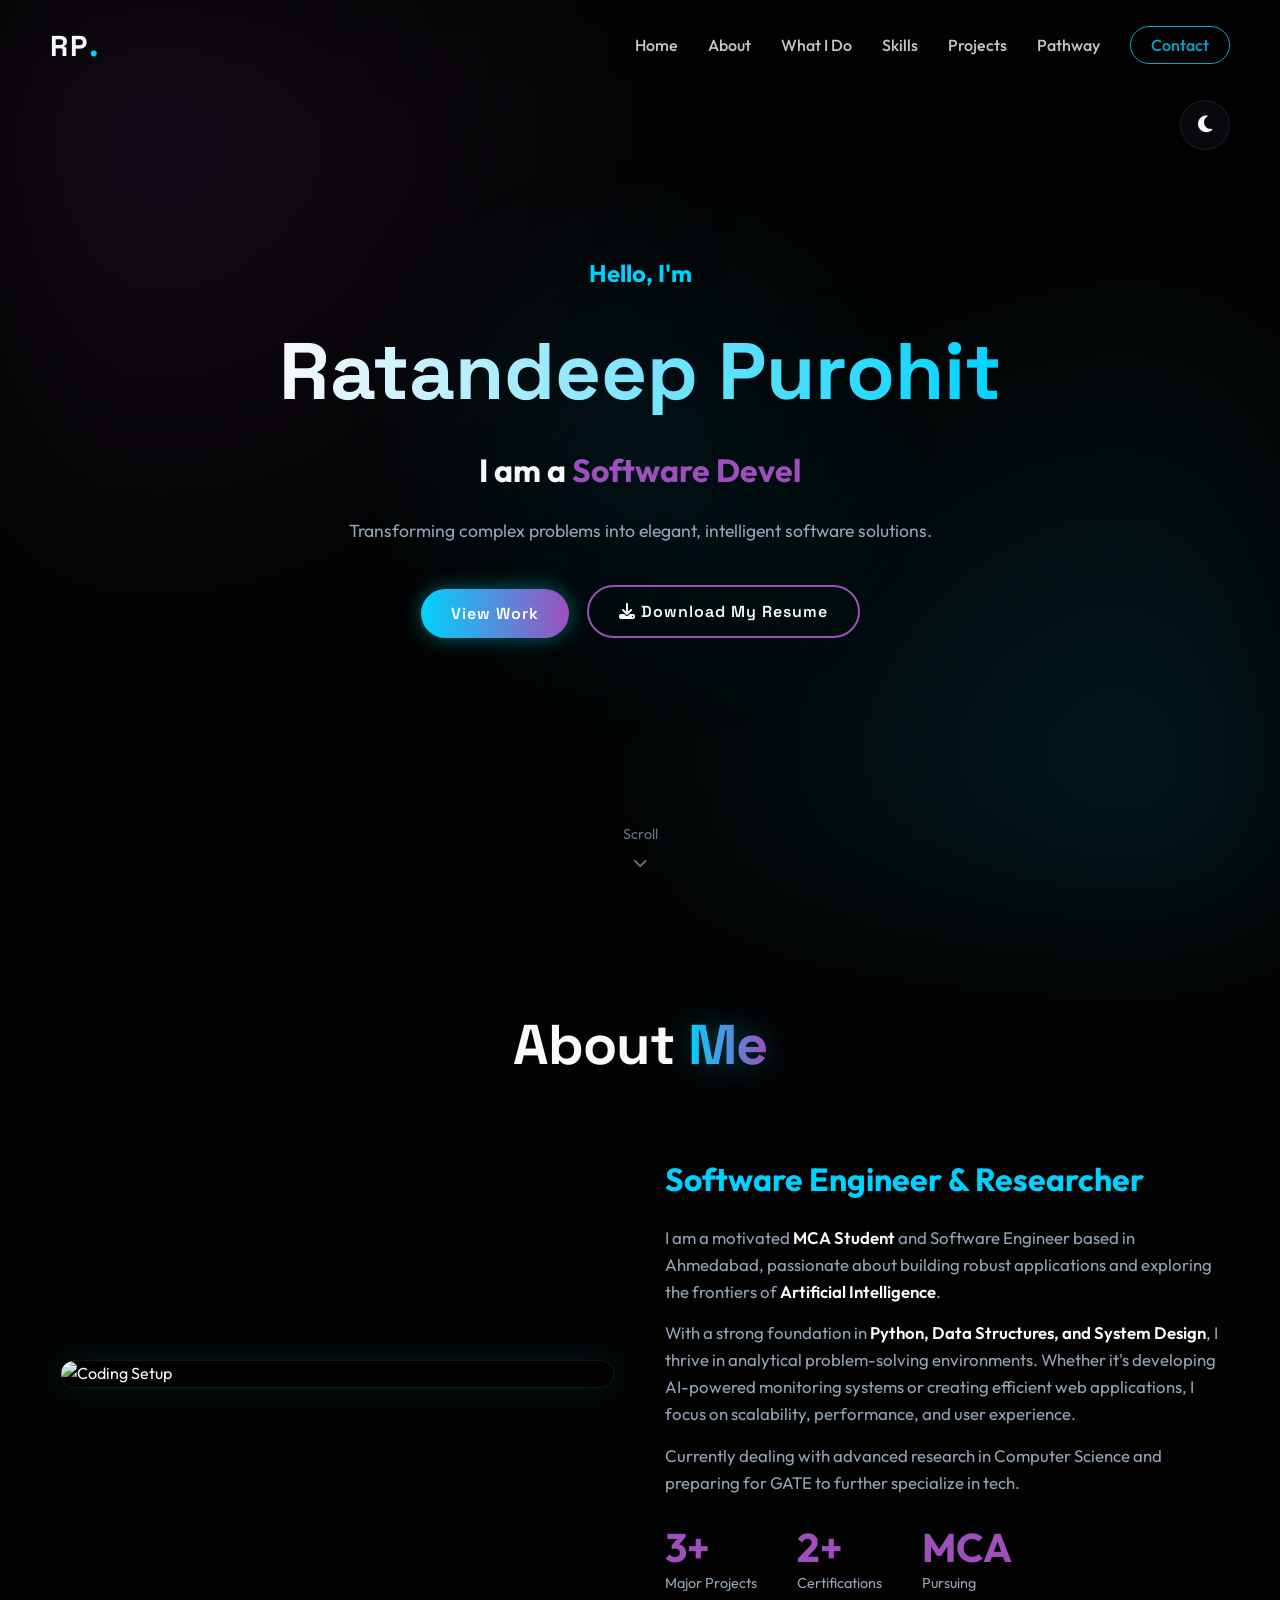
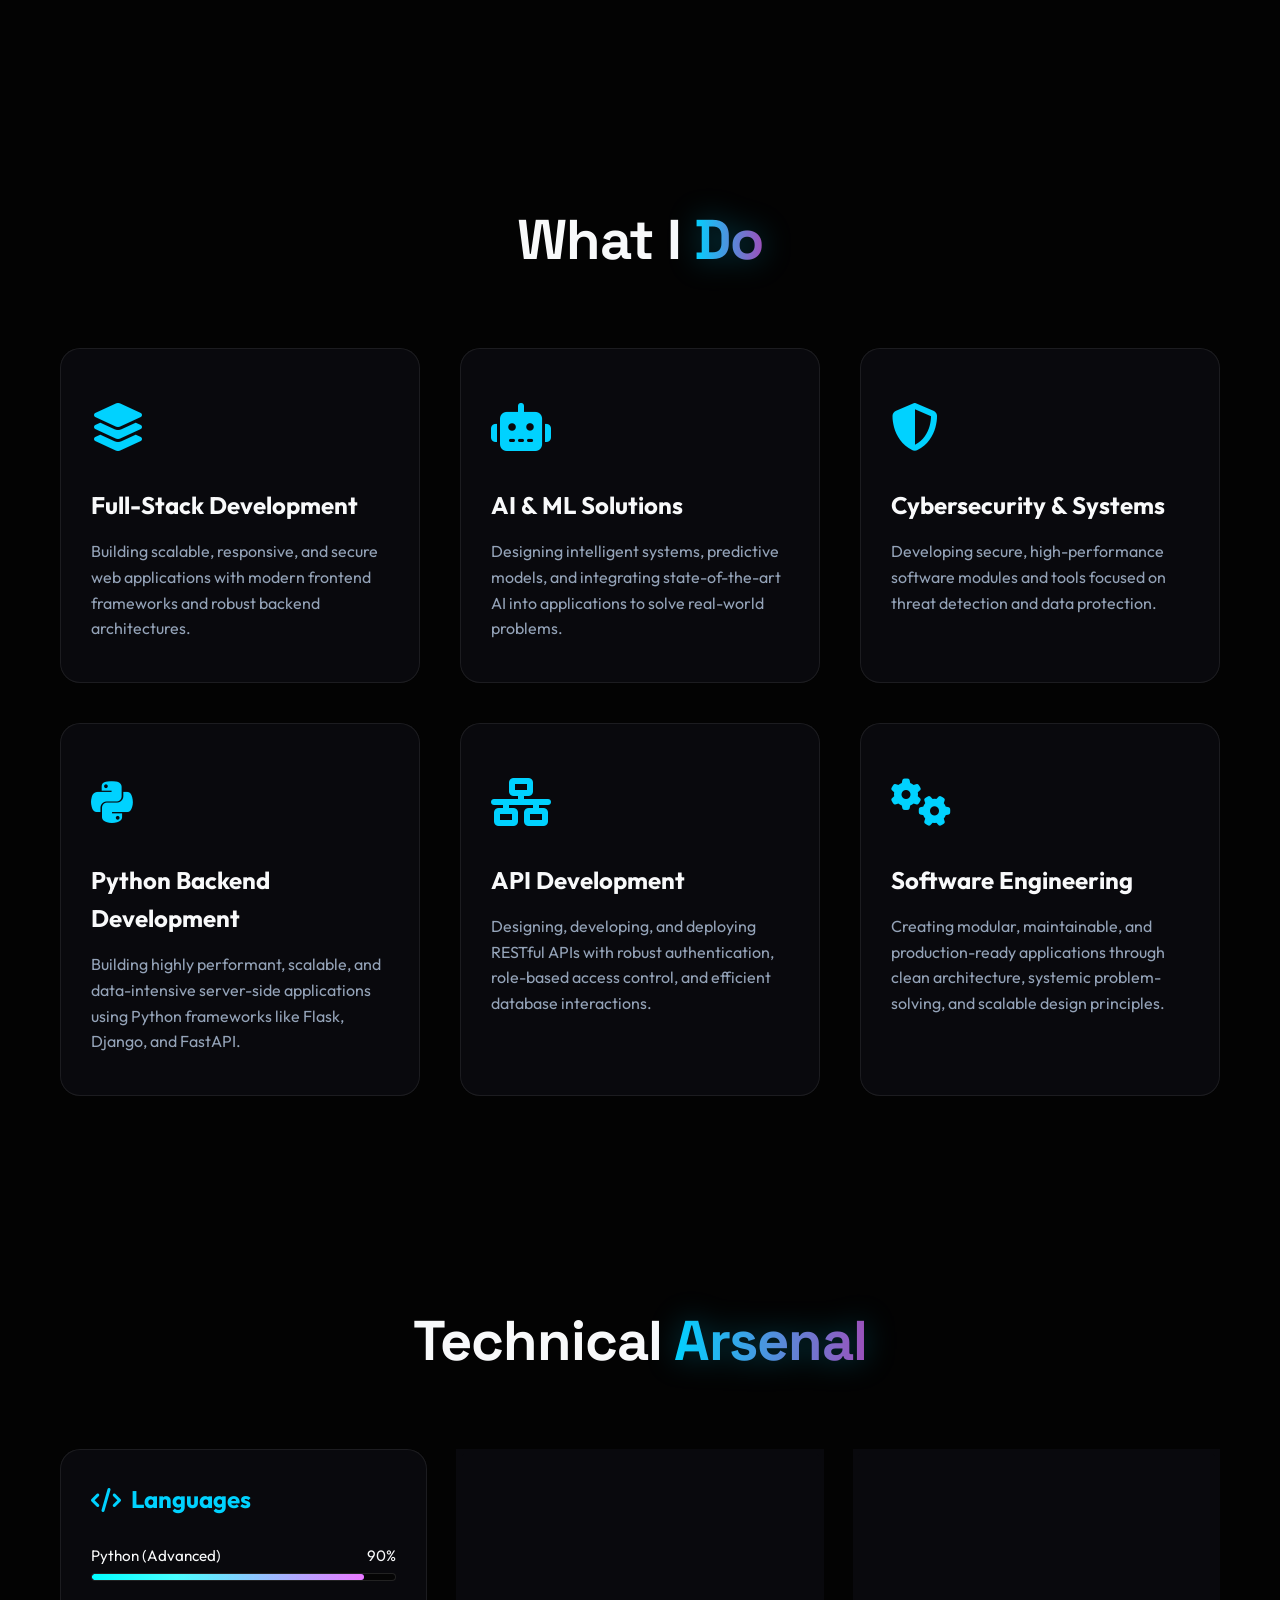
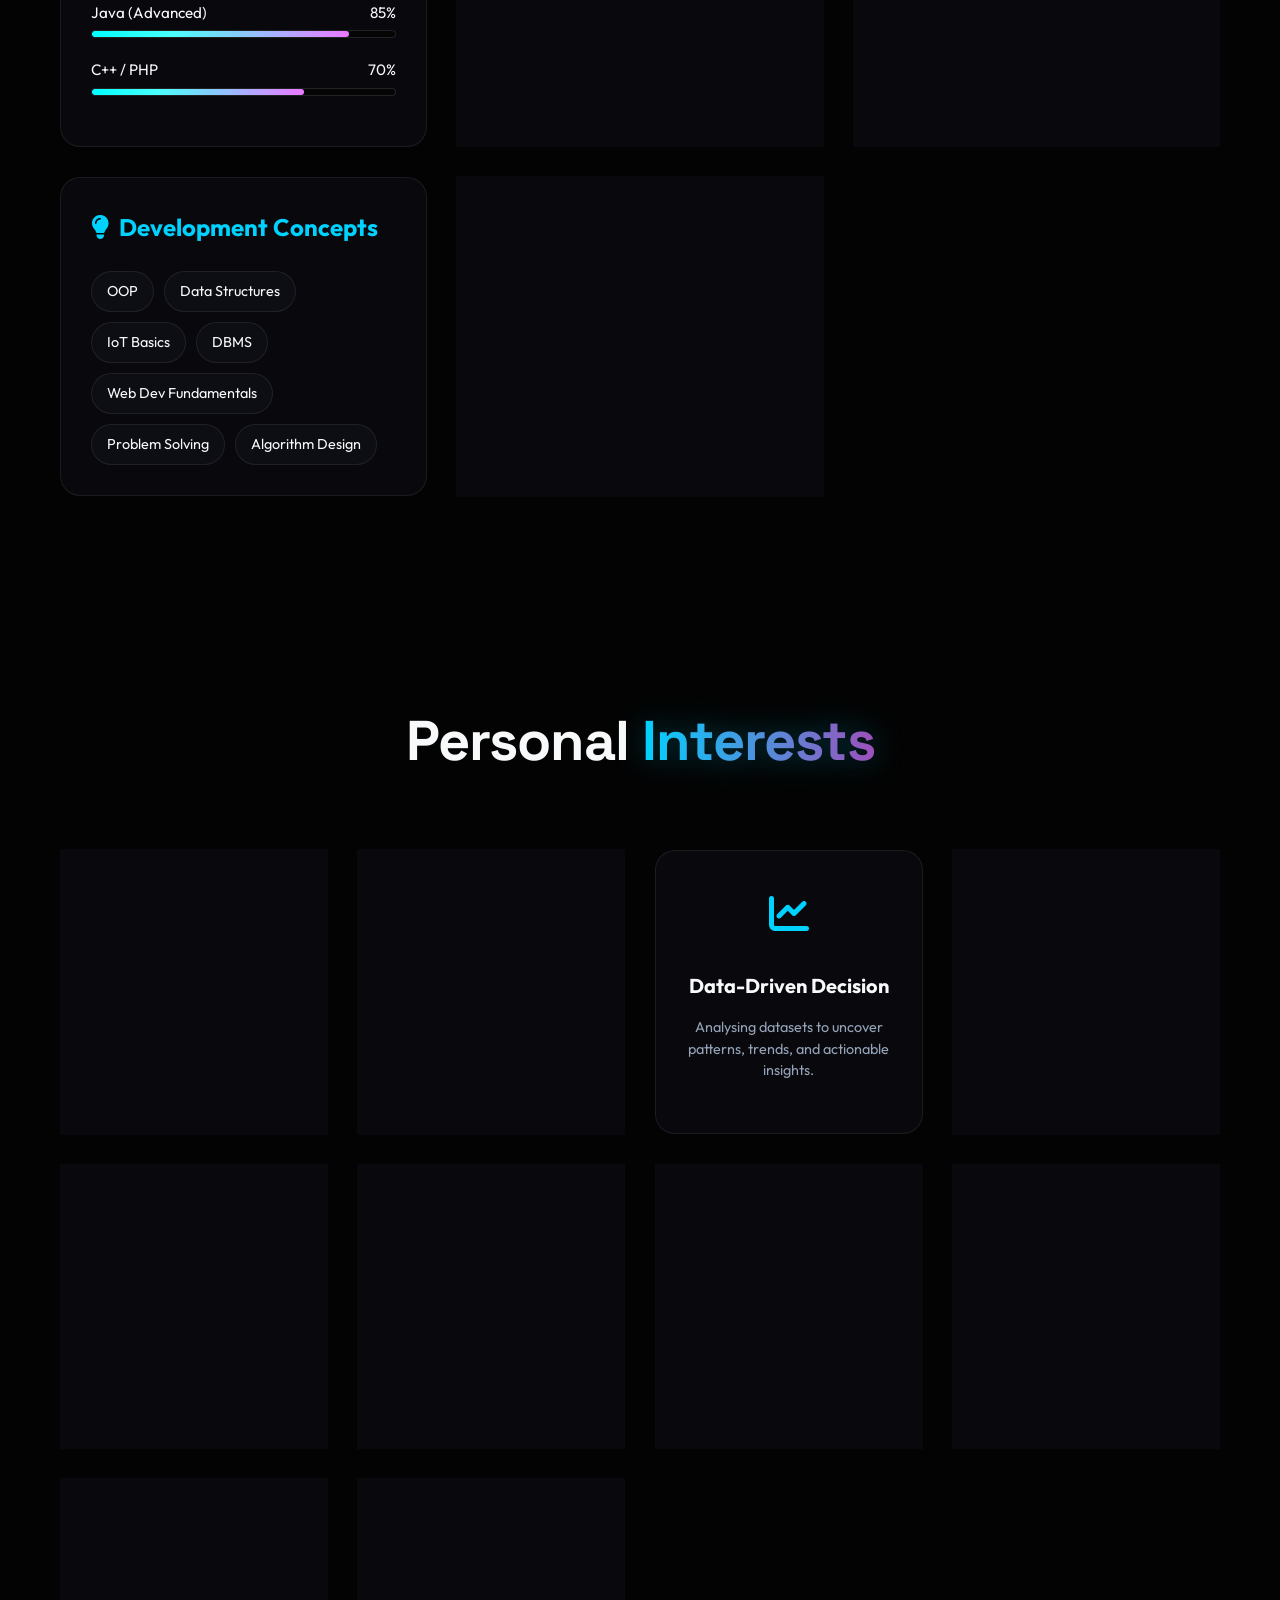
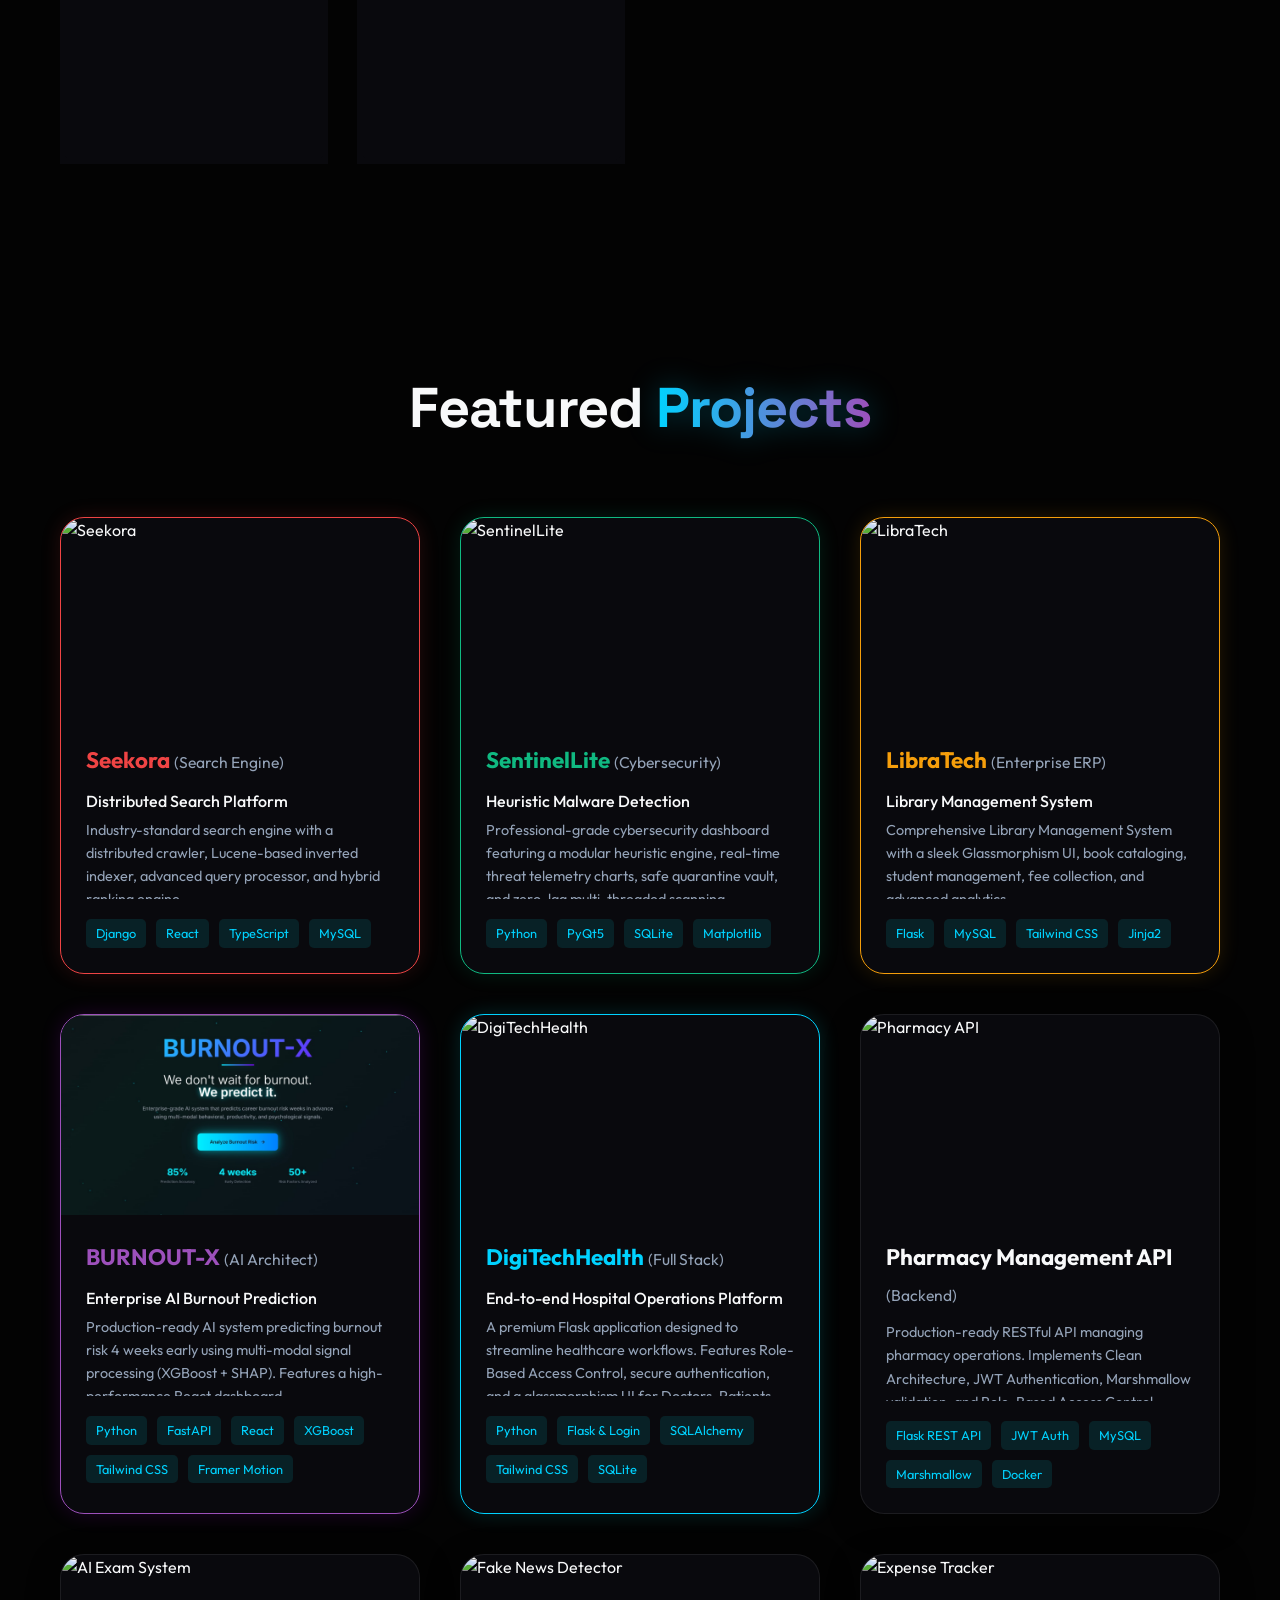
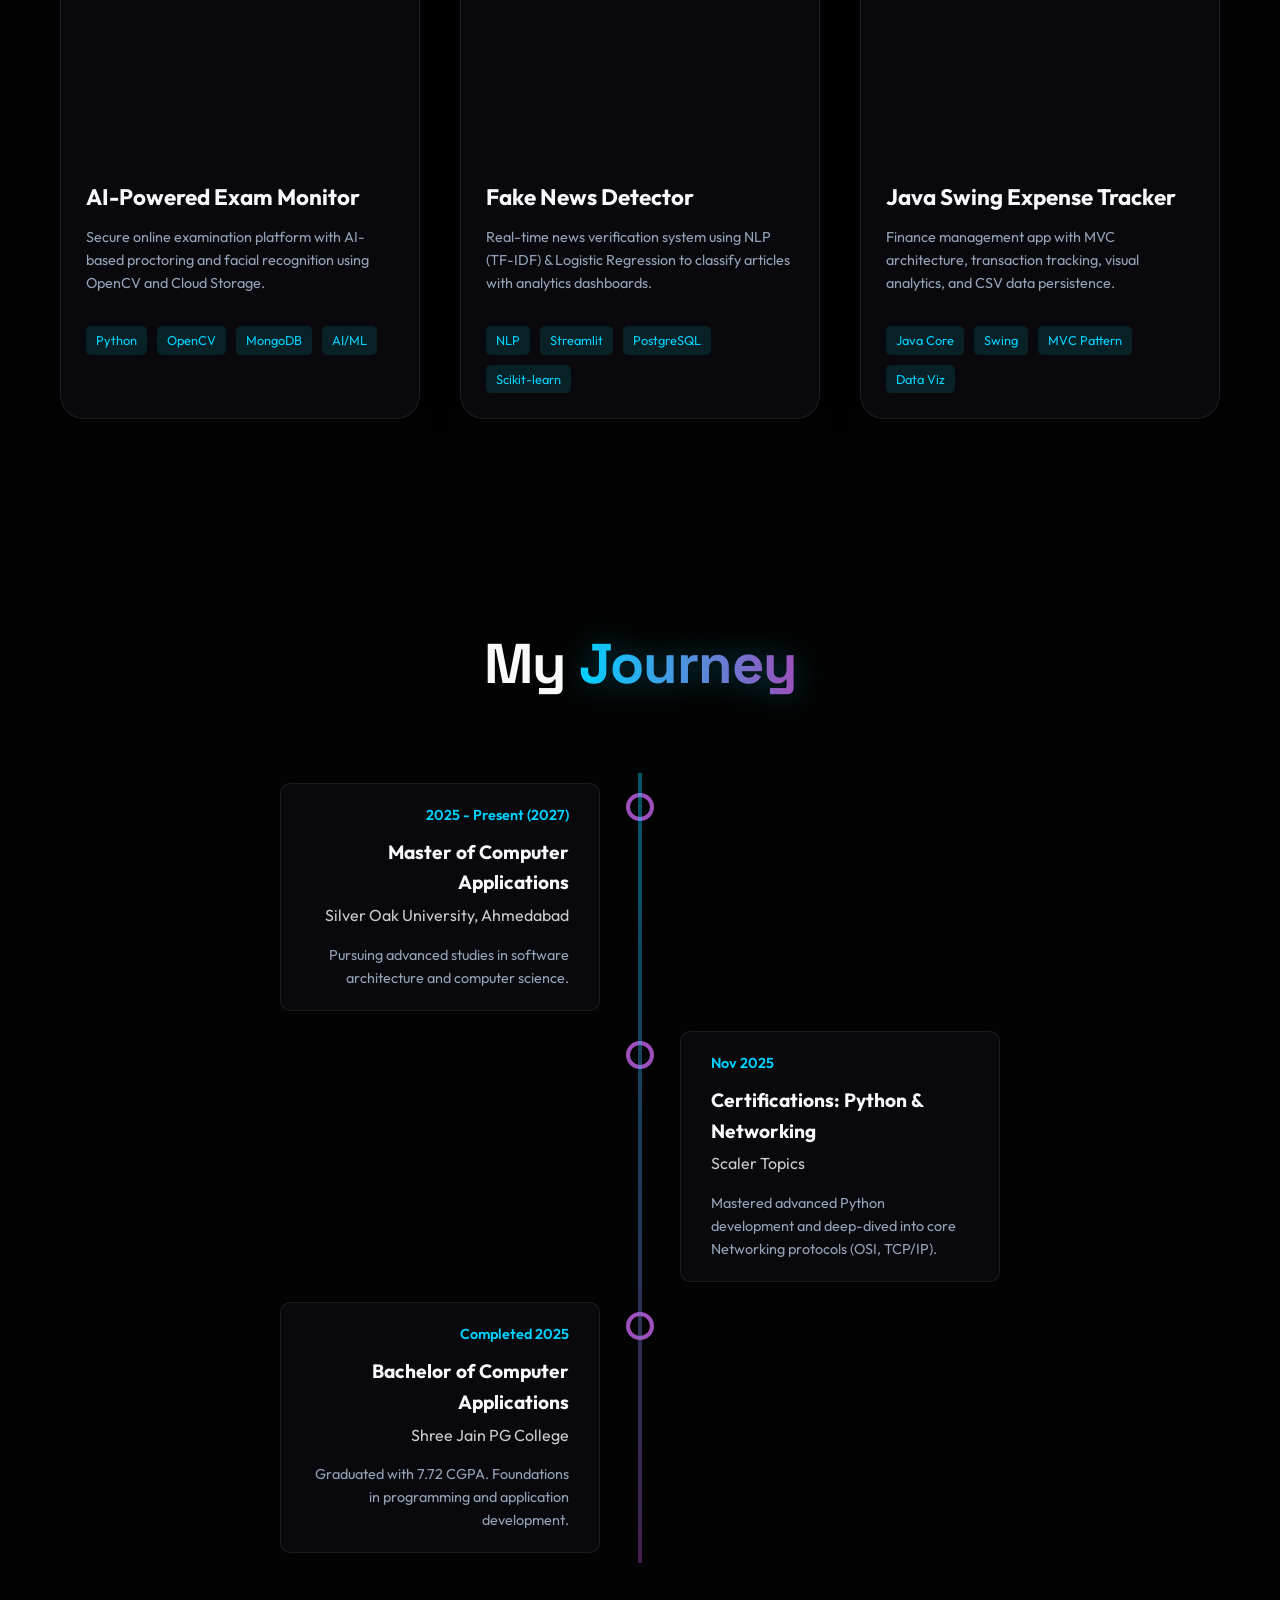
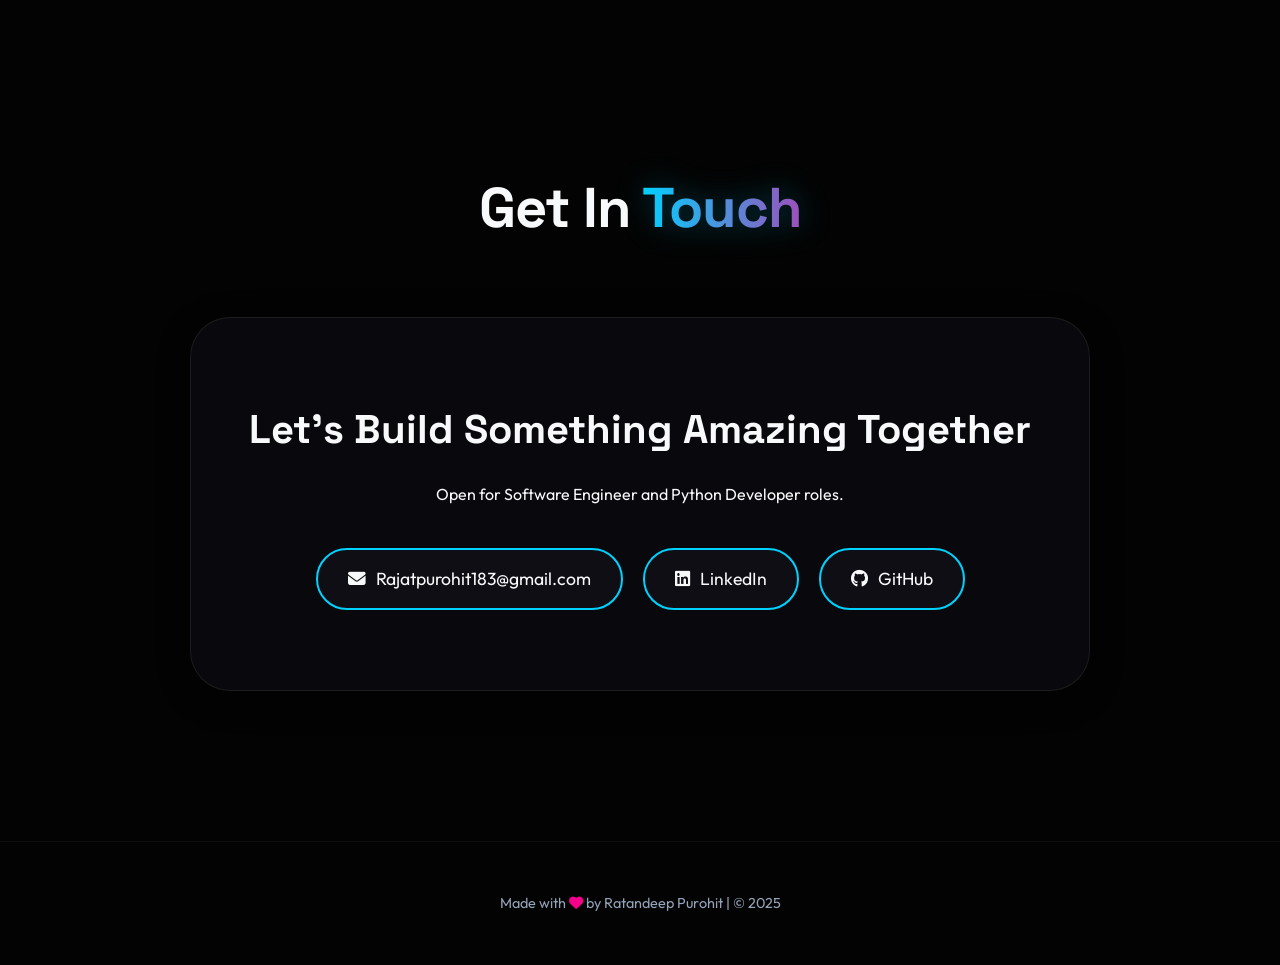
==== index.html @ 1f04e9cb "Updated" ====
<!DOCTYPE html>
<html lang="en">

<head>
    <meta charset="UTF-8">
    <meta name="viewport" content="width=device-width, initial-scale=1.0">
    <title>Ratandeep Purohit | Software Engineer & AI Enthusiast</title>
    <meta name="description"
        content="Portfolio of Ratandeep Purohit - Software Engineer specializing in Python, AI/ML, and Scalable Web Solutions.">

    <!-- Google Fonts -->
    <link rel="preconnect" href="https://fonts.googleapis.com">
    <link rel="preconnect" href="https://fonts.gstatic.com" crossorigin>
    <link
        href="https://fonts.googleapis.com/css2?family=Outfit:wght@300;400;600;700&family=Space+Grotesk:wght@300;500;700&display=swap"
        rel="stylesheet">

    <!-- FontAwesome for Icons -->
    <link rel="stylesheet" href="https://cdnjs.cloudflare.com/ajax/libs/font-awesome/6.4.0/css/all.min.css">

    <link rel="stylesheet" href="style.css">
</head>

<body>

    <!-- Theme Toggle -->
    <div class="theme-toggle" id="theme-toggle">
        <i class="fas fa-moon"></i>
    </div>

    <!-- Particle Background -->
    <div id="particles-js"></div>

    <!-- Navigation -->
    <nav class="navbar">
        <div class="logo">RP<span class="dot">.</span></div>
        <ul class="nav-links">
            <li><a href="#home">Home</a></li>
            <li><a href="#about">About</a></li>
            <li><a href="#services">What I Do</a></li>
            <li><a href="#skills">Skills</a></li>
            <li><a href="#projects">Projects</a></li>
            <li><a href="#experience">Pathway</a></li>
            <li><a href="#contact" class="btn-contact">Contact</a></li>
        </ul>
        <div class="hamburger">
            <span class="bar"></span>
            <span class="bar"></span>
            <span class="bar"></span>
        </div>
    </nav>

    <!-- Hero Section -->
    <section id="home" class="hero">
        <div class="hero-content">
            <h3 class="greeting">Hello, I'm</h3>
            <h1 class="name">Ratandeep Purohit</h1>
            <h2 class="role">I am a <span class="typing-text"></span></h2>
            <p class="tagline">Transforming complex problems into elegant, intelligent software solutions.</p>
            <div class="hero-btns">
                <a href="#projects" class="btn btn-primary">View Work</a>
                <a href="resume.pdf" class="btn btn-secondary" download><i class="fas fa-download"></i> Download My
                    Resume</a>
                <!-- Note: resume.pdf is a placeholder link as user requested a button -->
            </div>
        </div>
        <div class="scroll-down">
            <span>Scroll</span>
            <i class="fas fa-chevron-down"></i>
        </div>
    </section>

    <!-- About Section -->
    <section id="about" class="section">
        <div class="container">
            <h2 class="section-title">About <span class="highlight">Me</span></h2>
            <div class="about-grid">
                <div class="about-img-card" data-tilt>
                    <!-- Abstract Tech Image -->
                    <img src="https://images.unsplash.com/photo-1571171637578-41bc2dd41cd2?q=80&w=800&auto=format&fit=crop"
                        alt="Coding Setup">
                </div>
                <div class="about-text">
                    <h3>Software Engineer & Researcher</h3>
                    <p>
                        I am a motivated <strong>MCA Student</strong> and Software Engineer based in Ahmedabad,
                        passionate about building robust applications and exploring the frontiers of <strong>Artificial
                            Intelligence</strong>.
                    </p>
                    <p>
                        With a strong foundation in <strong>Python, Data Structures, and System Design</strong>, I
                        thrive in analytical problem-solving environments. Whether it's developing AI-powered monitoring
                        systems or creating efficient web applications, I focus on scalability, performance, and user
                        experience.
                    </p>
                    <p>
                        Currently dealing with advanced research in Computer Science and preparing for GATE to further
                        specialize in tech.
                    </p>
                    <div class="stats">
                        <div class="stat-item">
                            <h4>3+</h4>
                            <p>Major Projects</p>
                        </div>
                        <div class="stat-item">
                            <h4>2+</h4>
                            <p>Certifications</p>
                        </div>
                        <div class="stat-item">
                            <h4>MCA</h4>
                            <p>Pursuing</p>
                        </div>
                    </div>
                </div>
            </div>
        </div>
    </section>

    <!-- What I Do Section -->
    <section id="services" class="section">
        <div class="container">
            <h2 class="section-title">What I <span class="highlight">Do</span></h2>
            <div class="services-grid">
                <!-- Service 1 -->
                <div class="service-card">
                    <div class="service-icon"><i class="fas fa-layer-group"></i></div>
                    <h3>Full-Stack Development</h3>
                    <p>Building scalable, responsive, and secure web applications with modern frontend frameworks and
                        robust backend architectures.</p>
                </div>
                <!-- Service 2 -->
                <div class="service-card">
                    <div class="service-icon"><i class="fas fa-robot"></i></div>
                    <h3>AI & ML Solutions</h3>
                    <p>Designing intelligent systems, predictive models, and integrating state-of-the-art AI into
                        applications to solve real-world problems.</p>
                </div>
                <!-- Service 3 -->
                <div class="service-card">
                    <div class="service-icon"><i class="fas fa-shield-alt"></i></div>
                    <h3>Cybersecurity & Systems</h3>
                    <p>Developing secure, high-performance software modules and tools focused on threat detection and
                        data protection.</p>
                </div>
                <!-- Service 4 -->
                <div class="service-card">
                    <div class="service-icon"><i class="fab fa-python"></i></div>
                    <h3>Python Backend Development</h3>
                    <p>Building highly performant, scalable, and data-intensive server-side applications using Python
                        frameworks like Flask, Django, and FastAPI.</p>
                </div>
                <!-- Service 5 -->
                <div class="service-card">
                    <div class="service-icon"><i class="fas fa-network-wired"></i></div>
                    <h3>API Development</h3>
                    <p>Designing, developing, and deploying RESTful APIs with robust authentication, role-based access
                        control, and efficient database interactions.</p>
                </div>
                <!-- Service 6 -->
                <div class="service-card">
                    <div class="service-icon"><i class="fas fa-cogs"></i></div>
                    <h3>Software Engineering</h3>
                    <p>Creating modular, maintainable, and production-ready applications through clean architecture,
                        systemic problem-solving, and scalable design principles.</p>
                </div>
            </div>
        </div>
    </section>

    <!-- Skills Section -->
    <section id="skills" class="section">
        <div class="container">
            <h2 class="section-title">Technical <span class="highlight">Arsenal</span></h2>

            <div class="skills-wrapper">
                <!-- Languages -->
                <div class="skill-category">
                    <h3><i class="fas fa-code"></i> Languages</h3>
                    <div class="skill-bars">
                        <div class="skill-bar">
                            <div class="info">
                                <p>Python (Advanced)</p>
                                <span class="percent">90%</span>
                            </div>
                            <div class="bar"><span class="progress python"></span></div>
                        </div>
                        <div class="skill-bar">
                            <div class="info">
                                <p>Java (Advanced)</p>
                                <span class="percent">85%</span>
                            </div>
                            <div class="bar"><span class="progress java"></span></div>
                        </div>
                        <div class="skill-bar">
                            <div class="info">
                                <p>C++ / PHP</p>
                                <span class="percent">70%</span>
                            </div>
                            <div class="bar"><span class="progress cpp"></span></div>
                        </div>
                    </div>
                </div>

                <!-- AI / ML & Frameworks -->
                <div class="skill-category">
                    <h3><i class="fas fa-brain"></i> AI / ML & Frameworks</h3>
                    <div class="skill-tags">
                        <span>Flask</span>
                        <span>Django</span>
                        <span>Pandas</span>
                        <span>NumPy</span>
                        <span>OpenCV</span>
                        <span>Scikit-learn</span>
                        <span>Matplotlib</span>
                        <span>FastAPI</span>
                    </div>
                </div>

                <!-- IDEs & Environment -->
                <div class="skill-category">
                    <h3><i class="fas fa-laptop-code"></i> IDEs & Environment</h3>
                    <div class="skill-tags">
                        <span>VS Code</span>
                        <span>PyCharm</span>
                        <span>Jupyter Notebook</span>
                        <span>Replit</span>
                        <span>Android Studio</span>
                        <span>Windsurf (Codeium)</span>
                    </div>
                </div>

                <!-- Development Concepts -->
                <div class="skill-category">
                    <h3><i class="fas fa-lightbulb"></i> Development Concepts</h3>
                    <div class="skill-tags">
                        <span>OOP</span>
                        <span>Data Structures</span>
                        <span>IoT Basics</span>
                        <span>DBMS</span>
                        <span>Web Dev Fundamentals</span>
                        <span>Problem Solving</span>
                        <span>Algorithm Design</span>
                    </div>
                </div>

                <!-- Software Engineering -->
                <div class="skill-category">
                    <h3><i class="fas fa-cogs"></i> Software Engineering</h3>
                    <div class="skill-tags">
                        <span>SDLC</span>
                        <span>Agile & Waterfall</span>
                        <span>Requirement Analysis</span>
                        <span>Unit & Integration Testing</span>
                        <span>Git/GitHub</span>
                        <span>Documentation</span>
                    </div>
                </div>
            </div>
        </div>
    </section>

    <!-- Interests Section -->
    <section id="interests" class="section">
        <div class="container">
            <h2 class="section-title">Personal <span class="highlight">Interests</span></h2>
            <div class="interests-grid">
                <!-- Interest 1 -->
                <div class="interest-card">
                    <div class="icon"><i class="fas fa-brain"></i></div>
                    <h3>AI & ML Exploration</h3>
                    <p>Building smart applications and experimenting with NLP, Computer Vision, and predictive models.
                    </p>
                </div>
                <!-- Interest 2 -->
                <div class="interest-card">
                    <div class="icon"><i class="fab fa-github"></i></div>
                    <h3>Open-Source</h3>
                    <p>Actively experimenting with GitHub projects and contributing to community-driven software.</p>
                </div>
                <!-- Interest 3 -->
                <div class="interest-card">
                    <div class="icon"><i class="fas fa-chart-line"></i></div>
                    <h3>Data-Driven Decision</h3>
                    <p>Analysing datasets to uncover patterns, trends, and actionable insights.</p>
                </div>
                <!-- Interest 4 -->
                <div class="interest-card">
                    <div class="icon"><i class="fas fa-pen-nib"></i></div>
                    <h3>Tech Blogging</h3>
                    <p>Writing about programming, software trends, and project learnings.</p>
                </div>
                <!-- Interest 5 -->
                <div class="interest-card">
                    <div class="icon"><i class="fas fa-wifi"></i></div>
                    <h3>IoT & Smart Systems</h3>
                    <p>Experimenting with connected devices and automation for real-world applications.</p>
                </div>
                <!-- Interest 6 -->
                <div class="interest-card">
                    <div class="icon"><i class="fas fa-flask"></i></div>
                    <h3>Research</h3>
                    <p>Conducting independent and collaborative research in computer science and emerging technologies.
                    </p>
                </div>
                <!-- Interest 7 -->
                <div class="interest-card">
                    <div class="icon"><i class="fas fa-user-astronaut"></i></div>
                    <h3>Space Science</h3>
                    <p>Exploring astronomy, astrophysics, and futuristic space technologies.</p>
                </div>
                <!-- Interest 8 -->
                <div class="interest-card">
                    <div class="icon"><i class="fas fa-gamepad"></i></div>
                    <h3>Gaming</h3>
                    <p>Engaging with strategy and simulation games to enhance problem-solving and creative thinking.</p>
                </div>
                <!-- Interest 9 -->
                <div class="interest-card">
                    <div class="icon"><i class="fas fa-hashtag"></i></div>
                    <h3>Social Media & Trends</h3>
                    <p>Observing online platforms for technology, marketing, and community engagement insights.</p>
                </div>
                <!-- Interest 10 -->
                <div class="interest-card">
                    <div class="icon"><i class="fas fa-layer-group"></i></div>
                    <h3>Emerging Tech</h3>
                    <p>Keeping up-to-date with latest technologies like blockchain, AR/VR, and cloud computing.</p>
                </div>
            </div>
        </div>
    </section>

    <!-- Projects Section -->
    <section id="projects" class="section">
        <div class="container">
            <h2 class="section-title">Featured <span class="highlight">Projects</span></h2>
            <div class="projects-grid">

                <!-- Project: Seekora -->
                <div class="project-card"
                    style="border: 1px solid #ef4444; box-shadow: 0 0 20px rgba(239, 68, 68, 0.15);">
                    <div class="project-img">
                        <img src="https://images.unsplash.com/photo-1550439062-609e1531270e?q=80&w=800&auto=format&fit=crop"
                            alt="Seekora">
                        <div class="overlay">
                            <a href="https://github.com/Ratandeep-purohit/Seekora" target="_blank" class="icon-btn"><i
                                    class="fab fa-github"></i></a>
                        </div>
                    </div>
                    <div class="project-info">
                        <h3 style="color: #ef4444;">Seekora <span
                                style="font-size:0.7em; color:var(--text-muted); font-weight:400;">(Search
                                Engine)</span>
                        </h3>
                        <p style="color: var(--text-color); font-weight: 500; margin-bottom: 5px;">Distributed Search
                            Platform
                        </p>
                        <p class="description">Industry-standard search engine with a distributed crawler, Lucene-based
                            inverted indexer, advanced query processor, and hybrid ranking engine.</p>
                        <div class="tech-stack">
                            <span>Django</span>
                            <span>React</span>
                            <span>TypeScript</span>
                            <span>MySQL</span>
                        </div>
                    </div>
                </div>

                <!-- Project: SentinelLite -->
                <div class="project-card"
                    style="border: 1px solid #10b981; box-shadow: 0 0 20px rgba(16, 185, 129, 0.15);">
                    <div class="project-img">
                        <img src="https://images.unsplash.com/photo-1550751827-4bd374c3f58b?q=80&w=800&auto=format&fit=crop"
                            alt="SentinelLite">
                        <div class="overlay">
                            <a href="https://github.com/TitanGuard-Labs/SentinelLite" target="_blank"
                                class="icon-btn"><i class="fab fa-github"></i></a>
                        </div>
                    </div>
                    <div class="project-info">
                        <h3 style="color: #10b981;">SentinelLite <span
                                style="font-size:0.7em; color:var(--text-muted); font-weight:400;">(Cybersecurity)</span>
                        </h3>
                        <p style="color: var(--text-color); font-weight: 500; margin-bottom: 5px;">Heuristic Malware
                            Detection
                        </p>
                        <p class="description">Professional-grade cybersecurity dashboard featuring a modular heuristic
                            engine, real-time threat telemetry charts, safe quarantine vault, and zero-lag
                            multi-threaded scanning.</p>
                        <div class="tech-stack">
                            <span>Python</span>
                            <span>PyQt5</span>
                            <span>SQLite</span>
                            <span>Matplotlib</span>
                        </div>
                    </div>
                </div>

                <!-- Project: LibraTech -->
                <div class="project-card"
                    style="border: 1px solid #f59e0b; box-shadow: 0 0 20px rgba(245, 158, 11, 0.15);">
                    <div class="project-img">
                        <img src="https://images.unsplash.com/photo-1507842217343-583bb7270b66?q=80&w=800&auto=format&fit=crop"
                            alt="LibraTech">
                        <div class="overlay">
                            <a href="https://github.com/Ratandeep-purohit/LibraTech" target="_blank" class="icon-btn"><i
                                    class="fab fa-github"></i></a>
                        </div>
                    </div>
                    <div class="project-info">
                        <h3 style="color: #f59e0b;">LibraTech <span
                                style="font-size:0.7em; color:var(--text-muted); font-weight:400;">(Enterprise
                                ERP)</span>
                        </h3>
                        <p style="color: var(--text-color); font-weight: 500; margin-bottom: 5px;">Library Management
                            System
                        </p>
                        <p class="description">Comprehensive Library Management System with a sleek Glassmorphism UI,
                            book cataloging, student management, fee collection, and advanced analytics.</p>
                        <div class="tech-stack">
                            <span>Flask</span>
                            <span>MySQL</span>
                            <span>Tailwind CSS</span>
                            <span>Jinja2</span>
                        </div>
                    </div>
                </div>

                <!-- Project 1: BURNOUT-X (Primary) -->
                <div class="project-card"
                    style="border: 1px solid var(--neon-purple); box-shadow: 0 0 20px rgba(188, 19, 254, 0.15);">
                    <div class="project-img">
                        <img src="burnout-x.png" alt="BURNOUT-X">
                        <div class="overlay">
                            <a href="https://github.com/Ratandeep-purohit/AETHER" target="_blank" class="icon-btn"><i
                                    class="fab fa-github"></i></a>
                        </div>
                    </div>
                    <div class="project-info">
                        <h3 style="color: var(--neon-purple);">BURNOUT-X <span
                                style="font-size:0.7em; color:var(--text-muted); font-weight:400;">(AI Architect)</span>
                        </h3>
                        <p style="color: var(--text-color); font-weight: 500; margin-bottom: 5px;">Enterprise AI Burnout
                            Prediction
                        </p>
                        <p class="description">Production-ready AI system predicting burnout risk 4 weeks early using
                            multi-modal signal processing (XGBoost + SHAP). Features a high-performance React dashboard.
                        </p>
                        <div class="tech-stack">
                            <span>Python</span>
                            <span>FastAPI</span>
                            <span>React</span>
                            <span>XGBoost</span>
                            <span>Tailwind CSS</span>
                            <span>Framer Motion</span>
                        </div>
                    </div>
                </div>

                <!-- Project 2: DigiTechHealth -->
                <div class="project-card"
                    style="border: 1px solid var(--neon-blue); box-shadow: 0 0 20px rgba(0, 243, 255, 0.15);">
                    <div class="project-img">
                        <img src="https://images.unsplash.com/photo-1576091160399-112ba8d25d1d?q=80&w=800&auto=format&fit=crop"
                            alt="DigiTechHealth">
                        <div class="overlay">
                            <a href="https://github.com/Ratandeep-purohit/DigiTechHealth" target="_blank"
                                class="icon-btn"><i class="fab fa-github"></i></a>
                        </div>
                    </div>
                    <div class="project-info">
                        <h3 style="color: var(--neon-blue);">DigiTechHealth <span
                                style="font-size:0.7em; color:var(--text-muted); font-weight:400;">(Full Stack)</span>
                        </h3>
                        <p style="color: var(--text-color); font-weight: 500; margin-bottom: 5px;">End-to-end Hospital
                            Operations
                            Platform</p>
                        <p class="description">A premium Flask application designed to streamline healthcare workflows.
                            Features Role-Based Access Control, secure authentication, and a glassmorphism UI for
                            Doctors, Patients, and Admins.</p>
                        <div class="tech-stack">
                            <span>Python</span>
                            <span>Flask & Login</span>
                            <span>SQLAlchemy</span>
                            <span>Tailwind CSS</span>
                            <span>SQLite</span>
                        </div>
                    </div>
                </div>

                <!-- Project 2: Pharmacy API -->
                <div class="project-card">
                    <div class="project-img">
                        <img src="https://images.unsplash.com/photo-1587854692152-cbe660dbde88?q=80&w=800&auto=format&fit=crop"
                            alt="Pharmacy API">
                        <div class="overlay">
                            <a href="https://github.com/Ratandeep-purohit/Pharmacy-Management-System-REST-API-"
                                target="_blank" class="icon-btn"><i class="fab fa-github"></i></a>
                        </div>
                    </div>
                    <div class="project-info">
                        <h3>Pharmacy Management API <span
                                style="font-size:0.7em; color:var(--text-muted); font-weight:400;">(Backend)</span></h3>
                        <p class="description">Production-ready RESTful API managing pharmacy operations. Implements
                            Clean Architecture, JWT Authentication, Marshmallow validation, and Role-Based Access
                            Control.</p>
                        <div class="tech-stack">
                            <span>Flask REST API</span>
                            <span>JWT Auth</span>
                            <span>MySQL</span>
                            <span>Marshmallow</span>
                            <span>Docker</span>
                        </div>
                    </div>
                </div>

                <!-- Project 3: AI Exam System (Existing) -->
                <div class="project-card">
                    <div class="project-img">
                        <img src="https://images.unsplash.com/photo-1555949963-aa79dcee981c?q=80&w=800&auto=format&fit=crop"
                            alt="AI Exam System">
                        <div class="overlay">
                            <a href="https://github.com/Ratandeep-purohit/OnlineExamSystem" target="_blank"
                                class="icon-btn"><i class="fab fa-github"></i></a>
                        </div>
                    </div>
                    <div class="project-info">
                        <h3>AI-Powered Exam Monitor</h3>
                        <p class="description">Secure online examination platform with AI-based proctoring and facial
                            recognition using OpenCV and Cloud Storage.</p>
                        <div class="tech-stack">
                            <span>Python</span>
                            <span>OpenCV</span>
                            <span>MongoDB</span>
                            <span>AI/ML</span>
                        </div>
                    </div>
                </div>

                <!-- Project 4: Fake News Detector (Existing) -->
                <div class="project-card">
                    <div class="project-img">
                        <img src="https://images.unsplash.com/photo-1504711434969-e33886168f5c?q=80&w=800&auto=format&fit=crop"
                            alt="Fake News Detector">
                        <div class="overlay">
                            <a href="https://github.com/Ratandeep-purohit/FakeNewsDetector" target="_blank"
                                class="icon-btn"><i class="fab fa-github"></i></a>
                        </div>
                    </div>
                    <div class="project-info">
                        <h3>Fake News Detector</h3>
                        <p class="description">Real-time news verification system using NLP (TF-IDF) & Logistic
                            Regression to classify articles with analytics dashboards.</p>
                        <div class="tech-stack">
                            <span>NLP</span>
                            <span>Streamlit</span>
                            <span>PostgreSQL</span>
                            <span>Scikit-learn</span>
                        </div>
                    </div>
                </div>

                <!-- Project 5: Expense Tracker (Existing) -->
                <div class="project-card">
                    <div class="project-img">
                        <img src="https://images.unsplash.com/photo-1554224155-6726b3ff858f?q=80&w=800&auto=format&fit=crop"
                            alt="Expense Tracker">
                        <div class="overlay">
                            <a href="https://github.com/Ratandeep-purohit/java-expense-tracker" target="_blank"
                                class="icon-btn"><i class="fab fa-github"></i></a>
                        </div>
                    </div>
                    <div class="project-info">
                        <h3>Java Swing Expense Tracker</h3>
                        <p class="description">Finance management app with MVC architecture, transaction tracking,
                            visual analytics, and CSV data persistence.</p>
                        <div class="tech-stack">
                            <span>Java Core</span>
                            <span>Swing</span>
                            <span>MVC Pattern</span>
                            <span>Data Viz</span>
                        </div>
                    </div>
                </div>

            </div>
        </div>
    </section>

    <!-- Experience / Education Pathway -->
    <section id="experience" class="section">
        <div class="container">
            <h2 class="section-title">My <span class="highlight">Journey</span></h2>
            <div class="timeline">

                <!-- Item 1 -->
                <div class="timeline-item left">
                    <div class="content">
                        <span class="date">2025 - Present (2027)</span>
                        <h3>Master of Computer Applications</h3>
                        <h4>Silver Oak University, Ahmedabad</h4>
                        <p>Pursuing advanced studies in software architecture and computer science.</p>
                    </div>
                </div>

                <!-- Item 2 -->
                <div class="timeline-item right">
                    <div class="content">
                        <span class="date">Nov 2025</span>
                        <h3>Certifications: Python & Networking</h3>
                        <h4>Scaler Topics</h4>
                        <p>Mastered advanced Python development and deep-dived into core Networking protocols (OSI,
                            TCP/IP).</p>
                    </div>
                </div>

                <!-- Item 3 -->
                <div class="timeline-item left">
                    <div class="content">
                        <span class="date">Completed 2025</span>
                        <h3>Bachelor of Computer Applications</h3>
                        <h4>Shree Jain PG College</h4>
                        <p>Graduated with 7.72 CGPA. Foundations in programming and application development.</p>
                    </div>
                </div>

            </div>
        </div>
    </section>

    <!-- Contact Section -->
    <section id="contact" class="section">
        <div class="container">
            <h2 class="section-title">Get In <span class="highlight">Touch</span></h2>
            <div class="contact-card">
                <div class="contact-content">
                    <h3>Let's Build Something Amazing Together</h3>
                    <p>Open for Software Engineer and Python Developer roles.</p>
                    <div class="contact-links">
                        <a href="mailto:Rajatpurohit183@gmail.com" class="contact-btn"><i class="fas fa-envelope"></i>
                            Rajatpurohit183@gmail.com</a>
                        <a href="https://www.linkedin.com/in/ratandeep-purohit-ab0309304/" target="_blank"
                            class="contact-btn"><i class="fab fa-linkedin"></i> LinkedIn</a>
                        <a href="https://github.com/Ratandeep-purohit" target="_blank" class="contact-btn"><i
                                class="fab fa-github"></i> GitHub</a>
                    </div>
                </div>
            </div>
        </div>
    </section>

    <!-- Footer -->
    <footer>
        <p>Made with <i class="fas fa-heart" style="color: var(--neon-pink);"></i> by Ratandeep Purohit | © 2025</p>
    </footer>

    <script src="script.js"></script>
</body>

</html>
---- style.css ----
/* Global Reset */
:root {
    /* Dark Mode (Default) */
    --bg-color: #030303;
    --card-bg: rgba(20, 20, 30, 0.4);
    --neon-blue: #00d2ff;
    --neon-purple: #9d50bb;
    --neon-pink: #f20089;
    --text-color: #f8f9fa;
    --text-muted: #94a3b8;
    --font-heading: 'Space Grotesk', sans-serif;
    --font-body: 'Outfit', sans-serif;
    --glass-border: 1px solid rgba(255, 255, 255, 0.08);
    --glass-glow: 0 8px 32px 0 rgba(0, 0, 0, 0.37);
    --transition: all 0.4s cubic-bezier(0.4, 0, 0.2, 1);
    --nav-bg: rgba(10, 10, 15, 0.85);
}

/* Light Mode Palette */
body.light-mode {
    --bg-color: #f0f2f5;
    --card-bg: rgba(255, 255, 255, 0.7);
    --neon-blue: #007bff;
    --neon-purple: #6f42c1;
    --neon-pink: #d63384;
    --text-color: #1a1d23;
    --text-muted: #64748b;
    --glass-border: 1px solid rgba(0, 0, 0, 0.08);
    --glass-glow: 0 8px 32px 0 rgba(31, 38, 135, 0.07);
    --nav-bg: rgba(255, 255, 255, 0.85);
}

* {
    margin: 0;
    padding: 0;
    box-sizing: border-box;
    scroll-behavior: smooth;
}

body {
    background-color: var(--bg-color);
    color: var(--text-color);
    font-family: var(--font-body);
    overflow-x: hidden;
    line-height: 1.6;
}

/* Scrollbar */
::-webkit-scrollbar {
    width: 8px;
}

::-webkit-scrollbar-track {
    background: #0a0a0a;
}

::-webkit-scrollbar-thumb {
    background: linear-gradient(var(--neon-blue), var(--neon-purple));
    border-radius: 4px;
}

/* Custom Cursor Glow */
.cursor-glow {
    width: 600px;
    height: 600px;
    background: radial-gradient(circle, rgba(0, 210, 255, 0.08), transparent 70%);
    position: fixed;
    top: 50%;
    left: 50%;
    transform: translate(-50%, -50%);
    pointer-events: none;
    z-index: -1;
    border-radius: 50%;
}

/* Dynamic Background */
body::before {
    content: '';
    position: fixed;
    top: 0;
    left: 0;
    width: 100%;
    height: 100%;
    background:
        radial-gradient(circle at 10% 10%, rgba(157, 80, 187, 0.12), transparent 40%),
        radial-gradient(circle at 90% 90%, rgba(0, 210, 255, 0.12), transparent 40%);
    z-index: -2;
    filter: blur(80px);
    transition: var(--transition);
}

body.light-mode::before {
    background:
        radial-gradient(circle at 10% 10%, rgba(0, 123, 255, 0.1), transparent 40%),
        radial-gradient(circle at 90% 90%, rgba(111, 66, 193, 0.1), transparent 40%);
}

/* Theme Toggle Button Styles */
.theme-toggle {
    position: fixed;
    top: 100px;
    /* Shifted down to avoid overlapping navbar */
    right: 50px;
    z-index: 2000;
    background: var(--card-bg);
    border: var(--glass-border);
    backdrop-filter: blur(10px);
    -webkit-backdrop-filter: blur(10px);
    width: 50px;
    height: 50px;
    border-radius: 50%;
    display: flex;
    justify-content: center;
    align-items: center;
    cursor: pointer;
    box-shadow: var(--glass-glow);
    transition: var(--transition);
    color: var(--text-color);
    font-size: 1.2rem;
}

.theme-toggle:hover {
    transform: scale(1.1) rotate(15deg);
    border-color: var(--neon-blue);
}

.theme-toggle i {
    transition: transform 0.5s cubic-bezier(0.4, 0, 0.2, 1);
}

body.light-mode .theme-toggle i {
    transform: rotate(360deg);
}

@keyframes bgMove {
    0% {
        transform: scale(1);
    }

    100% {
        transform: scale(1.1);
    }
}

/* Utility Classes */
.container {
    max-width: 1200px;
    margin: 0 auto;
    padding: 0 20px;
}

a {
    text-decoration: none;
    color: inherit;
    transition: var(--transition);
}

.section {
    padding: 100px 0;
}

.section-title {
    font-family: var(--font-heading);
    font-size: 3.5rem;
    font-weight: 700;
    text-align: center;
    margin-bottom: 4rem;
    position: relative;
    display: inline-block;
    left: 50%;
    transform: translateX(-50%);
    letter-spacing: -1px;
    color: var(--text-color);
}

.highlight {
    background: linear-gradient(90deg, var(--neon-blue), var(--neon-purple));
    -webkit-background-clip: text;
    background-clip: text;
    -webkit-text-fill-color: transparent;
    filter: drop-shadow(0 0 15px rgba(0, 210, 255, 0.3));
}

.btn {
    display: inline-block;
    padding: 12px 30px;
    border-radius: 50px;
    font-weight: 600;
    cursor: pointer;
    font-family: var(--font-heading);
    letter-spacing: 1px;
    position: relative;
    overflow: hidden;
    z-index: 1;
}

.btn-primary {
    background: linear-gradient(90deg, var(--neon-blue), var(--neon-purple));
    color: #fff;
    box-shadow: 0 0 20px rgba(0, 243, 255, 0.4);
}

.btn-primary:hover {
    box-shadow: 0 0 30px rgba(188, 19, 254, 0.6);
    transform: translateY(-2px);
}

.btn-secondary {
    background: transparent;
    border: 2px solid var(--neon-purple);
    color: var(--text-color);
    margin-left: 15px;
}

.btn-secondary:hover {
    background: var(--neon-purple);
    box-shadow: 0 0 20px rgba(188, 19, 254, 0.4);
}

/* Navbar */
.navbar {
    position: fixed;
    top: 0;
    width: 100%;
    display: flex;
    justify-content: space-between;
    align-items: center;
    padding: 20px 50px;
    z-index: 1000;
    transition: 0.4s;
}

.navbar.scrolled {
    background: var(--nav-bg);
    backdrop-filter: blur(10px);
    -webkit-backdrop-filter: blur(10px);
    border-bottom: 1px solid rgba(255, 255, 255, 0.05);
    padding: 15px 50px;
}

body.light-mode .navbar.scrolled {
    border-bottom: 1px solid rgba(0, 0, 0, 0.05);
}

.logo {
    font-family: var(--font-heading);
    font-size: 1.8rem;
    font-weight: 700;
    letter-spacing: 2px;
}

.dot {
    color: var(--neon-blue);
    font-size: 2rem;
}

.nav-links {
    list-style: none;
    display: flex;
    gap: 30px;
}

.nav-links li a {
    font-size: 1rem;
    font-weight: 500;
    opacity: 0.8;
}

.nav-links li a:hover,
.nav-links li a.active {
    opacity: 1;
    color: var(--neon-blue);
    text-shadow: 0 0 5px var(--neon-blue);
}

.btn-contact {
    border: 1px solid var(--neon-blue);
    padding: 8px 20px;
    border-radius: 20px;
    color: var(--neon-blue) !important;
}

.btn-contact:hover {
    background: var(--neon-blue);
    color: #000 !important;
    box-shadow: 0 0 15px var(--neon-blue);
}

.hamburger {
    display: none;
    cursor: pointer;
}

.hamburger .bar {
    display: block;
    width: 25px;
    height: 3px;
    background-color: white;
    margin: 5px auto;
    transition: all 0.3s ease;
}

/* Hero Section */
.hero {
    height: 100vh;
    display: flex;
    flex-direction: column;
    justify-content: center;
    align-items: center;
    text-align: center;
    position: relative;
    padding: 0 20px;
    overflow: hidden;
}

.greeting {
    font-size: 1.5rem;
    color: var(--neon-blue);
    margin-bottom: 15px;
    animation: fadeInDown 1s ease forwards;
}

.name {
    font-family: var(--font-heading);
    font-size: 5rem;
    font-weight: 700;
    background: linear-gradient(to right, var(--text-color), var(--neon-blue));
    -webkit-background-clip: text;
    background-clip: text;
    -webkit-text-fill-color: transparent;
    margin-bottom: 10px;
    animation: zoomIn 1.2s ease forwards;
}

.role {
    font-size: 2rem;
    margin-bottom: 20px;
    animation: fadeInUp 1s ease 0.5s forwards;
    opacity: 0;
    color: var(--text-color);
}

.role span {
    color: var(--neon-purple);
}

.tagline {
    font-size: 1.1rem;
    color: var(--text-muted);
    max-width: 600px;
    margin: 0 auto 40px;
    animation: fadeInUp 1s ease 0.8s forwards;
    opacity: 0;
}

.hero-btns {
    opacity: 0;
    animation: fadeInUp 1s ease 1s forwards;
}

.scroll-down {
    position: absolute;
    bottom: 30px;
    display: flex;
    flex-direction: column;
    align-items: center;
    gap: 10px;
    font-size: 0.9rem;
    color: var(--text-muted);
    opacity: 0.7;
    animation: bounce 2s infinite;
}

/* About Section */
.about-grid {
    display: grid;
    grid-template-columns: 1fr 1fr;
    gap: 50px;
    align-items: center;
}

.about-img-card {
    position: relative;
    border-radius: 20px;
    overflow: hidden;
    box-shadow: 0 0 30px rgba(0, 243, 255, 0.1);
    border: var(--glass-border);
    transform-style: preserve-3d;
    transition: transform 0.5s;
}

.about-img-card img {
    width: 100%;
    display: block;
    transition: transform 0.5s;
}

.about-img-card:hover img {
    transform: scale(1.05);
}

.about-text h3 {
    font-size: 2rem;
    color: var(--neon-blue);
    margin-bottom: 20px;
}

.about-text p {
    color: var(--text-muted);
    margin-bottom: 15px;
    font-size: 1.05rem;
}

.about-text strong {
    color: var(--text-color);
    font-weight: 600;
}

.stats {
    display: flex;
    gap: 40px;
    margin-top: 30px;
}

.stat-item h4 {
    font-size: 2.5rem;
    color: var(--neon-purple);
    line-height: 1;
}

.stat-item p {
    font-size: 0.9rem;
    margin: 5px 0 0 0;
}

/* Services (What I Do) Section */
.services-grid {
    display: grid;
    grid-template-columns: repeat(auto-fit, minmax(300px, 1fr));
    gap: 40px;
}

.service-card {
    background: var(--card-bg);
    backdrop-filter: blur(10px);
    -webkit-backdrop-filter: blur(10px);
    border: var(--glass-border);
    padding: 40px 30px;
    border-radius: 20px;
    transition: var(--transition);
    position: relative;
    overflow: hidden;
    z-index: 1;
}

.service-card::before {
    content: '';
    position: absolute;
    top: 0;
    left: 0;
    width: 100%;
    height: 100%;
    background: linear-gradient(135deg, rgba(0, 210, 255, 0.05), rgba(157, 80, 187, 0.05));
    z-index: -1;
    opacity: 0;
    transition: var(--transition);
}

.service-card:hover {
    transform: translateY(-10px);
    box-shadow: 0 15px 30px rgba(0, 0, 0, 0.4);
    border-color: var(--neon-blue);
}

.service-card:hover::before {
    opacity: 1;
}

.service-icon {
    font-size: 3rem;
    color: var(--neon-blue);
    margin-bottom: 20px;
    display: inline-block;
    transition: var(--transition);
}

.service-card:hover .service-icon {
    transform: scale(1.1);
    color: var(--neon-purple);
    filter: drop-shadow(0 0 10px var(--neon-purple));
}

.service-card h3 {
    font-size: 1.5rem;
    color: var(--text-color);
    margin-bottom: 15px;
}

.service-card p {
    color: var(--text-muted);
    line-height: 1.6;
    font-size: 1rem;
}

/* Skills Section */
.skills-wrapper {
    display: grid;
    grid-template-columns: repeat(auto-fit, minmax(300px, 1fr));
    gap: 30px;
}

.skill-category {
    background: var(--card-bg);
    backdrop-filter: blur(10px);
    border: var(--glass-border);
    padding: 30px;
    border-radius: 20px;
    transition: var(--transition);
}

.skill-category:hover {
    transform: translateY(-5px);
    box-shadow: 0 10px 30px rgba(0, 0, 0, 0.5);
    border-color: var(--neon-blue);
}

.skill-category h3 {
    font-size: 1.5rem;
    margin-bottom: 25px;
    display: flex;
    align-items: center;
    gap: 10px;
    color: var(--neon-blue);
}

.skill-bar {
    margin-bottom: 20px;
}

.skill-bar .info {
    display: flex;
    justify-content: space-between;
    margin-bottom: 5px;
    font-size: 0.95rem;
}

.skill-bar .bar {
    width: 100%;
    height: 8px;
    background: var(--bg-color);
    filter: brightness(1.5);
    border-radius: 10px;
    overflow: hidden;
    border: var(--glass-border);
}

.skill-bar .progress {
    display: block;
    height: 100%;
    background: linear-gradient(90deg, var(--neon-blue), var(--neon-purple));
    border-radius: 10px;
    width: 0;
    /* Animate with JS */
    transition: width 1.5s ease-in-out;
}

.skill-tags {
    display: flex;
    flex-wrap: wrap;
    gap: 10px;
}

.skill-tags span {
    background: var(--card-bg);
    padding: 8px 15px;
    border-radius: 30px;
    font-size: 0.9rem;
    border: var(--glass-border);
    transition: var(--transition);
    color: var(--text-color);
}

.skill-tags span:hover {
    background: var(--neon-blue);
    color: #000;
    box-shadow: 0 0 10px var(--neon-blue);
}

/* Interests Section */
.interests-grid {
    display: grid;
    grid-template-columns: repeat(auto-fit, minmax(250px, 1fr));
    gap: 30px;
}

.interest-card {
    background: var(--card-bg);
    backdrop-filter: blur(10px);
    border: var(--glass-border);
    padding: 30px;
    border-radius: 20px;
    transition: var(--transition);
    text-align: center;
    display: flex;
    flex-direction: column;
    align-items: center;
    gap: 15px;
}

.interest-card:hover {
    transform: translateY(-5px);
    box-shadow: 0 10px 30px rgba(0, 0, 0, 0.5);
    border-color: var(--neon-purple);
}

.interest-card .icon {
    font-size: 2.5rem;
    color: var(--neon-blue);
    margin-bottom: 10px;
    transition: var(--transition);
}

.interest-card:hover .icon {
    transform: scale(1.1) rotate(5deg);
    color: var(--neon-purple);
    text-shadow: 0 0 10px var(--neon-purple);
}

.interest-card h3 {
    font-size: 1.25rem;
    color: var(--text-color);
}

.interest-card p {
    font-size: 0.9rem;
    color: var(--text-muted);
    line-height: 1.5;
}

/* Projects Section */
.projects-grid {
    display: grid;
    grid-template-columns: repeat(auto-fit, minmax(320px, 1fr));
    gap: 40px;
}

.project-card {
    background: var(--card-bg);
    backdrop-filter: blur(16px);
    -webkit-backdrop-filter: blur(16px);
    border-radius: 24px;
    overflow: hidden;
    border: var(--glass-border);
    transition: var(--transition);
    position: relative;
    box-shadow: var(--glass-glow);
}

.project-card:hover {
    transform: translateY(-12px) scale(1.02);
    border-color: rgba(255, 255, 255, 0.2);
    box-shadow: 0 20px 40px rgba(0, 0, 0, 0.4), 0 0 20px rgba(157, 80, 187, 0.15);
}

.project-img {
    height: 200px;
    position: relative;
    overflow: hidden;
}

.project-img img {
    width: 100%;
    height: 100%;
    object-fit: cover;
    transition: transform 0.5s;
}

.project-card:hover .project-img img {
    transform: scale(1.1);
}

.overlay {
    position: absolute;
    top: 0;
    left: 0;
    width: 100%;
    height: 100%;
    background: rgba(0, 0, 0, 0.7);
    display: flex;
    justify-content: center;
    align-items: center;
    opacity: 0;
    transition: 0.3s;
}

.project-card:hover .overlay {
    opacity: 1;
}

.icon-btn {
    width: 50px;
    height: 50px;
    background: #fff;
    border-radius: 50%;
    display: flex;
    justify-content: center;
    align-items: center;
    color: #000;
    font-size: 1.5rem;
    transition: 0.3s;
}

.icon-btn:hover {
    background: var(--neon-blue);
    transform: scale(1.1);
}

.project-info {
    padding: 25px;
}

.project-info h3 {
    font-size: 1.4rem;
    margin-bottom: 10px;
    color: var(--text-color);
}

.project-info .description {
    font-size: 0.9rem;
    color: var(--text-muted);
    margin-bottom: 20px;
    height: 80px;
    /* limit height */
    overflow: hidden;
}

.tech-stack {
    display: flex;
    flex-wrap: wrap;
    gap: 10px;
}

.tech-stack span {
    font-size: 0.8rem;
    color: var(--neon-blue);
    background: rgba(0, 243, 255, 0.1);
    padding: 4px 10px;
    border-radius: 5px;
}

/* Timeline (Experience) */
.timeline {
    position: relative;
    max-width: 800px;
    margin: 0 auto;
}

.timeline::after {
    content: '';
    position: absolute;
    width: 4px;
    background: linear-gradient(to bottom, var(--neon-blue), var(--neon-purple));
    top: 0;
    bottom: 0;
    left: 50%;
    margin-left: -2px;
    opacity: 0.4;
}

body.light-mode .timeline::after {
    opacity: 0.7;
}

.timeline-item {
    padding: 10px 40px;
    position: relative;
    width: 50%;
    box-sizing: border-box;
}

.timeline-item.left {
    left: 0;
    text-align: right;
}

.timeline-item.right {
    left: 50%;
    text-align: left;
}

.timeline-item::after {
    content: '';
    position: absolute;
    width: 20px;
    height: 20px;
    background: var(--bg-color);
    border: 4px solid var(--neon-purple);
    border-radius: 50%;
    top: 20px;
    z-index: 1;
    transition: 0.3s;
}

.timeline-item.left::after {
    right: -14px;
}

.timeline-item.right::after {
    left: -14px;
}

.timeline-item:hover::after {
    background: var(--neon-purple);
}

.timeline-item .content {
    padding: 20px 30px;
    background: var(--card-bg);
    border-radius: 10px;
    border: var(--glass-border);
    position: relative;
    transition: 0.3s;
}

.timeline-item:hover .content {
    transform: translateY(-5px);
    box-shadow: 0 5px 20px rgba(0, 0, 0, 0.3);
    border-color: var(--neon-blue);
}

.timeline-item .date {
    font-size: 0.9rem;
    color: var(--neon-blue);
    margin-bottom: 10px;
    display: block;
    font-weight: 600;
}

.timeline-item h3 {
    font-size: 1.2rem;
    margin-bottom: 5px;
}

.timeline-item h4 {
    font-size: 1rem;
    color: #ccc;
    margin-bottom: 15px;
    font-weight: 400;
}

.timeline-item p {
    font-size: 0.9rem;
    color: var(--text-muted);
}

/* Contact */
.contact-card {
    background: var(--card-bg);
    /* Uses theme-aware background */
    border: var(--glass-border);
    border-radius: 40px;
    padding: 80px 40px;
    text-align: center;
    max-width: 900px;
    margin: 0 auto;
    backdrop-filter: blur(20px);
    -webkit-backdrop-filter: blur(20px);
    box-shadow: var(--glass-glow);
}

body.light-mode .contact-card {
    background: rgba(255, 255, 255, 0.8);
}

.contact-content h3 {
    font-size: 2.5rem;
    margin-bottom: 20px;
    font-family: var(--font-heading);
}

.contact-links {
    display: flex;
    justify-content: center;
    gap: 20px;
    flex-wrap: wrap;
    margin-top: 40px;
}

.contact-links .contact-btn {
    padding: 15px 30px;
    border-radius: 50px;
    background: var(--card-bg);
    color: var(--text-color);
    border: 2px solid var(--neon-blue);
    /* Added border for better definition */
    font-size: 1.1rem;
    display: flex;
    align-items: center;
    gap: 10px;
    transition: var(--transition);
}

.contact-links .contact-btn:hover {
    background: var(--neon-blue);
    color: #000;
    transform: translateY(-5px);
    box-shadow: 0 10px 20px rgba(0, 210, 255, 0.3);
}

/* Footer */
footer {
    padding: 50px 0;
    text-align: center;
    color: var(--text-muted);
    font-size: 0.9rem;
    border-top: 1px solid rgba(255, 255, 255, 0.05);
    margin-top: 50px;
}

/* Animations Keyframes */
@keyframes fadeInDown {
    from {
        opacity: 0;
        transform: translateY(-30px);
    }

    to {
        opacity: 1;
        transform: translateY(0);
    }
}

@keyframes fadeInUp {
    from {
        opacity: 0;
        transform: translateY(30px);
    }

    to {
        opacity: 1;
        transform: translateY(0);
    }
}

@keyframes zoomIn {
    from {
        opacity: 0;
        transform: scale(0.8);
    }

    to {
        opacity: 1;
        transform: scale(1);
    }
}

@keyframes bounce {

    0%,
    20%,
    50%,
    80%,
    100% {
        transform: translateY(0);
    }

    40% {
        transform: translateY(10px);
    }

    60% {
        transform: translateY(5px);
    }
}

/* Media Queries */
@media (max-width: 768px) {
    .name {
        font-size: 3rem;
    }

    .about-grid {
        grid-template-columns: 1fr;
    }

    .timeline::after {
        left: 31px;
    }

    .timeline-item {
        width: 100%;
        padding-left: 70px;
        padding-right: 25px;
    }

    .timeline-item.left,
    .timeline-item.right {
        text-align: left;
        left: 0;
    }

    .timeline-item.left::after,
    .timeline-item.right::after {
        left: 19px;
    }

    .navbar {
        padding: 20px;
    }

    .nav-links {
        position: fixed;
        background: var(--bg-color);
        height: 100vh;
        width: 100%;
        top: 0;
        right: -100%;
        flex-direction: column;
        justify-content: center;
        align-items: center;
        transition: 0.4s;
        z-index: 999;
    }

    .theme-toggle {
        top: 15px;
        right: 80px;
        /* Adjust for mobile hamburger */
        width: 40px;
        height: 40px;
        font-size: 1rem;
    }

    .nav-links.active {
        right: 0;
    }

    .hamburger {
        display: block;
        z-index: 1000;
    }

    .hamburger.toggle .bar:nth-child(1) {
        transform: rotate(-45deg) translate(-5px, 6px);
    }

    .hamburger.toggle .bar:nth-child(2) {
        opacity: 0;
    }

    .hamburger.toggle .bar:nth-child(3) {
        transform: rotate(45deg) translate(-5px, -6px);
    }
}
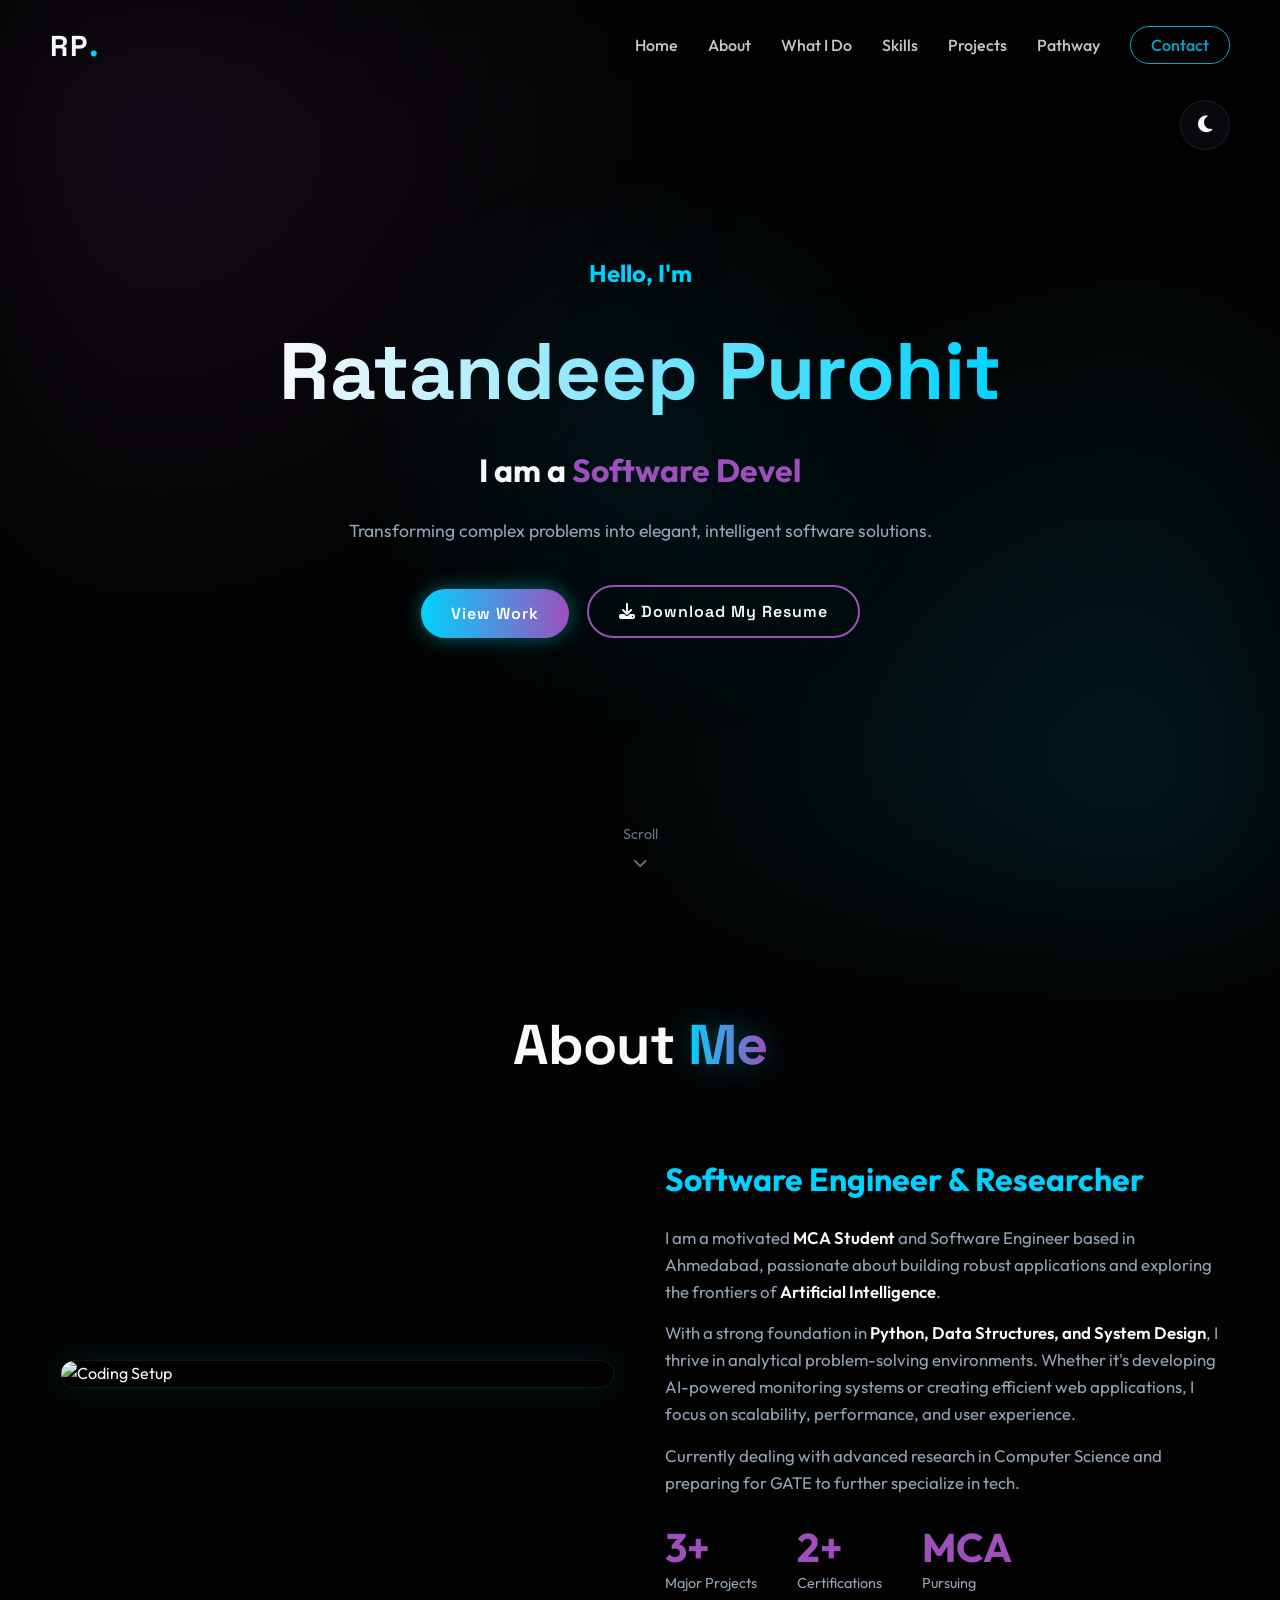
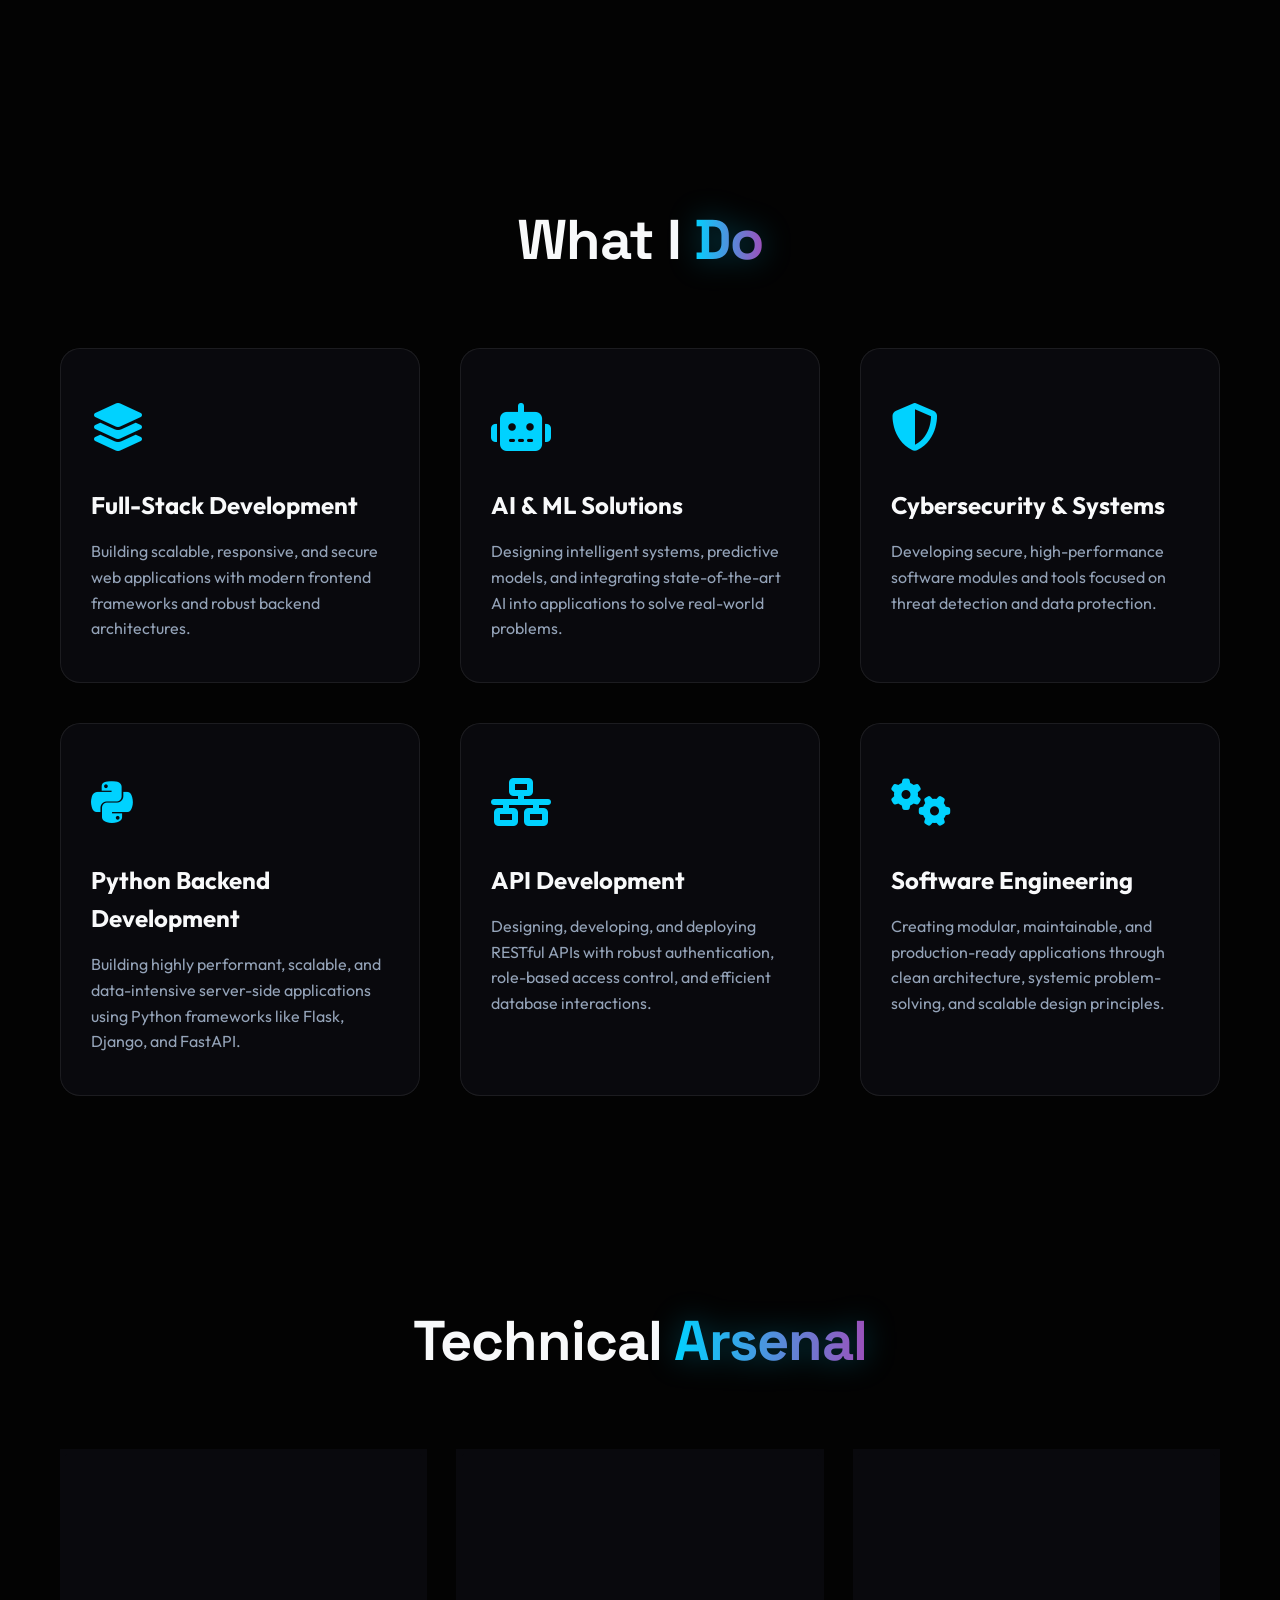
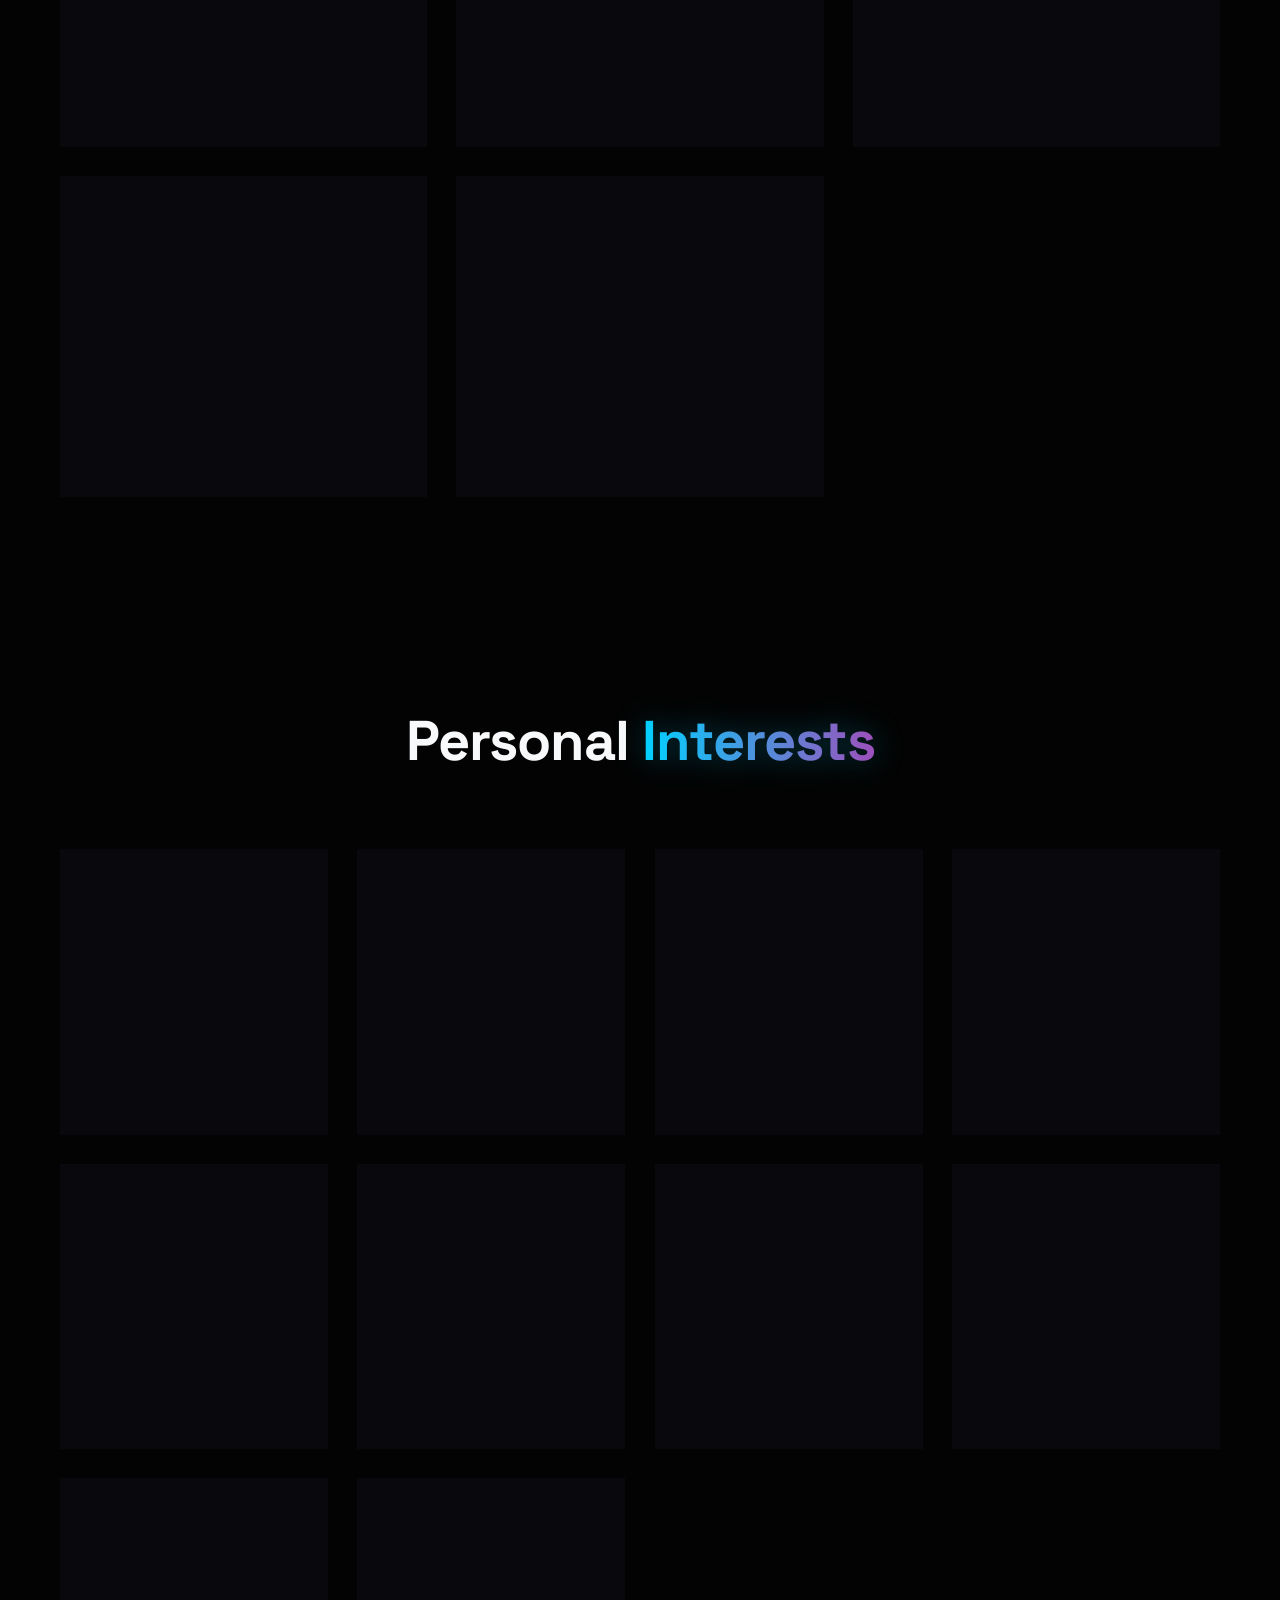
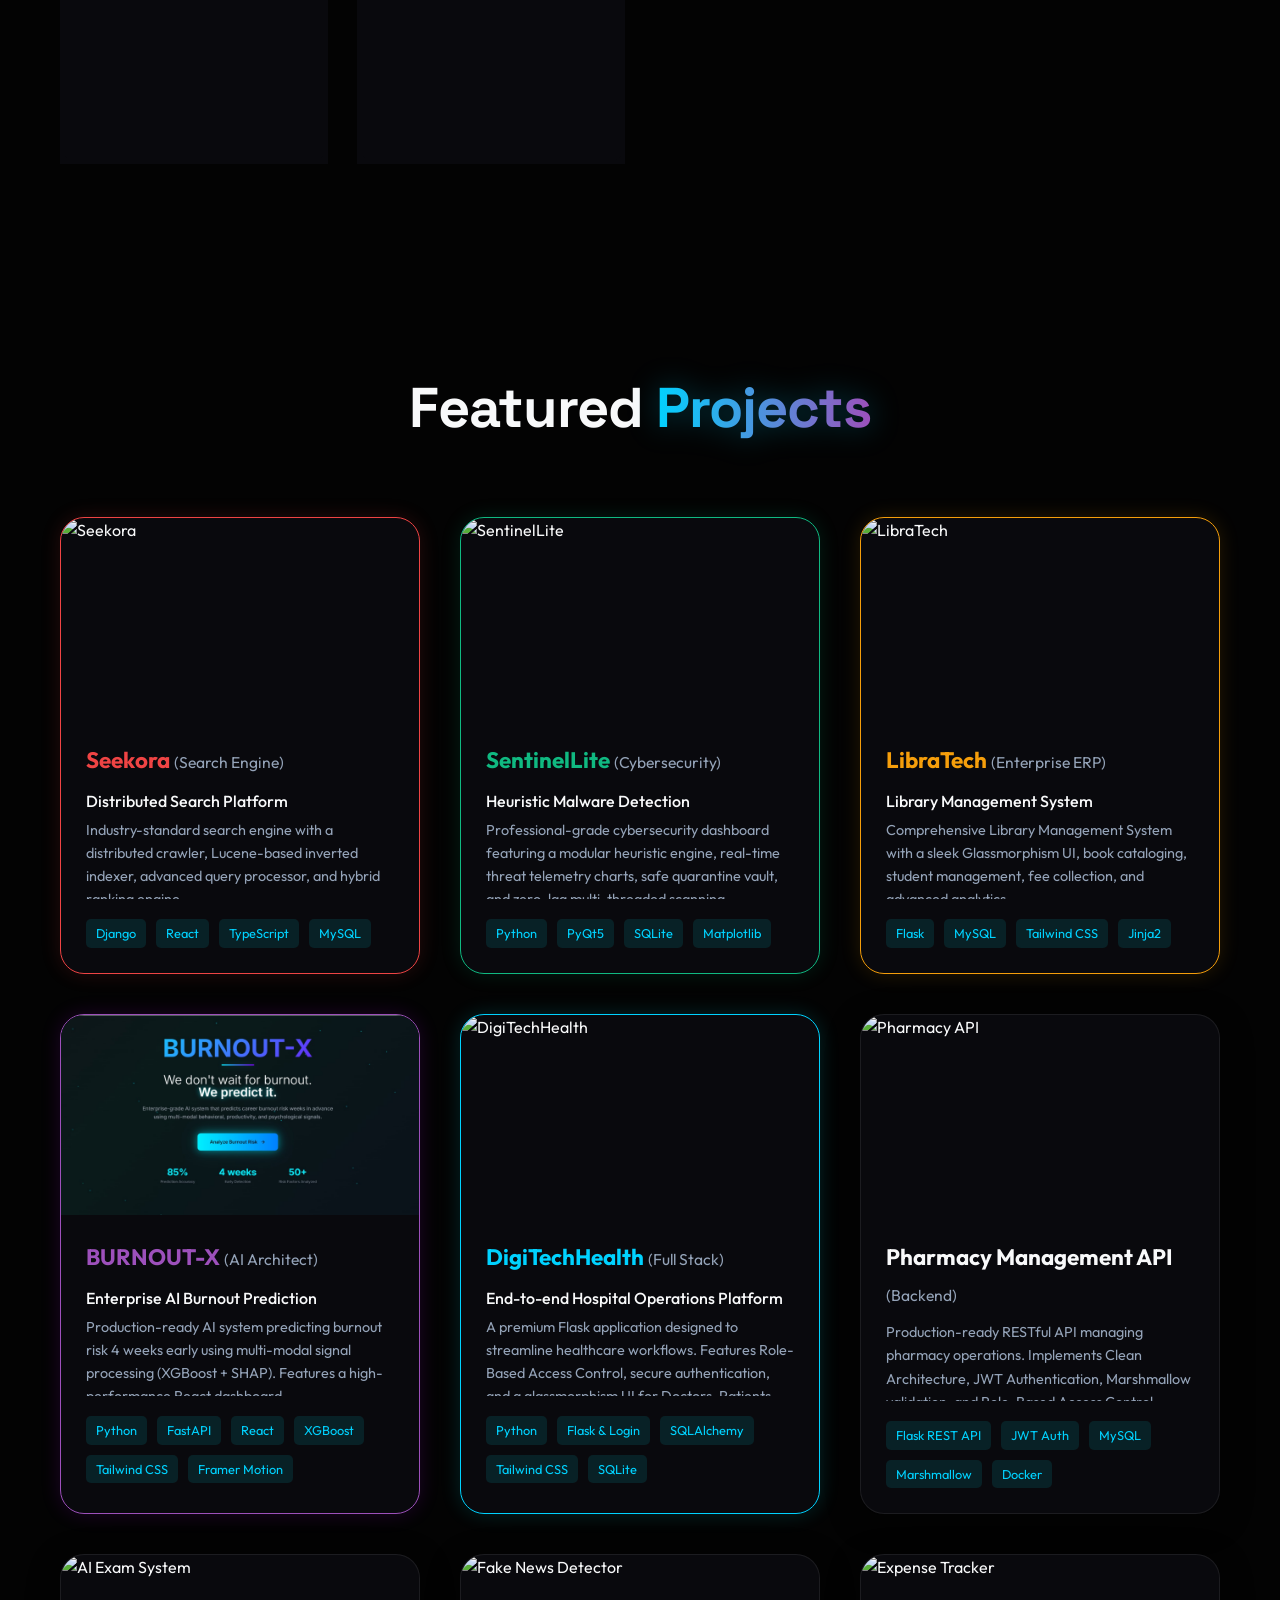
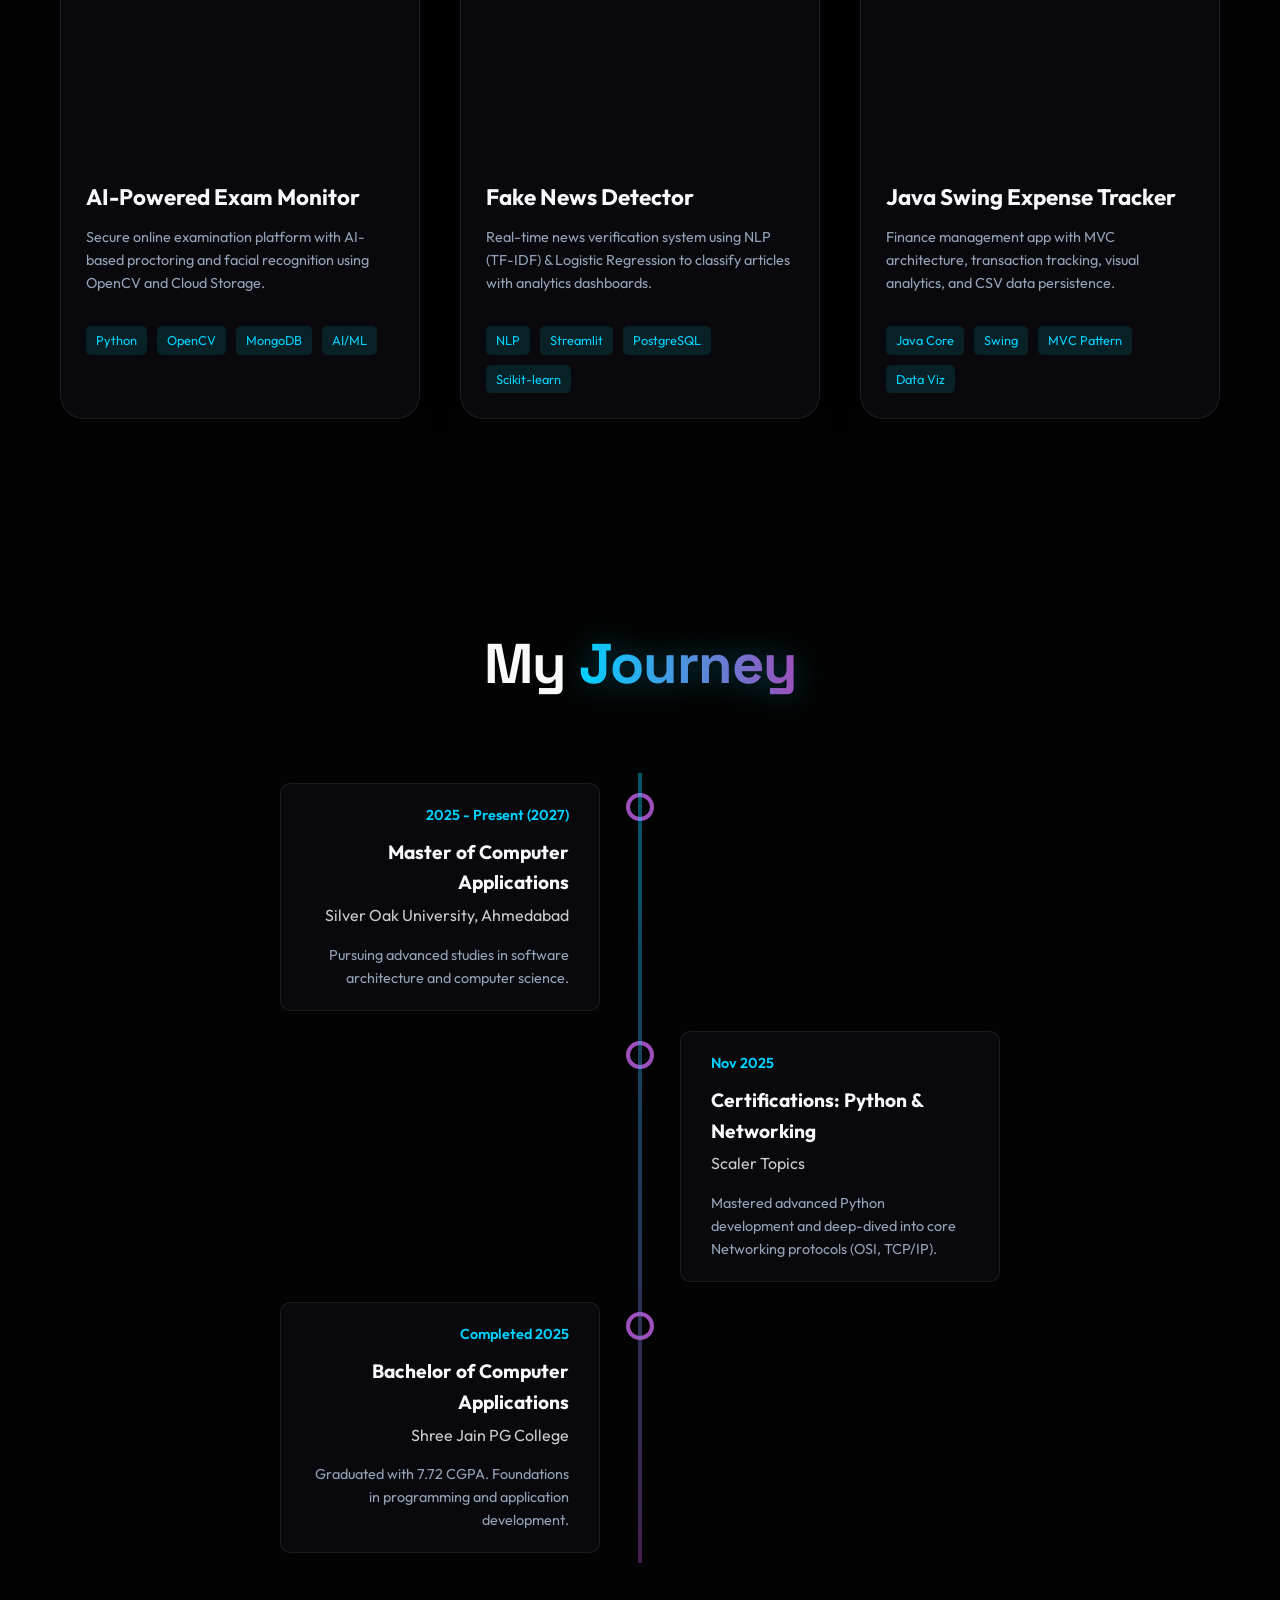
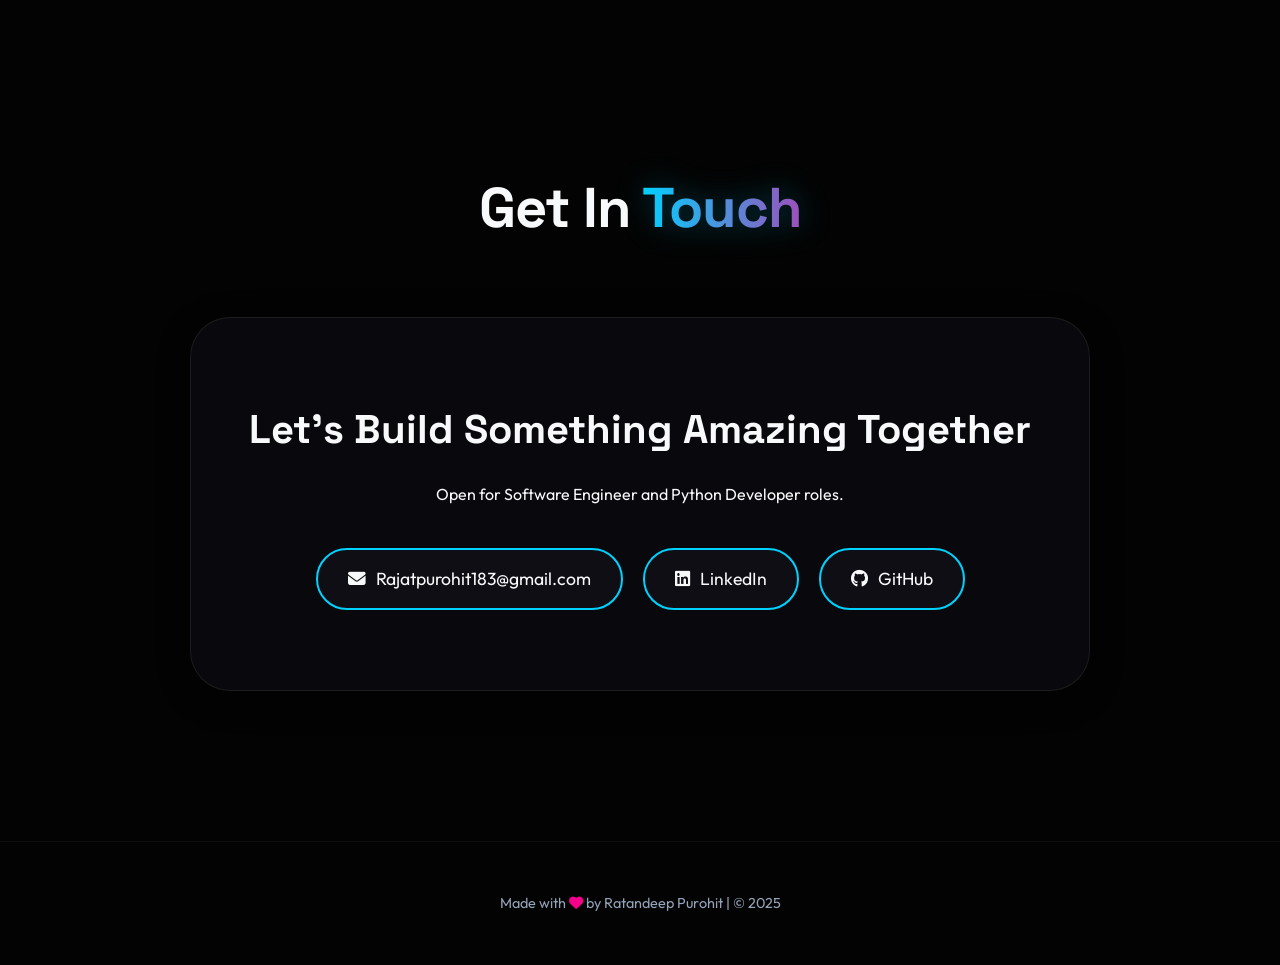
==== commit 950bc662: "Fix CSS caching issue on GitHub Pages" ====
--- a/index.html
+++ b/index.html
@@ -18,7 +18,7 @@
     <!-- FontAwesome for Icons -->
     <link rel="stylesheet" href="https://cdnjs.cloudflare.com/ajax/libs/font-awesome/6.4.0/css/all.min.css">
 
-    <link rel="stylesheet" href="style.css">
+    <link rel="stylesheet" href="style.css?v=1.1">
 </head>
 
 <body>
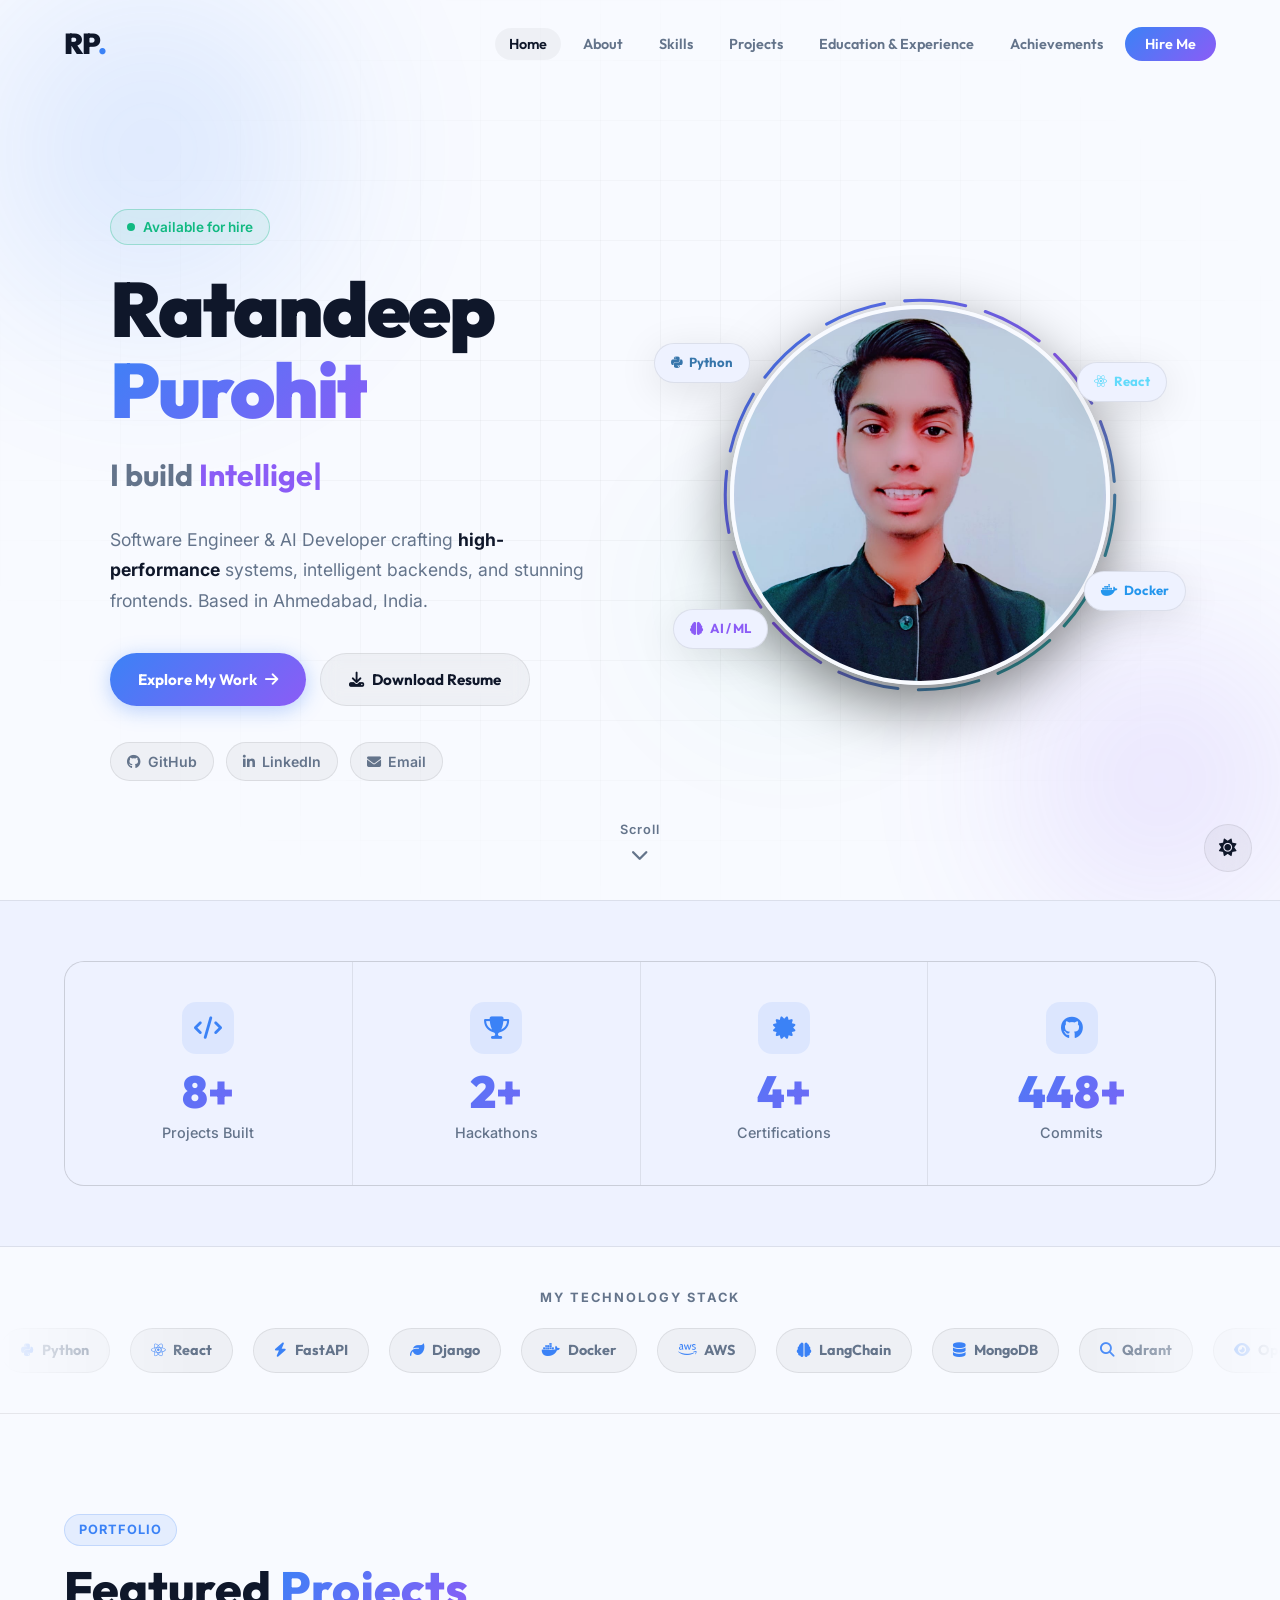
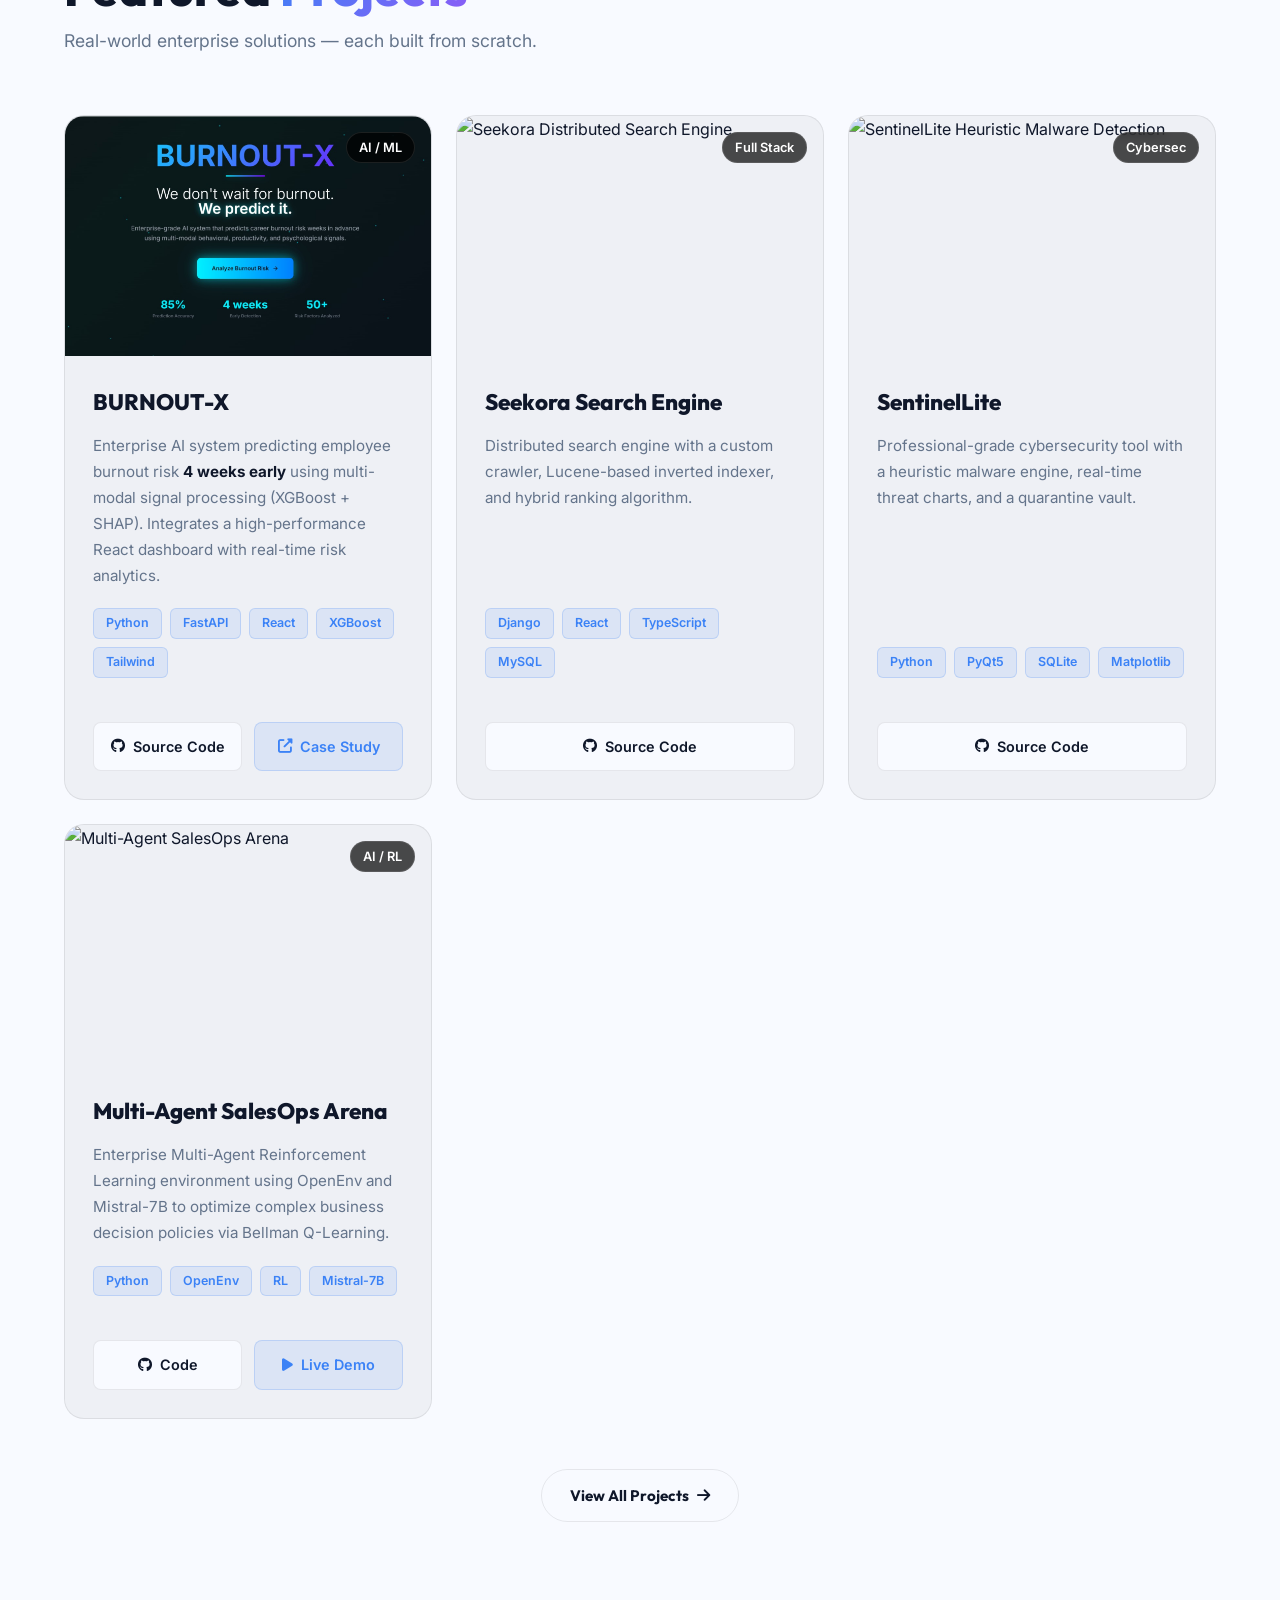
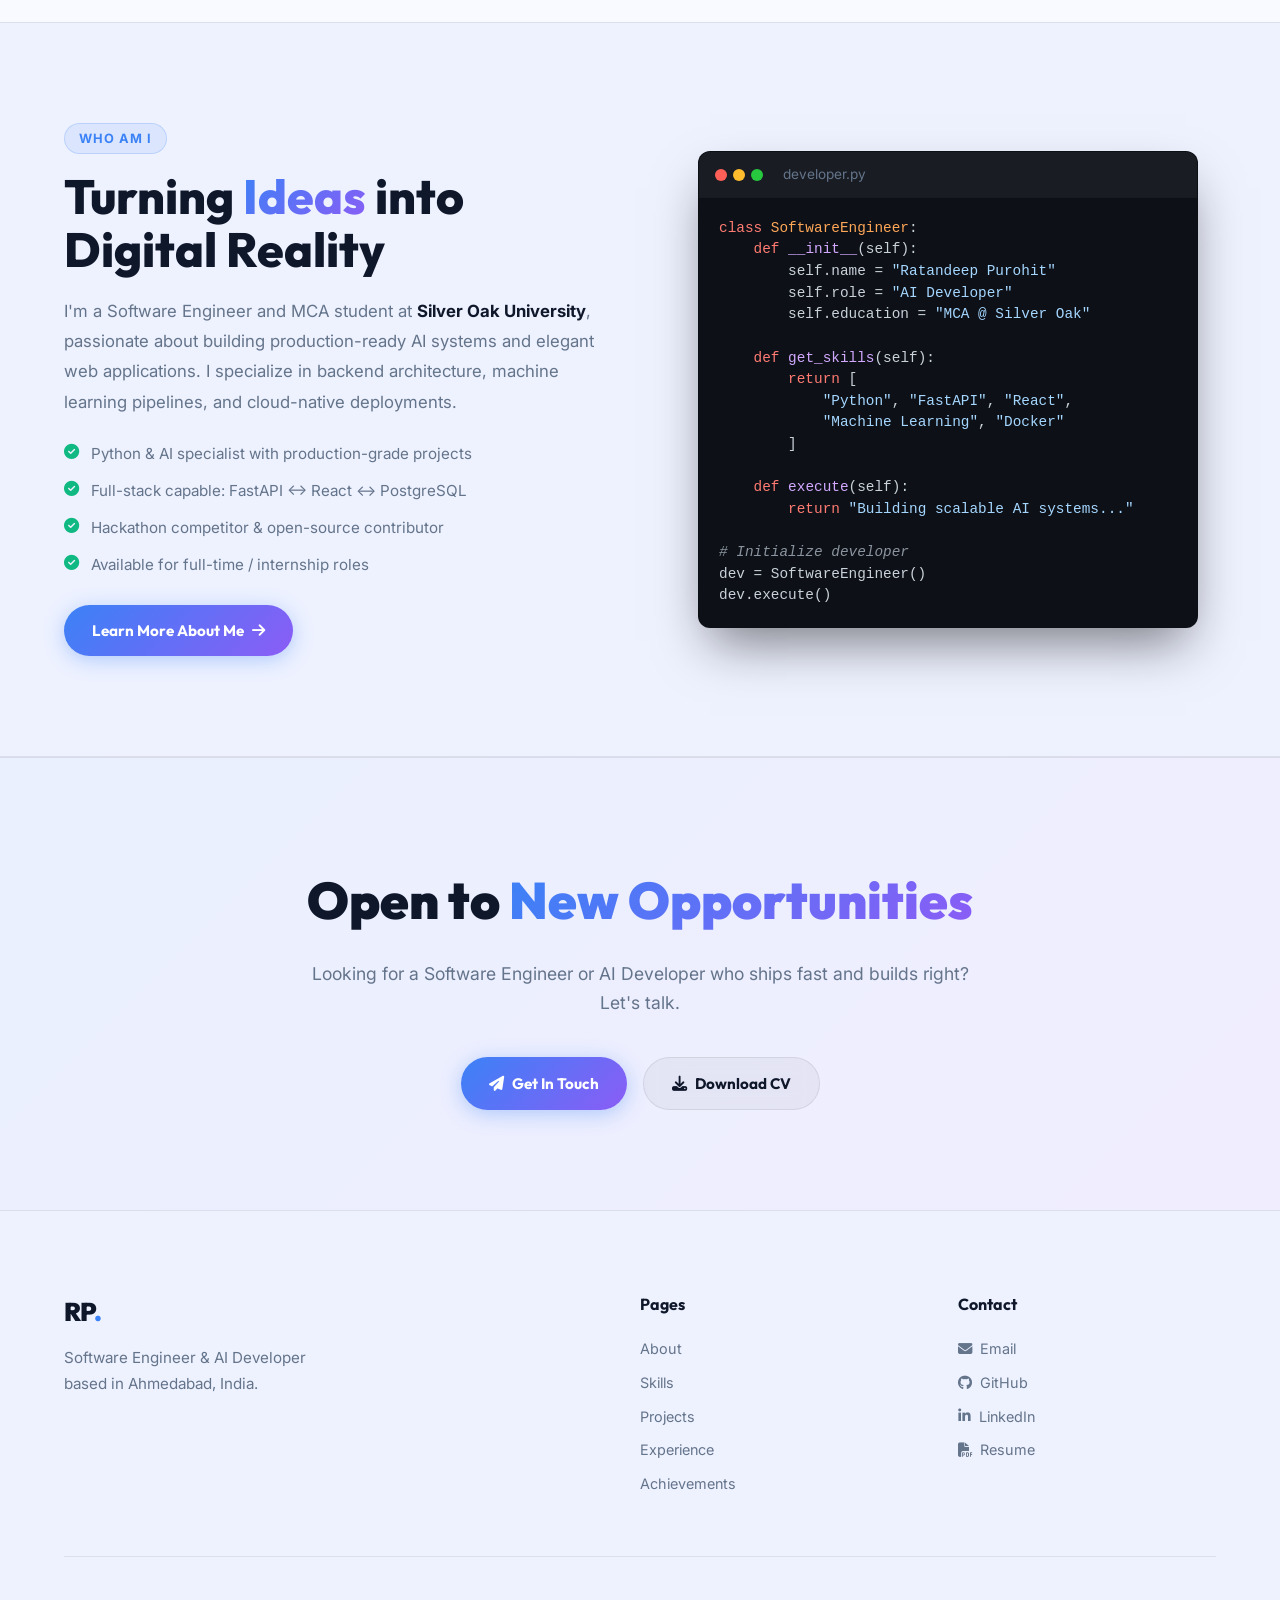
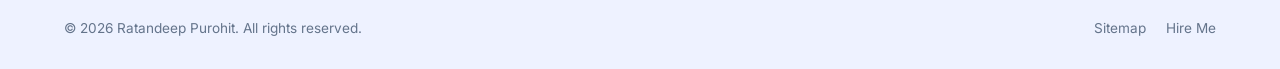
==== commit 69e51ac1: "Advance portfolio" ====
--- a/index.html
+++ b/index.html
@@ -4,657 +4,508 @@
 <head>
     <meta charset="UTF-8">
     <meta name="viewport" content="width=device-width, initial-scale=1.0">
-    <title>Ratandeep Purohit | Software Engineer & AI Enthusiast</title>
+    <meta http-equiv="X-UA-Compatible" content="ie=edge">
+
+    <!-- Primary SEO -->
+    <title>Ratandeep Purohit | Software Engineer & AI Developer</title>
+    <meta name="title" content="Ratandeep Purohit | Software Engineer & AI Developer">
     <meta name="description"
-        content="Portfolio of Ratandeep Purohit - Software Engineer specializing in Python, AI/ML, and Scalable Web Solutions.">
-
-    <!-- Google Fonts -->
+        content="Portfolio of Ratandeep Purohit — Software Engineer & AI Developer specializing in Python, FastAPI, Django, React, Machine Learning and scalable backend systems.">
+    <meta name="keywords"
+        content="Ratandeep Purohit, Software Engineer, AI Developer, Python Developer, Machine Learning, React, FastAPI, Django, Ahmedabad">
+    <meta name="author" content="Ratandeep Purohit">
+    <link rel="canonical" href="https://ratandeep-purohit.github.io/Portfolio/">
+
+    <!-- Open Graph -->
+    <meta property="og:type" content="website">
+    <meta property="og:url" content="https://ratandeep-purohit.github.io/Portfolio/">
+    <meta property="og:title" content="Ratandeep Purohit | Software Engineer & AI Developer">
+    <meta property="og:description"
+        content="Portfolio of Ratandeep Purohit — Software Engineer & AI Developer specializing in Python, FastAPI, Django, React, and Machine Learning.">
+    <meta property="og:image" content="https://ratandeep-purohit.github.io/Portfolio/pic.jpg">
+
+    <!-- Twitter -->
+    <meta name="twitter:card" content="summary_large_image">
+    <meta name="twitter:url" content="https://ratandeep-purohit.github.io/Portfolio/">
+    <meta name="twitter:title" content="Ratandeep Purohit | Software Engineer & AI Developer">
+    <meta name="twitter:description" content="Portfolio of Ratandeep Purohit — AI Developer & Software Engineer.">
+    <meta name="twitter:image" content="https://ratandeep-purohit.github.io/Portfolio/pic.jpg">
+
+    <!-- JSON-LD Structured Data -->
+    <script type="application/ld+json">
+    {
+      "@context": "https://schema.org/",
+      "@type": "Person",
+      "name": "Ratandeep Purohit",
+      "url": "https://ratandeep-purohit.github.io/Portfolio/",
+      "image": "https://ratandeep-purohit.github.io/Portfolio/pic.jpg",
+      "sameAs": [
+        "https://github.com/Ratandeep-purohit",
+        "https://www.linkedin.com/in/ratandeep-purohit-ab0309304/"
+      ],
+      "jobTitle": "Senior Software Engineer",
+      "worksFor": {
+        "@type": "Organization",
+        "name": "Glassentials"
+      },
+      "description": "Software Engineer & AI Developer specializing in Python, FastAPI, Django, React, and Machine Learning.",
+      "knowsAbout": ["Python", "FastAPI", "React", "Machine Learning", "System Design", "AWS", "Backend Development"]
+    }
+    </script>
+
+    <!-- Fonts -->
     <link rel="preconnect" href="https://fonts.googleapis.com">
     <link rel="preconnect" href="https://fonts.gstatic.com" crossorigin>
     <link
-        href="https://fonts.googleapis.com/css2?family=Outfit:wght@300;400;600;700&family=Space+Grotesk:wght@300;500;700&display=swap"
+        href="https://fonts.googleapis.com/css2?family=Inter:wght@300;400;500;600;700&family=Outfit:wght@300;400;600;700;800;900&display=swap"
         rel="stylesheet">
 
-    <!-- FontAwesome for Icons -->
-    <link rel="stylesheet" href="https://cdnjs.cloudflare.com/ajax/libs/font-awesome/6.4.0/css/all.min.css">
-
-    <link rel="stylesheet" href="style.css?v=1.1">
+    <!-- Font Awesome (async load for performance) -->
+    <link rel="stylesheet" href="https://cdnjs.cloudflare.com/ajax/libs/font-awesome/6.4.0/css/all.min.css"
+        media="print" onload="this.media='all'">
+    <noscript>
+        <link rel="stylesheet" href="https://cdnjs.cloudflare.com/ajax/libs/font-awesome/6.4.0/css/all.min.css">
+    </noscript>
+
+    <!-- Stylesheet -->
+    <link rel="stylesheet" href="style.css?v=4.0">
+
+    <!-- Schema Markup -->
+    <script type="application/ld+json">
+    {
+      "@context": "https://schema.org",
+      "@type": "Person",
+      "name": "Ratandeep Purohit",
+      "jobTitle": "Software Engineer & AI Developer",
+      "url": "https://ratandeep-purohit.github.io/Portfolio/",
+      "email": "Rajatpurohit183@gmail.com",
+      "image": "https://ratandeep-purohit.github.io/Portfolio/pic.jpg",
+      "sameAs": [
+        "https://www.linkedin.com/in/ratandeep-purohit-ab0309304/",
+        "https://github.com/Ratandeep-purohit"
+      ],
+      "knowsAbout": ["Python","FastAPI","Django","Flask","React","Machine Learning","Deep Learning","NLP","LangChain","Docker","AWS"],
+      "alumniOf": {"@type":"CollegeOrUniversity","name":"Silver Oak University"}
+    }
+    </script>
 </head>
 
-<body>
+<body class="dark-theme">
 
     <!-- Theme Toggle -->
-    <div class="theme-toggle" id="theme-toggle">
+    <button class="theme-toggle" id="theme-toggle" aria-label="Toggle Dark/Light Mode">
         <i class="fas fa-moon"></i>
-    </div>
-
-    <!-- Particle Background -->
-    <div id="particles-js"></div>
-
-    <!-- Navigation -->
-    <nav class="navbar">
-        <div class="logo">RP<span class="dot">.</span></div>
-        <ul class="nav-links">
-            <li><a href="#home">Home</a></li>
-            <li><a href="#about">About</a></li>
-            <li><a href="#services">What I Do</a></li>
-            <li><a href="#skills">Skills</a></li>
-            <li><a href="#projects">Projects</a></li>
-            <li><a href="#experience">Pathway</a></li>
-            <li><a href="#contact" class="btn-contact">Contact</a></li>
-        </ul>
-        <div class="hamburger">
-            <span class="bar"></span>
-            <span class="bar"></span>
-            <span class="bar"></span>
+    </button>
+
+    <!-- ═══════════════════════ HEADER / NAV ═══════════════════════ -->
+    <header class="header" id="header">
+        <nav class="navbar container">
+            <a href="index.html" class="logo" aria-label="Home">RP<span class="dot">.</span></a>
+            <ul class="nav-links" id="navLinks">
+                <li><a href="index.html" class="active">Home</a></li>
+                <li><a href="about.html">About</a></li>
+                <li><a href="skills.html">Skills</a></li>
+                <li><a href="projects.html">Projects</a></li>
+                <li><a href="experience.html">Education & Experience</a></li>
+                <li><a href="achievements.html">Achievements</a></li>
+                <li><a href="contact.html" class="nav-cta">Hire Me</a></li>
+            </ul>
+            <button class="hamburger" id="hamburger" aria-label="Toggle menu">
+                <span></span><span></span><span></span>
+            </button>
+        </nav>
+    </header>
+
+    <main>
+        <!-- ═══════════════════════ HERO SECTION ═══════════════════════ -->
+        <section id="home" class="hero" aria-label="Hero Section">
+
+            <!-- Animated Background Grid -->
+            <div class="hero-bg-grid"></div>
+
+            <!-- Glowing Orbs -->
+            <div class="orb orb-1"></div>
+            <div class="orb orb-2"></div>
+            <div class="orb orb-3"></div>
+
+            <div class="container hero-container">
+
+                <!-- LEFT — Text Content -->
+                <div class="hero-text" data-aos="fade-right">
+                    <div class="hero-available-badge">
+                        <span class="available-dot"></span>
+                        Available for hire
+                    </div>
+                    <h1 class="hero-name">Ratandeep<br><span class="gradient-text">Purohit</span></h1>
+                    <div class="hero-roles">
+                        <span class="role-label">I build&nbsp;</span>
+                        <span class="typing-text" id="typingText"></span>
+                        <span class="cursor-blink">|</span>
+                    </div>
+                    <p class="hero-tagline">
+                        Software Engineer & AI Developer crafting <strong>high-performance</strong> systems,
+                        intelligent backends, and stunning frontends. Based in Ahmedabad, India.
+                    </p>
+
+                    <!-- CTA Buttons -->
+                    <div class="hero-cta">
+                        <a href="projects.html" class="btn btn-primary">
+                            <span>Explore My Work</span>
+                            <i class="fas fa-arrow-right"></i>
+                        </a>
+                        <a href="resume.pdf" class="btn btn-ghost" download>
+                            <i class="fas fa-download"></i>
+                            <span>Download Resume</span>
+                        </a>
+                    </div>
+
+                    <!-- Social Links -->
+                    <div class="hero-socials">
+                        <a href="https://github.com/Ratandeep-purohit" target="_blank" rel="noopener noreferrer"
+                            class="social-pill" aria-label="GitHub">
+                            <i class="fab fa-github"></i> GitHub
+                        </a>
+                        <a href="https://www.linkedin.com/in/ratandeep-purohit-ab0309304/" target="_blank"
+                            rel="noopener noreferrer" class="social-pill" aria-label="LinkedIn">
+                            <i class="fab fa-linkedin-in"></i> LinkedIn
+                        </a>
+                        <a href="mailto:Rajatpurohit183@gmail.com" class="social-pill" aria-label="Email">
+                            <i class="fas fa-envelope"></i> Email
+                        </a>
+                    </div>
+                </div>
+
+                <!-- RIGHT — Profile Photo -->
+                <div class="hero-photo" data-aos="fade-left">
+                    <div class="photo-wrapper">
+                        <!-- Spinning border ring -->
+                        <svg class="spin-ring" viewBox="0 0 400 400" xmlns="http://www.w3.org/2000/svg">
+                            <circle cx="200" cy="200" r="190" fill="none" stroke="url(#ringGrad)" stroke-width="3"
+                                stroke-dasharray="60 20" stroke-linecap="round" />
+                            <defs>
+                                <linearGradient id="ringGrad" x1="0%" y1="0%" x2="100%" y2="100%">
+                                    <stop offset="0%" stop-color="#3b82f6" />
+                                    <stop offset="50%" stop-color="#8b5cf6" />
+                                    <stop offset="100%" stop-color="#10b981" />
+                                </linearGradient>
+                            </defs>
+                        </svg>
+                        <!-- Profile Image -->
+                        <img src="pic.jpg" alt="Ratandeep Purohit — Software Engineer & AI Developer"
+                            class="profile-img"
+                            onerror="this.src='https://images.unsplash.com/photo-1602233158242-3ba0ac4d2167?q=80&w=600&auto=format&fit=crop'">
+                        <!-- Floating Tech Pills -->
+                        <div class="tech-pill pill-1"><i class="fab fa-python"></i> Python</div>
+                        <div class="tech-pill pill-2"><i class="fas fa-brain"></i> AI / ML</div>
+                        <div class="tech-pill pill-3"><i class="fab fa-react"></i> React</div>
+                        <div class="tech-pill pill-4"><i class="fab fa-docker"></i> Docker</div>
+                    </div>
+                </div>
+            </div>
+
+            <!-- Scroll Indicator -->
+            <a href="#stats" class="scroll-down" aria-label="Scroll down">
+                <span>Scroll</span>
+                <i class="fas fa-chevron-down"></i>
+            </a>
+        </section>
+
+        <!-- ═══════════════════════ STATS SECTION ═══════════════════════ -->
+        <section id="stats" class="stats-section" aria-label="Key Statistics">
+            <div class="container">
+                <div class="stats-grid">
+                    <div class="stat-card" data-aos="fade-up" data-aos-delay="0">
+                        <div class="stat-icon-wrap"><i class="fas fa-code"></i></div>
+                        <h3 class="stat-number" data-target="10">0</h3>
+                        <p class="stat-label">Projects Built</p>
+                    </div>
+                    <div class="stat-card" data-aos="fade-up" data-aos-delay="100">
+                        <div class="stat-icon-wrap"><i class="fas fa-trophy"></i></div>
+                        <h3 class="stat-number" data-target="3">0</h3>
+                        <p class="stat-label">Hackathons</p>
+                    </div>
+                    <div class="stat-card" data-aos="fade-up" data-aos-delay="200">
+                        <div class="stat-icon-wrap"><i class="fas fa-certificate"></i></div>
+                        <h3 class="stat-number" data-target="5">0</h3>
+                        <p class="stat-label">Certifications</p>
+                    </div>
+                    <div class="stat-card" data-aos="fade-up" data-aos-delay="300">
+                        <div class="stat-icon-wrap"><i class="fab fa-github"></i></div>
+                        <h3 class="stat-number" data-target="500">0</h3>
+                        <p class="stat-label">Commits</p>
+                    </div>
+                </div>
+            </div>
+        </section>
+
+        <!-- ═══════════════════════ TECH STACK MARQUEE ═══════════════════════ -->
+        <section class="marquee-section" aria-label="Tech Stack">
+            <p class="marquee-label">My Technology Stack</p>
+            <div class="marquee-track-wrapper">
+                <div class="marquee-track">
+                    <div class="marquee-item"><i class="fab fa-python"></i> Python</div>
+                    <div class="marquee-item"><i class="fab fa-react"></i> React</div>
+                    <div class="marquee-item"><i class="fas fa-bolt"></i> FastAPI</div>
+                    <div class="marquee-item"><i class="fas fa-leaf"></i> Django</div>
+                    <div class="marquee-item"><i class="fab fa-docker"></i> Docker</div>
+                    <div class="marquee-item"><i class="fab fa-aws"></i> AWS</div>
+                    <div class="marquee-item"><i class="fas fa-brain"></i> LangChain</div>
+                    <div class="marquee-item"><i class="fas fa-database"></i> MongoDB</div>
+                    <div class="marquee-item"><i class="fas fa-search"></i> Qdrant</div>
+                    <div class="marquee-item"><i class="fas fa-eye"></i> OpenCV</div>
+                    <div class="marquee-item"><i class="fab fa-java"></i> Java</div>
+                    <div class="marquee-item"><i class="fas fa-server"></i> Redis</div>
+                    <!-- Duplicate for seamless loop -->
+                    <div class="marquee-item"><i class="fab fa-python"></i> Python</div>
+                    <div class="marquee-item"><i class="fab fa-react"></i> React</div>
+                    <div class="marquee-item"><i class="fas fa-bolt"></i> FastAPI</div>
+                    <div class="marquee-item"><i class="fas fa-leaf"></i> Django</div>
+                    <div class="marquee-item"><i class="fab fa-docker"></i> Docker</div>
+                    <div class="marquee-item"><i class="fab fa-aws"></i> AWS</div>
+                    <div class="marquee-item"><i class="fas fa-brain"></i> LangChain</div>
+                    <div class="marquee-item"><i class="fas fa-database"></i> MongoDB</div>
+                    <div class="marquee-item"><i class="fas fa-search"></i> Qdrant</div>
+                    <div class="marquee-item"><i class="fas fa-eye"></i> OpenCV</div>
+                    <div class="marquee-item"><i class="fab fa-java"></i> Java</div>
+                    <div class="marquee-item"><i class="fas fa-server"></i> Redis</div>
+                </div>
+            </div>
+        </section>
+
+        </section>
+
+        <!-- ═══════════════════════ FEATURED PROJECTS ═══════════════════════ -->
+        <section id="projects" class="section" aria-label="Featured Projects">
+            <div class="container">
+                <div class="section-header" data-aos="fade-up">
+                    <span class="section-badge">Portfolio</span>
+                    <h2 class="section-title">Featured <span class="gradient-text">Projects</span></h2>
+                    <p class="section-subtitle">Real-world enterprise solutions — each built from scratch.</p>
+                </div>
+                <div class="projects-grid">
+
+                    <!-- Card 1: BURNOUT-X -->
+                    <article class="project-card" data-aos="fade-up" data-aos-delay="0">
+                        <div class="project-img-wrap">
+                            <img src="burnout-x.png" alt="BURNOUT-X AI Burnout Prediction Dashboard" loading="lazy">
+                            <div class="project-category-tag">AI / ML</div>
+                        </div>
+                        <div class="project-body">
+                            <h3>BURNOUT-X</h3>
+                            <p>Enterprise AI system predicting employee burnout risk <strong>4 weeks early</strong>
+                                using multi-modal signal processing (XGBoost + SHAP). Integrates a high-performance
+                                React dashboard with real-time risk analytics.</p>
+                            <div class="project-tags">
+                                <span>Python</span><span>FastAPI</span><span>React</span><span>XGBoost</span><span>Tailwind</span>
+                            </div>
+                            <div class="project-links-row">
+                                <a href="https://github.com/Ratandeep-purohit/AETHER" target="_blank"
+                                    rel="noopener noreferrer" class="proj-link-btn">
+                                    <i class="fab fa-github"></i> Source Code
+                                </a>
+                                <a href="projects.html" class="proj-link-btn proj-link-secondary">
+                                    <i class="fas fa-external-link-alt"></i> Case Study
+                                </a>
+                            </div>
+                        </div>
+                    </article>
+
+                    <!-- Card 2: Seekora -->
+                    <article class="project-card" data-aos="fade-up" data-aos-delay="100">
+                        <div class="project-img-wrap">
+                            <img src="https://images.unsplash.com/photo-1550439062-609e1531270e?q=80&w=800&auto=format&fit=crop"
+                                alt="Seekora Distributed Search Engine" loading="lazy">
+                            <div class="project-category-tag">Full Stack</div>
+                        </div>
+                        <div class="project-body">
+                            <h3>Seekora Search Engine</h3>
+                            <p>Distributed search engine with a custom crawler, Lucene-based inverted indexer, and
+                                hybrid ranking algorithm.</p>
+                            <div class="project-tags">
+                                <span>Django</span><span>React</span><span>TypeScript</span><span>MySQL</span>
+                            </div>
+                            <div class="project-links-row">
+                                <a href="https://github.com/Ratandeep-purohit/Seekora" target="_blank"
+                                    rel="noopener noreferrer" class="proj-link-btn"><i class="fab fa-github"></i> Source
+                                    Code</a>
+                            </div>
+                        </div>
+                    </article>
+
+                    <!-- Card 3: SentinelLite -->
+                    <article class="project-card" data-aos="fade-up" data-aos-delay="200">
+                        <div class="project-img-wrap">
+                            <img src="https://images.unsplash.com/photo-1550751827-4bd374c3f58b?q=80&w=800&auto=format&fit=crop"
+                                alt="SentinelLite Heuristic Malware Detection" loading="lazy">
+                            <div class="project-category-tag">Cybersec</div>
+                        </div>
+                        <div class="project-body">
+                            <h3>SentinelLite</h3>
+                            <p>Professional-grade cybersecurity tool with a heuristic malware engine, real-time threat
+                                charts, and a quarantine vault.</p>
+                            <div class="project-tags">
+                                <span>Python</span><span>PyQt5</span><span>SQLite</span><span>Matplotlib</span>
+                            </div>
+                            <div class="project-links-row">
+                                <a href="https://github.com/TitanGuard-Labs/SentinelLite" target="_blank"
+                                    rel="noopener noreferrer" class="proj-link-btn"><i class="fab fa-github"></i> Source
+                                    Code</a>
+                            </div>
+                        </div>
+                    </article>
+
+                    <!-- Card 4: Multi-Agent SalesOps Arena -->
+                    <article class="project-card" data-aos="fade-up" data-aos-delay="300">
+                        <div class="project-img-wrap">
+                            <img src="https://images.unsplash.com/photo-1620712943543-bcc4688e7485?q=80&w=800&auto=format&fit=crop"
+                                alt="Multi-Agent SalesOps Arena" loading="lazy">
+                            <div class="project-category-tag">AI / RL</div>
+                        </div>
+                        <div class="project-body">
+                            <h3>Multi-Agent SalesOps Arena</h3>
+                            <p>Enterprise Multi-Agent Reinforcement Learning environment using OpenEnv and Mistral-7B to
+                                optimize complex business decision policies via Bellman Q-Learning.</p>
+                            <div class="project-tags">
+                                <span>Python</span><span>OpenEnv</span><span>RL</span><span>Mistral-7B</span>
+                            </div>
+                            <div class="project-links-row">
+                                <a href="https://github.com/Ratandeep-purohit/Multi-Agent-SalesOps" target="_blank"
+                                    rel="noopener noreferrer" class="proj-link-btn"><i class="fab fa-github"></i>
+                                    Code</a>
+                                <a href="https://huggingface.co/spaces/Ratandeep-purohit/Multi-Agent-SalesOps"
+                                    target="_blank" rel="noopener noreferrer"
+                                    class="proj-link-btn proj-link-secondary"><i class="fas fa-play"></i> Live Demo</a>
+                            </div>
+                        </div>
+                    </article>
+
+                </div>
+                <div class="section-cta" data-aos="fade-up">
+                    <a href="projects.html" class="btn btn-outline">
+                        View All Projects <i class="fas fa-arrow-right"></i>
+                    </a>
+                </div>
+            </div>
+        </section>
+
+        <!-- ═══════════════════════ ABOUT TEASER ═══════════════════════ -->
+        <section class="section about-teaser" aria-label="About Me Teaser">
+            <div class="container">
+                <div class="about-teaser-grid" data-aos="fade-up">
+                    <div class="about-teaser-text">
+                        <span class="section-badge">Who Am I</span>
+                        <h2 class="section-title">Turning <span class="gradient-text">Ideas</span> into<br>Digital
+                            Reality</h2>
+                        <p>I'm a Software Engineer and MCA student at <strong>Silver Oak University</strong>, passionate
+                            about building production-ready AI systems and elegant web applications. I specialize in
+                            backend architecture, machine learning pipelines, and cloud-native deployments.</p>
+                        <ul class="about-highlights">
+                            <li><i class="fas fa-check-circle"></i> Python & AI specialist with production-grade
+                                projects</li>
+                            <li><i class="fas fa-check-circle"></i> Full-stack capable: FastAPI ↔ React ↔ PostgreSQL
+                            </li>
+                            <li><i class="fas fa-check-circle"></i> Hackathon competitor & open-source contributor</li>
+                            <li><i class="fas fa-check-circle"></i> Available for full-time / internship roles</li>
+                        </ul>
+                        <a href="about.html" class="btn btn-primary" style="margin-top: 28px;">
+                            Learn More About Me <i class="fas fa-arrow-right"></i>
+                        </a>
+                    </div>
+                    <div class="about-teaser-img">
+                        <div class="code-window">
+                            <div class="code-header">
+                                <div class="code-dots">
+                                    <span class="dot red"></span>
+                                    <span class="dot yellow"></span>
+                                    <span class="dot green"></span>
+                                </div>
+                                <div class="code-title">developer.py</div>
+                            </div>
+                            <div class="code-body">
+                                <pre><code><span class="keyword">class</span> <span class="class-name">SoftwareEngineer</span>:
+    <span class="keyword">def</span> <span class="function">__init__</span>(self):
+        self.name = <span class="string">"Ratandeep Purohit"</span>
+        self.role = <span class="string">"AI Developer"</span>
+        self.education = <span class="string">"MCA @ Silver Oak"</span>
+        
+    <span class="keyword">def</span> <span class="function">get_skills</span>(self):
+        <span class="keyword">return</span> [
+            <span class="string">"Python"</span>, <span class="string">"FastAPI"</span>, <span class="string">"React"</span>,
+            <span class="string">"Machine Learning"</span>, <span class="string">"Docker"</span>
+        ]
+        
+    <span class="keyword">def</span> <span class="function">execute</span>(self):
+        <span class="keyword">return</span> <span class="string">"Building scalable AI systems..."</span>
+
+<span class="comment"># Initialize developer</span>
+dev = SoftwareEngineer()
+dev.execute()</code></pre>
+                            </div>
+                        </div>
+                    </div>
+                </div>
+            </div>
+        </section>
+
+        <!-- ═══════════════════════ CTA BANNER ═══════════════════════ -->
+        <section class="cta-banner" aria-label="Call to Action">
+            <div class="container">
+                <div class="cta-banner-inner" data-aos="zoom-in">
+                    <h2>Open to <span class="gradient-text">New Opportunities</span></h2>
+                    <p>Looking for a Software Engineer or AI Developer who ships fast and builds right? Let's talk.</p>
+                    <div class="cta-banner-btns">
+                        <a href="contact.html" class="btn btn-primary"><i class="fas fa-paper-plane"></i> Get In
+                            Touch</a>
+                        <a href="resume.pdf" class="btn btn-ghost" download><i class="fas fa-download"></i> Download
+                            CV</a>
+                    </div>
+                </div>
+            </div>
+        </section>
+
+    </main>
+
+    <!-- ═══════════════════════ FOOTER ═══════════════════════ -->
+    <footer class="footer" aria-label="Site Footer">
+        <div class="container">
+            <div class="footer-top">
+                <div class="footer-brand">
+                    <div class="logo">RP<span class="dot">.</span></div>
+                    <p>Software Engineer & AI Developer<br>based in Ahmedabad, India.</p>
+                </div>
+                <div class="footer-nav-col">
+                    <h4>Pages</h4>
+                    <ul>
+                        <li><a href="about.html">About</a></li>
+                        <li><a href="skills.html">Skills</a></li>
+                        <li><a href="projects.html">Projects</a></li>
+                        <li><a href="experience.html">Experience</a></li>
+                        <li><a href="achievements.html">Achievements</a></li>
+                    </ul>
+                </div>
+                <div class="footer-nav-col">
+                    <h4>Contact</h4>
+                    <ul>
+                        <li><a href="mailto:Rajatpurohit183@gmail.com"><i class="fas fa-envelope"></i> Email</a></li>
+                        <li><a href="https://github.com/Ratandeep-purohit" target="_blank"><i class="fab fa-github"></i>
+                                GitHub</a></li>
+                        <li><a href="https://www.linkedin.com/in/ratandeep-purohit-ab0309304/" target="_blank"><i
+                                    class="fab fa-linkedin-in"></i> LinkedIn</a></li>
+                        <li><a href="resume.pdf" download><i class="fas fa-file-pdf"></i> Resume</a></li>
+                    </ul>
+                </div>
+            </div>
+            <div class="footer-bottom">
+                <p>&copy; <span id="current-year"></span> Ratandeep Purohit. All rights reserved.</p>
+                <div class="footer-bottom-links">
+                    <a href="sitemap.xml">Sitemap</a>
+                    <a href="contact.html">Hire Me</a>
+                </div>
+            </div>
         </div>
-    </nav>
-
-    <!-- Hero Section -->
-    <section id="home" class="hero">
-        <div class="hero-content">
-            <h3 class="greeting">Hello, I'm</h3>
-            <h1 class="name">Ratandeep Purohit</h1>
-            <h2 class="role">I am a <span class="typing-text"></span></h2>
-            <p class="tagline">Transforming complex problems into elegant, intelligent software solutions.</p>
-            <div class="hero-btns">
-                <a href="#projects" class="btn btn-primary">View Work</a>
-                <a href="resume.pdf" class="btn btn-secondary" download><i class="fas fa-download"></i> Download My
-                    Resume</a>
-                <!-- Note: resume.pdf is a placeholder link as user requested a button -->
-            </div>
-        </div>
-        <div class="scroll-down">
-            <span>Scroll</span>
-            <i class="fas fa-chevron-down"></i>
-        </div>
-    </section>
-
-    <!-- About Section -->
-    <section id="about" class="section">
-        <div class="container">
-            <h2 class="section-title">About <span class="highlight">Me</span></h2>
-            <div class="about-grid">
-                <div class="about-img-card" data-tilt>
-                    <!-- Abstract Tech Image -->
-                    <img src="https://images.unsplash.com/photo-1571171637578-41bc2dd41cd2?q=80&w=800&auto=format&fit=crop"
-                        alt="Coding Setup">
-                </div>
-                <div class="about-text">
-                    <h3>Software Engineer & Researcher</h3>
-                    <p>
-                        I am a motivated <strong>MCA Student</strong> and Software Engineer based in Ahmedabad,
-                        passionate about building robust applications and exploring the frontiers of <strong>Artificial
-                            Intelligence</strong>.
-                    </p>
-                    <p>
-                        With a strong foundation in <strong>Python, Data Structures, and System Design</strong>, I
-                        thrive in analytical problem-solving environments. Whether it's developing AI-powered monitoring
-                        systems or creating efficient web applications, I focus on scalability, performance, and user
-                        experience.
-                    </p>
-                    <p>
-                        Currently dealing with advanced research in Computer Science and preparing for GATE to further
-                        specialize in tech.
-                    </p>
-                    <div class="stats">
-                        <div class="stat-item">
-                            <h4>3+</h4>
-                            <p>Major Projects</p>
-                        </div>
-                        <div class="stat-item">
-                            <h4>2+</h4>
-                            <p>Certifications</p>
-                        </div>
-                        <div class="stat-item">
-                            <h4>MCA</h4>
-                            <p>Pursuing</p>
-                        </div>
-                    </div>
-                </div>
-            </div>
-        </div>
-    </section>
-
-    <!-- What I Do Section -->
-    <section id="services" class="section">
-        <div class="container">
-            <h2 class="section-title">What I <span class="highlight">Do</span></h2>
-            <div class="services-grid">
-                <!-- Service 1 -->
-                <div class="service-card">
-                    <div class="service-icon"><i class="fas fa-layer-group"></i></div>
-                    <h3>Full-Stack Development</h3>
-                    <p>Building scalable, responsive, and secure web applications with modern frontend frameworks and
-                        robust backend architectures.</p>
-                </div>
-                <!-- Service 2 -->
-                <div class="service-card">
-                    <div class="service-icon"><i class="fas fa-robot"></i></div>
-                    <h3>AI & ML Solutions</h3>
-                    <p>Designing intelligent systems, predictive models, and integrating state-of-the-art AI into
-                        applications to solve real-world problems.</p>
-                </div>
-                <!-- Service 3 -->
-                <div class="service-card">
-                    <div class="service-icon"><i class="fas fa-shield-alt"></i></div>
-                    <h3>Cybersecurity & Systems</h3>
-                    <p>Developing secure, high-performance software modules and tools focused on threat detection and
-                        data protection.</p>
-                </div>
-                <!-- Service 4 -->
-                <div class="service-card">
-                    <div class="service-icon"><i class="fab fa-python"></i></div>
-                    <h3>Python Backend Development</h3>
-                    <p>Building highly performant, scalable, and data-intensive server-side applications using Python
-                        frameworks like Flask, Django, and FastAPI.</p>
-                </div>
-                <!-- Service 5 -->
-                <div class="service-card">
-                    <div class="service-icon"><i class="fas fa-network-wired"></i></div>
-                    <h3>API Development</h3>
-                    <p>Designing, developing, and deploying RESTful APIs with robust authentication, role-based access
-                        control, and efficient database interactions.</p>
-                </div>
-                <!-- Service 6 -->
-                <div class="service-card">
-                    <div class="service-icon"><i class="fas fa-cogs"></i></div>
-                    <h3>Software Engineering</h3>
-                    <p>Creating modular, maintainable, and production-ready applications through clean architecture,
-                        systemic problem-solving, and scalable design principles.</p>
-                </div>
-            </div>
-        </div>
-    </section>
-
-    <!-- Skills Section -->
-    <section id="skills" class="section">
-        <div class="container">
-            <h2 class="section-title">Technical <span class="highlight">Arsenal</span></h2>
-
-            <div class="skills-wrapper">
-                <!-- Languages -->
-                <div class="skill-category">
-                    <h3><i class="fas fa-code"></i> Languages</h3>
-                    <div class="skill-bars">
-                        <div class="skill-bar">
-                            <div class="info">
-                                <p>Python (Advanced)</p>
-                                <span class="percent">90%</span>
-                            </div>
-                            <div class="bar"><span class="progress python"></span></div>
-                        </div>
-                        <div class="skill-bar">
-                            <div class="info">
-                                <p>Java (Advanced)</p>
-                                <span class="percent">85%</span>
-                            </div>
-                            <div class="bar"><span class="progress java"></span></div>
-                        </div>
-                        <div class="skill-bar">
-                            <div class="info">
-                                <p>C++ / PHP</p>
-                                <span class="percent">70%</span>
-                            </div>
-                            <div class="bar"><span class="progress cpp"></span></div>
-                        </div>
-                    </div>
-                </div>
-
-                <!-- AI / ML & Frameworks -->
-                <div class="skill-category">
-                    <h3><i class="fas fa-brain"></i> AI / ML & Frameworks</h3>
-                    <div class="skill-tags">
-                        <span>Flask</span>
-                        <span>Django</span>
-                        <span>Pandas</span>
-                        <span>NumPy</span>
-                        <span>OpenCV</span>
-                        <span>Scikit-learn</span>
-                        <span>Matplotlib</span>
-                        <span>FastAPI</span>
-                    </div>
-                </div>
-
-                <!-- IDEs & Environment -->
-                <div class="skill-category">
-                    <h3><i class="fas fa-laptop-code"></i> IDEs & Environment</h3>
-                    <div class="skill-tags">
-                        <span>VS Code</span>
-                        <span>PyCharm</span>
-                        <span>Jupyter Notebook</span>
-                        <span>Replit</span>
-                        <span>Android Studio</span>
-                        <span>Windsurf (Codeium)</span>
-                    </div>
-                </div>
-
-                <!-- Development Concepts -->
-                <div class="skill-category">
-                    <h3><i class="fas fa-lightbulb"></i> Development Concepts</h3>
-                    <div class="skill-tags">
-                        <span>OOP</span>
-                        <span>Data Structures</span>
-                        <span>IoT Basics</span>
-                        <span>DBMS</span>
-                        <span>Web Dev Fundamentals</span>
-                        <span>Problem Solving</span>
-                        <span>Algorithm Design</span>
-                    </div>
-                </div>
-
-                <!-- Software Engineering -->
-                <div class="skill-category">
-                    <h3><i class="fas fa-cogs"></i> Software Engineering</h3>
-                    <div class="skill-tags">
-                        <span>SDLC</span>
-                        <span>Agile & Waterfall</span>
-                        <span>Requirement Analysis</span>
-                        <span>Unit & Integration Testing</span>
-                        <span>Git/GitHub</span>
-                        <span>Documentation</span>
-                    </div>
-                </div>
-            </div>
-        </div>
-    </section>
-
-    <!-- Interests Section -->
-    <section id="interests" class="section">
-        <div class="container">
-            <h2 class="section-title">Personal <span class="highlight">Interests</span></h2>
-            <div class="interests-grid">
-                <!-- Interest 1 -->
-                <div class="interest-card">
-                    <div class="icon"><i class="fas fa-brain"></i></div>
-                    <h3>AI & ML Exploration</h3>
-                    <p>Building smart applications and experimenting with NLP, Computer Vision, and predictive models.
-                    </p>
-                </div>
-                <!-- Interest 2 -->
-                <div class="interest-card">
-                    <div class="icon"><i class="fab fa-github"></i></div>
-                    <h3>Open-Source</h3>
-                    <p>Actively experimenting with GitHub projects and contributing to community-driven software.</p>
-                </div>
-                <!-- Interest 3 -->
-                <div class="interest-card">
-                    <div class="icon"><i class="fas fa-chart-line"></i></div>
-                    <h3>Data-Driven Decision</h3>
-                    <p>Analysing datasets to uncover patterns, trends, and actionable insights.</p>
-                </div>
-                <!-- Interest 4 -->
-                <div class="interest-card">
-                    <div class="icon"><i class="fas fa-pen-nib"></i></div>
-                    <h3>Tech Blogging</h3>
-                    <p>Writing about programming, software trends, and project learnings.</p>
-                </div>
-                <!-- Interest 5 -->
-                <div class="interest-card">
-                    <div class="icon"><i class="fas fa-wifi"></i></div>
-                    <h3>IoT & Smart Systems</h3>
-                    <p>Experimenting with connected devices and automation for real-world applications.</p>
-                </div>
-                <!-- Interest 6 -->
-                <div class="interest-card">
-                    <div class="icon"><i class="fas fa-flask"></i></div>
-                    <h3>Research</h3>
-                    <p>Conducting independent and collaborative research in computer science and emerging technologies.
-                    </p>
-                </div>
-                <!-- Interest 7 -->
-                <div class="interest-card">
-                    <div class="icon"><i class="fas fa-user-astronaut"></i></div>
-                    <h3>Space Science</h3>
-                    <p>Exploring astronomy, astrophysics, and futuristic space technologies.</p>
-                </div>
-                <!-- Interest 8 -->
-                <div class="interest-card">
-                    <div class="icon"><i class="fas fa-gamepad"></i></div>
-                    <h3>Gaming</h3>
-                    <p>Engaging with strategy and simulation games to enhance problem-solving and creative thinking.</p>
-                </div>
-                <!-- Interest 9 -->
-                <div class="interest-card">
-                    <div class="icon"><i class="fas fa-hashtag"></i></div>
-                    <h3>Social Media & Trends</h3>
-                    <p>Observing online platforms for technology, marketing, and community engagement insights.</p>
-                </div>
-                <!-- Interest 10 -->
-                <div class="interest-card">
-                    <div class="icon"><i class="fas fa-layer-group"></i></div>
-                    <h3>Emerging Tech</h3>
-                    <p>Keeping up-to-date with latest technologies like blockchain, AR/VR, and cloud computing.</p>
-                </div>
-            </div>
-        </div>
-    </section>
-
-    <!-- Projects Section -->
-    <section id="projects" class="section">
-        <div class="container">
-            <h2 class="section-title">Featured <span class="highlight">Projects</span></h2>
-            <div class="projects-grid">
-
-                <!-- Project: Seekora -->
-                <div class="project-card"
-                    style="border: 1px solid #ef4444; box-shadow: 0 0 20px rgba(239, 68, 68, 0.15);">
-                    <div class="project-img">
-                        <img src="https://images.unsplash.com/photo-1550439062-609e1531270e?q=80&w=800&auto=format&fit=crop"
-                            alt="Seekora">
-                        <div class="overlay">
-                            <a href="https://github.com/Ratandeep-purohit/Seekora" target="_blank" class="icon-btn"><i
-                                    class="fab fa-github"></i></a>
-                        </div>
-                    </div>
-                    <div class="project-info">
-                        <h3 style="color: #ef4444;">Seekora <span
-                                style="font-size:0.7em; color:var(--text-muted); font-weight:400;">(Search
-                                Engine)</span>
-                        </h3>
-                        <p style="color: var(--text-color); font-weight: 500; margin-bottom: 5px;">Distributed Search
-                            Platform
-                        </p>
-                        <p class="description">Industry-standard search engine with a distributed crawler, Lucene-based
-                            inverted indexer, advanced query processor, and hybrid ranking engine.</p>
-                        <div class="tech-stack">
-                            <span>Django</span>
-                            <span>React</span>
-                            <span>TypeScript</span>
-                            <span>MySQL</span>
-                        </div>
-                    </div>
-                </div>
-
-                <!-- Project: SentinelLite -->
-                <div class="project-card"
-                    style="border: 1px solid #10b981; box-shadow: 0 0 20px rgba(16, 185, 129, 0.15);">
-                    <div class="project-img">
-                        <img src="https://images.unsplash.com/photo-1550751827-4bd374c3f58b?q=80&w=800&auto=format&fit=crop"
-                            alt="SentinelLite">
-                        <div class="overlay">
-                            <a href="https://github.com/TitanGuard-Labs/SentinelLite" target="_blank"
-                                class="icon-btn"><i class="fab fa-github"></i></a>
-                        </div>
-                    </div>
-                    <div class="project-info">
-                        <h3 style="color: #10b981;">SentinelLite <span
-                                style="font-size:0.7em; color:var(--text-muted); font-weight:400;">(Cybersecurity)</span>
-                        </h3>
-                        <p style="color: var(--text-color); font-weight: 500; margin-bottom: 5px;">Heuristic Malware
-                            Detection
-                        </p>
-                        <p class="description">Professional-grade cybersecurity dashboard featuring a modular heuristic
-                            engine, real-time threat telemetry charts, safe quarantine vault, and zero-lag
-                            multi-threaded scanning.</p>
-                        <div class="tech-stack">
-                            <span>Python</span>
-                            <span>PyQt5</span>
-                            <span>SQLite</span>
-                            <span>Matplotlib</span>
-                        </div>
-                    </div>
-                </div>
-
-                <!-- Project: LibraTech -->
-                <div class="project-card"
-                    style="border: 1px solid #f59e0b; box-shadow: 0 0 20px rgba(245, 158, 11, 0.15);">
-                    <div class="project-img">
-                        <img src="https://images.unsplash.com/photo-1507842217343-583bb7270b66?q=80&w=800&auto=format&fit=crop"
-                            alt="LibraTech">
-                        <div class="overlay">
-                            <a href="https://github.com/Ratandeep-purohit/LibraTech" target="_blank" class="icon-btn"><i
-                                    class="fab fa-github"></i></a>
-                        </div>
-                    </div>
-                    <div class="project-info">
-                        <h3 style="color: #f59e0b;">LibraTech <span
-                                style="font-size:0.7em; color:var(--text-muted); font-weight:400;">(Enterprise
-                                ERP)</span>
-                        </h3>
-                        <p style="color: var(--text-color); font-weight: 500; margin-bottom: 5px;">Library Management
-                            System
-                        </p>
-                        <p class="description">Comprehensive Library Management System with a sleek Glassmorphism UI,
-                            book cataloging, student management, fee collection, and advanced analytics.</p>
-                        <div class="tech-stack">
-                            <span>Flask</span>
-                            <span>MySQL</span>
-                            <span>Tailwind CSS</span>
-                            <span>Jinja2</span>
-                        </div>
-                    </div>
-                </div>
-
-                <!-- Project 1: BURNOUT-X (Primary) -->
-                <div class="project-card"
-                    style="border: 1px solid var(--neon-purple); box-shadow: 0 0 20px rgba(188, 19, 254, 0.15);">
-                    <div class="project-img">
-                        <img src="burnout-x.png" alt="BURNOUT-X">
-                        <div class="overlay">
-                            <a href="https://github.com/Ratandeep-purohit/AETHER" target="_blank" class="icon-btn"><i
-                                    class="fab fa-github"></i></a>
-                        </div>
-                    </div>
-                    <div class="project-info">
-                        <h3 style="color: var(--neon-purple);">BURNOUT-X <span
-                                style="font-size:0.7em; color:var(--text-muted); font-weight:400;">(AI Architect)</span>
-                        </h3>
-                        <p style="color: var(--text-color); font-weight: 500; margin-bottom: 5px;">Enterprise AI Burnout
-                            Prediction
-                        </p>
-                        <p class="description">Production-ready AI system predicting burnout risk 4 weeks early using
-                            multi-modal signal processing (XGBoost + SHAP). Features a high-performance React dashboard.
-                        </p>
-                        <div class="tech-stack">
-                            <span>Python</span>
-                            <span>FastAPI</span>
-                            <span>React</span>
-                            <span>XGBoost</span>
-                            <span>Tailwind CSS</span>
-                            <span>Framer Motion</span>
-                        </div>
-                    </div>
-                </div>
-
-                <!-- Project 2: DigiTechHealth -->
-                <div class="project-card"
-                    style="border: 1px solid var(--neon-blue); box-shadow: 0 0 20px rgba(0, 243, 255, 0.15);">
-                    <div class="project-img">
-                        <img src="https://images.unsplash.com/photo-1576091160399-112ba8d25d1d?q=80&w=800&auto=format&fit=crop"
-                            alt="DigiTechHealth">
-                        <div class="overlay">
-                            <a href="https://github.com/Ratandeep-purohit/DigiTechHealth" target="_blank"
-                                class="icon-btn"><i class="fab fa-github"></i></a>
-                        </div>
-                    </div>
-                    <div class="project-info">
-                        <h3 style="color: var(--neon-blue);">DigiTechHealth <span
-                                style="font-size:0.7em; color:var(--text-muted); font-weight:400;">(Full Stack)</span>
-                        </h3>
-                        <p style="color: var(--text-color); font-weight: 500; margin-bottom: 5px;">End-to-end Hospital
-                            Operations
-                            Platform</p>
-                        <p class="description">A premium Flask application designed to streamline healthcare workflows.
-                            Features Role-Based Access Control, secure authentication, and a glassmorphism UI for
-                            Doctors, Patients, and Admins.</p>
-                        <div class="tech-stack">
-                            <span>Python</span>
-                            <span>Flask & Login</span>
-                            <span>SQLAlchemy</span>
-                            <span>Tailwind CSS</span>
-                            <span>SQLite</span>
-                        </div>
-                    </div>
-                </div>
-
-                <!-- Project 2: Pharmacy API -->
-                <div class="project-card">
-                    <div class="project-img">
-                        <img src="https://images.unsplash.com/photo-1587854692152-cbe660dbde88?q=80&w=800&auto=format&fit=crop"
-                            alt="Pharmacy API">
-                        <div class="overlay">
-                            <a href="https://github.com/Ratandeep-purohit/Pharmacy-Management-System-REST-API-"
-                                target="_blank" class="icon-btn"><i class="fab fa-github"></i></a>
-                        </div>
-                    </div>
-                    <div class="project-info">
-                        <h3>Pharmacy Management API <span
-                                style="font-size:0.7em; color:var(--text-muted); font-weight:400;">(Backend)</span></h3>
-                        <p class="description">Production-ready RESTful API managing pharmacy operations. Implements
-                            Clean Architecture, JWT Authentication, Marshmallow validation, and Role-Based Access
-                            Control.</p>
-                        <div class="tech-stack">
-                            <span>Flask REST API</span>
-                            <span>JWT Auth</span>
-                            <span>MySQL</span>
-                            <span>Marshmallow</span>
-                            <span>Docker</span>
-                        </div>
-                    </div>
-                </div>
-
-                <!-- Project 3: AI Exam System (Existing) -->
-                <div class="project-card">
-                    <div class="project-img">
-                        <img src="https://images.unsplash.com/photo-1555949963-aa79dcee981c?q=80&w=800&auto=format&fit=crop"
-                            alt="AI Exam System">
-                        <div class="overlay">
-                            <a href="https://github.com/Ratandeep-purohit/OnlineExamSystem" target="_blank"
-                                class="icon-btn"><i class="fab fa-github"></i></a>
-                        </div>
-                    </div>
-                    <div class="project-info">
-                        <h3>AI-Powered Exam Monitor</h3>
-                        <p class="description">Secure online examination platform with AI-based proctoring and facial
-                            recognition using OpenCV and Cloud Storage.</p>
-                        <div class="tech-stack">
-                            <span>Python</span>
-                            <span>OpenCV</span>
-                            <span>MongoDB</span>
-                            <span>AI/ML</span>
-                        </div>
-                    </div>
-                </div>
-
-                <!-- Project 4: Fake News Detector (Existing) -->
-                <div class="project-card">
-                    <div class="project-img">
-                        <img src="https://images.unsplash.com/photo-1504711434969-e33886168f5c?q=80&w=800&auto=format&fit=crop"
-                            alt="Fake News Detector">
-                        <div class="overlay">
-                            <a href="https://github.com/Ratandeep-purohit/FakeNewsDetector" target="_blank"
-                                class="icon-btn"><i class="fab fa-github"></i></a>
-                        </div>
-                    </div>
-                    <div class="project-info">
-                        <h3>Fake News Detector</h3>
-                        <p class="description">Real-time news verification system using NLP (TF-IDF) & Logistic
-                            Regression to classify articles with analytics dashboards.</p>
-                        <div class="tech-stack">
-                            <span>NLP</span>
-                            <span>Streamlit</span>
-                            <span>PostgreSQL</span>
-                            <span>Scikit-learn</span>
-                        </div>
-                    </div>
-                </div>
-
-                <!-- Project 5: Expense Tracker (Existing) -->
-                <div class="project-card">
-                    <div class="project-img">
-                        <img src="https://images.unsplash.com/photo-1554224155-6726b3ff858f?q=80&w=800&auto=format&fit=crop"
-                            alt="Expense Tracker">
-                        <div class="overlay">
-                            <a href="https://github.com/Ratandeep-purohit/java-expense-tracker" target="_blank"
-                                class="icon-btn"><i class="fab fa-github"></i></a>
-                        </div>
-                    </div>
-                    <div class="project-info">
-                        <h3>Java Swing Expense Tracker</h3>
-                        <p class="description">Finance management app with MVC architecture, transaction tracking,
-                            visual analytics, and CSV data persistence.</p>
-                        <div class="tech-stack">
-                            <span>Java Core</span>
-                            <span>Swing</span>
-                            <span>MVC Pattern</span>
-                            <span>Data Viz</span>
-                        </div>
-                    </div>
-                </div>
-
-            </div>
-        </div>
-    </section>
-
-    <!-- Experience / Education Pathway -->
-    <section id="experience" class="section">
-        <div class="container">
-            <h2 class="section-title">My <span class="highlight">Journey</span></h2>
-            <div class="timeline">
-
-                <!-- Item 1 -->
-                <div class="timeline-item left">
-                    <div class="content">
-                        <span class="date">2025 - Present (2027)</span>
-                        <h3>Master of Computer Applications</h3>
-                        <h4>Silver Oak University, Ahmedabad</h4>
-                        <p>Pursuing advanced studies in software architecture and computer science.</p>
-                    </div>
-                </div>
-
-                <!-- Item 2 -->
-                <div class="timeline-item right">
-                    <div class="content">
-                        <span class="date">Nov 2025</span>
-                        <h3>Certifications: Python & Networking</h3>
-                        <h4>Scaler Topics</h4>
-                        <p>Mastered advanced Python development and deep-dived into core Networking protocols (OSI,
-                            TCP/IP).</p>
-                    </div>
-                </div>
-
-                <!-- Item 3 -->
-                <div class="timeline-item left">
-                    <div class="content">
-                        <span class="date">Completed 2025</span>
-                        <h3>Bachelor of Computer Applications</h3>
-                        <h4>Shree Jain PG College</h4>
-                        <p>Graduated with 7.72 CGPA. Foundations in programming and application development.</p>
-                    </div>
-                </div>
-
-            </div>
-        </div>
-    </section>
-
-    <!-- Contact Section -->
-    <section id="contact" class="section">
-        <div class="container">
-            <h2 class="section-title">Get In <span class="highlight">Touch</span></h2>
-            <div class="contact-card">
-                <div class="contact-content">
-                    <h3>Let's Build Something Amazing Together</h3>
-                    <p>Open for Software Engineer and Python Developer roles.</p>
-                    <div class="contact-links">
-                        <a href="mailto:Rajatpurohit183@gmail.com" class="contact-btn"><i class="fas fa-envelope"></i>
-                            Rajatpurohit183@gmail.com</a>
-                        <a href="https://www.linkedin.com/in/ratandeep-purohit-ab0309304/" target="_blank"
-                            class="contact-btn"><i class="fab fa-linkedin"></i> LinkedIn</a>
-                        <a href="https://github.com/Ratandeep-purohit" target="_blank" class="contact-btn"><i
-                                class="fab fa-github"></i> GitHub</a>
-                    </div>
-                </div>
-            </div>
-        </div>
-    </section>
-
-    <!-- Footer -->
-    <footer>
-        <p>Made with <i class="fas fa-heart" style="color: var(--neon-pink);"></i> by Ratandeep Purohit | © 2025</p>
     </footer>
 
-    <script src="script.js"></script>
+    <script src="script.js?v=4.0" defer></script>
 </body>
 
 </html>
--- a/style.css
+++ b/style.css
@@ -1,1054 +1,434 @@
-/* Global Reset */
+/* =====================================================
+   ROOT VARIABLES
+===================================================== */
 :root {
-    /* Dark Mode (Default) */
-    --bg-color: #030303;
-    --card-bg: rgba(20, 20, 30, 0.4);
-    --neon-blue: #00d2ff;
-    --neon-purple: #9d50bb;
-    --neon-pink: #f20089;
-    --text-color: #f8f9fa;
-    --text-muted: #94a3b8;
-    --font-heading: 'Space Grotesk', sans-serif;
-    --font-body: 'Outfit', sans-serif;
-    --glass-border: 1px solid rgba(255, 255, 255, 0.08);
-    --glass-glow: 0 8px 32px 0 rgba(0, 0, 0, 0.37);
-    --transition: all 0.4s cubic-bezier(0.4, 0, 0.2, 1);
-    --nav-bg: rgba(10, 10, 15, 0.85);
+    --bg: #080c14;
+    --bg2: #0d1117;
+    --surface: rgba(255,255,255,0.04);
+    --border: rgba(255,255,255,0.08);
+    --text: #f0f4ff;
+    --muted: #8892a4;
+    --blue: #3b82f6;
+    --purple: #8b5cf6;
+    --green: #10b981;
+    --pink: #ec4899;
+    --grad: linear-gradient(135deg, #3b82f6, #8b5cf6);
+    --grad2: linear-gradient(135deg, #8b5cf6, #10b981);
+    --shadow: 0 8px 40px rgba(0,0,0,0.4);
+    --font-h: 'Outfit', sans-serif;
+    --font-b: 'Inter', sans-serif;
+    --ease: cubic-bezier(0.4,0,0.2,1);
 }
-
-/* Light Mode Palette */
-body.light-mode {
-    --bg-color: #f0f2f5;
-    --card-bg: rgba(255, 255, 255, 0.7);
-    --neon-blue: #007bff;
-    --neon-purple: #6f42c1;
-    --neon-pink: #d63384;
-    --text-color: #1a1d23;
-    --text-muted: #64748b;
-    --glass-border: 1px solid rgba(0, 0, 0, 0.08);
-    --glass-glow: 0 8px 32px 0 rgba(31, 38, 135, 0.07);
-    --nav-bg: rgba(255, 255, 255, 0.85);
+body.light-theme {
+    --bg: #f8faff;
+    --bg2: #eef2ff;
+    --surface: rgba(0,0,0,0.04);
+    --border: rgba(0,0,0,0.08);
+    --text: #0f172a;
+    --muted: #64748b;
+    --shadow: 0 8px 40px rgba(0,0,0,0.1);
 }
 
-* {
-    margin: 0;
-    padding: 0;
-    box-sizing: border-box;
-    scroll-behavior: smooth;
+/* =====================================================
+   RESET
+===================================================== */
+*,*::before,*::after { margin:0; padding:0; box-sizing:border-box; }
+html { scroll-behavior:smooth; scroll-padding-top:80px; }
+body { font-family:var(--font-b); background:var(--bg); color:var(--text); line-height:1.65; overflow-x:hidden; transition:background .4s, color .4s; }
+a { text-decoration:none; color:inherit; }
+img { display:block; max-width:100%; }
+ul { list-style:none; }
+button { cursor:pointer; font-family:inherit; }
+
+/* =====================================================
+   SCROLLBAR
+===================================================== */
+::-webkit-scrollbar { width:6px; }
+::-webkit-scrollbar-track { background:var(--bg); }
+::-webkit-scrollbar-thumb { background:var(--grad); border-radius:3px; }
+
+
+/* =====================================================
+   UTILITIES
+===================================================== */
+.container { max-width:1200px; margin:0 auto; padding:0 24px; }
+.section { padding:100px 0; }
+.gradient-text { background:var(--grad); -webkit-background-clip:text; background-clip:text; -webkit-text-fill-color:transparent; }
+.section-badge { display:inline-block; padding:4px 14px; border-radius:20px; font-size:.8rem; font-weight:700; text-transform:uppercase; letter-spacing:1px; background:rgba(59,130,246,0.1); color:var(--blue); border:1px solid rgba(59,130,246,0.2); margin-bottom:16px; }
+.section-title { font-family:var(--font-h); font-size:clamp(2rem,4vw,3rem); font-weight:800; margin-bottom:12px; line-height:1.1; }
+.section-subtitle { color:var(--muted); font-size:1.1rem; max-width:540px; }
+.section-header { margin-bottom:60px; }
+.section-cta { text-align:center; margin-top:50px; }
+
+/* Buttons */
+.btn { display:inline-flex; align-items:center; gap:8px; padding:13px 28px; border-radius:50px; font-family:var(--font-h); font-weight:700; font-size:.95rem; transition:all .3s var(--ease); border:none; outline:none; }
+.btn-primary { background:var(--grad); color:#fff; box-shadow:0 4px 20px rgba(59,130,246,.35); }
+.btn-primary:hover { transform:translateY(-2px); box-shadow:0 8px 30px rgba(59,130,246,.5); }
+.btn-ghost { background:var(--surface); color:var(--text); border:1px solid var(--border); backdrop-filter:blur(10px); }
+.btn-ghost:hover { border-color:var(--blue); color:var(--blue); transform:translateY(-2px); }
+.btn-outline { background:transparent; color:var(--text); border:1.5px solid var(--border); }
+.btn-outline:hover { border-color:var(--blue); color:var(--blue); transform:translateY(-2px); }
+
+/* =====================================================
+   HEADER / NAVBAR
+===================================================== */
+.header { position:fixed; top:0; left:0; width:100%; z-index:1000; padding:20px 0; transition:all .4s var(--ease); }
+.header.scrolled { background:rgba(8,12,20,0.9); backdrop-filter:blur(20px); border-bottom:1px solid var(--border); padding:12px 0; }
+body.light-theme .header.scrolled { background:rgba(248,250,255,0.9); }
+.navbar { display:flex; justify-content:space-between; align-items:center; }
+.logo { font-family:var(--font-h); font-size:1.8rem; font-weight:900; letter-spacing:-1px; }
+.logo .dot { color:var(--blue); }
+.nav-links { display:flex; gap:8px; align-items:center; }
+.nav-links a { font-family:var(--font-h); font-weight:600; font-size:.9rem; color:var(--muted); padding:7px 14px; border-radius:30px; transition:all .25s; }
+.nav-links a:hover,.nav-links a.active { color:var(--text); background:var(--surface); }
+.nav-cta { background:var(--grad) !important; color:#fff !important; padding:8px 20px !important; }
+.nav-cta:hover { box-shadow:0 4px 20px rgba(59,130,246,.4); transform:translateY(-1px); }
+.theme-toggle { position:fixed; bottom:28px; right:28px; z-index:500; width:48px; height:48px; border-radius:50%; background:var(--surface); border:1px solid var(--border); backdrop-filter:blur(10px); color:var(--text); font-size:1.1rem; display:flex; align-items:center; justify-content:center; transition:all .3s; }
+.theme-toggle:hover { border-color:var(--blue); color:var(--blue); transform:scale(1.1) rotate(15deg); }
+.hamburger { display:none; flex-direction:column; gap:5px; background:none; border:none; padding:4px; }
+.hamburger span { display:block; width:24px; height:2px; background:var(--text); border-radius:2px; transition:.3s; }
+.hamburger.open span:nth-child(1) { transform:translateY(7px) rotate(45deg); }
+.hamburger.open span:nth-child(2) { opacity:0; }
+.hamburger.open span:nth-child(3) { transform:translateY(-7px) rotate(-45deg); }
+
+/* =====================================================
+   HERO
+===================================================== */
+.hero { min-height:100vh; display:flex; flex-direction:column; justify-content:center; position:relative; overflow:hidden; padding-top:90px; }
+.hero-bg-grid { position:absolute; inset:0; background-image:linear-gradient(var(--border) 1px,transparent 1px),linear-gradient(90deg,var(--border) 1px,transparent 1px); background-size:60px 60px; mask-image:radial-gradient(ellipse at center,black 30%,transparent 80%); opacity:.4; z-index:0; }
+.orb { position:absolute; border-radius:50%; filter:blur(80px); opacity:.2; animation:orbFloat 15s ease-in-out infinite alternate; z-index:0; }
+.orb-1 { width:500px; height:500px; background:radial-gradient(circle,var(--blue),transparent 70%); top:-100px; left:-100px; animation-delay:0s; }
+.orb-2 { width:400px; height:400px; background:radial-gradient(circle,var(--purple),transparent 70%); bottom:-80px; right:-80px; animation-delay:-5s; }
+.orb-3 { width:300px; height:300px; background:radial-gradient(circle,var(--green),transparent 70%); top:50%; left:50%; animation-delay:-10s; opacity:.1; }
+@keyframes orbFloat { 0%{transform:translate(0,0) scale(1);} 100%{transform:translate(40px,40px) scale(1.1);} }
+.hero-container { display:grid; grid-template-columns:1fr 1fr; gap:60px; align-items:center; position:relative; z-index:1; }
+.hero-available-badge { display:inline-flex; align-items:center; gap:8px; padding:6px 16px; border-radius:30px; border:1px solid rgba(16,185,129,.3); background:rgba(16,185,129,.07); color:var(--green); font-weight:600; font-size:.85rem; margin-bottom:24px; }
+.available-dot { width:8px; height:8px; border-radius:50%; background:var(--green); animation:pulse 2s infinite; }
+@keyframes pulse { 0%,100%{box-shadow:0 0 0 0 rgba(16,185,129,.5);} 70%{box-shadow:0 0 0 8px transparent;} }
+.hero-name { font-family:var(--font-h); font-size:clamp(3.5rem,6vw,6rem); font-weight:900; line-height:1.05; letter-spacing:-2px; margin-bottom:20px; }
+.hero-roles { display:flex; align-items:center; font-family:var(--font-h); font-size:clamp(1.3rem,2.5vw,1.9rem); font-weight:700; color:var(--muted); margin-bottom:24px; }
+.typing-text { color:var(--purple); min-width:2px; }
+.cursor-blink { color:var(--purple); animation:blink 1s step-end infinite; }
+@keyframes blink { 0%,100%{opacity:1;} 50%{opacity:0;} }
+.hero-tagline { font-size:1.1rem; color:var(--muted); max-width:500px; margin-bottom:36px; line-height:1.75; }
+.hero-tagline strong { color:var(--text); }
+.hero-cta { display:flex; gap:14px; flex-wrap:wrap; margin-bottom:36px; }
+.hero-socials { display:flex; gap:12px; flex-wrap:wrap; }
+.social-pill { display:inline-flex; align-items:center; gap:7px; padding:7px 16px; border-radius:30px; background:var(--surface); border:1px solid var(--border); color:var(--muted); font-size:.88rem; font-weight:600; transition:all .25s; }
+.social-pill:hover { border-color:var(--blue); color:var(--blue); transform:translateY(-2px); }
+
+/* Profile Photo */
+.hero-photo { display:flex; justify-content:center; align-items:center; }
+.photo-wrapper { position:relative; width:380px; height:380px; }
+.spin-ring { position:absolute; inset:-15px; width:calc(100% + 30px); height:calc(100% + 30px); animation:spin 8s linear infinite; }
+@keyframes spin { 0%{transform:rotate(0deg);} 100%{transform:rotate(360deg);} }
+.profile-img { width:100%; height:100%; object-fit:cover; border-radius:50%; border:4px solid var(--bg); position:relative; z-index:1; box-shadow:0 20px 60px rgba(0,0,0,0.5); }
+.tech-pill { position:absolute; display:flex; align-items:center; gap:7px; padding:8px 16px; border-radius:30px; background:var(--bg2); border:1px solid var(--border); backdrop-filter:blur(12px); font-size:.82rem; font-weight:700; font-family:var(--font-h); white-space:nowrap; box-shadow:var(--shadow); z-index:10; animation:pillFloat 3s ease-in-out infinite alternate; }
+.pill-1 { top:10%; left:-20%; color:#3776AB; animation-delay:0s; }
+.pill-2 { top:80%; left:-15%; color:var(--purple); animation-delay:.8s; }
+.pill-3 { top:15%; right:-15%; color:#61DAFB; animation-delay:1.6s; }
+.pill-4 { top:70%; right:-20%; color:#2496ED; animation-delay:2.4s; }
+@keyframes pillFloat { 0%{transform:translateY(0);} 100%{transform:translateY(-14px);} }
+.scroll-down { position:absolute; bottom:36px; left:50%; transform:translateX(-50%); display:flex; flex-direction:column; align-items:center; gap:6px; color:var(--muted); font-size:.8rem; font-weight:600; letter-spacing:1px; animation:scrollBounce 2s infinite; z-index:1; }
+.scroll-down i { font-size:1.1rem; }
+@keyframes scrollBounce { 0%,100%{transform:translate(-50%,0);} 50%{transform:translate(-50%,8px);} }
+
+/* =====================================================
+   STATS
+===================================================== */
+.stats-section { padding:60px 0; background:var(--bg2); border-top:1px solid var(--border); border-bottom:1px solid var(--border); }
+.stats-grid { display:grid; grid-template-columns:repeat(4,1fr); gap:1px; background:var(--border); border:1px solid var(--border); border-radius:20px; overflow:hidden; }
+.stat-card { background:var(--bg2); padding:40px 24px; text-align:center; transition:background .3s; }
+.stat-card:hover { background:var(--surface); }
+.stat-icon-wrap { width:52px; height:52px; border-radius:14px; background:rgba(59,130,246,.1); color:var(--blue); font-size:1.4rem; display:flex; align-items:center; justify-content:center; margin:0 auto 16px; }
+.stat-number { font-family:var(--font-h); font-size:2.8rem; font-weight:900; background:var(--grad); -webkit-background-clip:text; background-clip:text; -webkit-text-fill-color:transparent; line-height:1; margin-bottom:6px; }
+.stat-label { color:var(--muted); font-size:.9rem; font-weight:500; }
+
+/* =====================================================
+   MARQUEE
+===================================================== */
+.marquee-section { padding:40px 0; overflow:hidden; border-bottom:1px solid var(--border); }
+.marquee-label { text-align:center; color:var(--muted); font-size:.8rem; font-weight:700; text-transform:uppercase; letter-spacing:2px; margin-bottom:20px; }
+.marquee-track-wrapper { overflow:hidden; mask-image:linear-gradient(90deg,transparent,black 15%,black 85%,transparent); }
+.marquee-track { display:flex; gap:20px; width:max-content; animation:marquee 30s linear infinite; }
+.marquee-track-wrapper:hover .marquee-track { animation-play-state:paused; }
+@keyframes marquee { 0%{transform:translateX(0);} 100%{transform:translateX(-50%);} }
+.marquee-item { display:flex; align-items:center; gap:8px; padding:10px 20px; border-radius:30px; background:var(--surface); border:1px solid var(--border); font-family:var(--font-h); font-weight:700; font-size:.9rem; white-space:nowrap; transition:.2s; color:var(--muted); }
+.marquee-item i { color:var(--blue); }
+.marquee-item:hover { border-color:var(--blue); color:var(--text); }
+
+/* =====================================================
+   PROJECTS
+===================================================== */
+.projects-grid { display:grid; grid-template-columns:repeat(3,1fr); gap:24px; }
+.project-card { background:var(--surface); border:1px solid var(--border); border-radius:20px; overflow:hidden; transition:all .4s var(--ease); display:flex; flex-direction:column; height: 100%; }
+.project-card:hover { transform:translateY(-8px); border-color:rgba(59,130,246,.4); box-shadow:0 20px 50px rgba(0,0,0,.35),0 0 0 1px rgba(59,130,246,.15); }
+.project-img-wrap { position:relative; overflow:hidden; height:240px; width: 100%; }
+.project-img-wrap img { width:100%; height:100%; object-fit:cover; transition:transform .6s var(--ease); }
+.project-card:hover .project-img-wrap img { transform:scale(1.05); }
+.project-category-tag { position:absolute; top:14px; right:14px; padding:5px 12px; border-radius:20px; background:rgba(0,0,0,.7); backdrop-filter:blur(8px); color:#fff; font-size:.78rem; font-weight:700; border:1px solid rgba(255,255,255,.15); }
+.project-body { padding:28px; display:flex; flex-direction:column; flex:1; }
+.project-body h3 { font-family:var(--font-h); font-size:1.4rem; font-weight:800; margin-bottom:12px; }
+.project-body p { color:var(--muted); font-size:.95rem; line-height:1.7; flex:1; margin-bottom:20px; }
+.project-body strong { color:var(--text); }
+.project-tags { display:flex; flex-wrap:wrap; gap:8px; margin-bottom:20px; }
+.project-tags span { font-size:.78rem; padding:4px 12px; border-radius:6px; background:rgba(59,130,246,.1); color:var(--blue); font-weight:600; border:1px solid rgba(59,130,246,.2); }
+.project-links-row { display:flex; gap:10px; margin-top:auto; }
+.proj-link-btn { display:inline-flex; align-items:center; gap:6px; padding:9px 18px; border-radius:30px; font-size:.85rem; font-weight:700; background:var(--grad); color:#fff; transition:.25s; }
+.proj-link-btn:hover { transform:translateY(-2px); box-shadow:0 6px 20px rgba(59,130,246,.4); }
+.proj-link-secondary { background:var(--surface); color:var(--text); border:1px solid var(--border); }
+.proj-link-secondary:hover { border-color:var(--blue); color:var(--blue); box-shadow:none; }
+
+/* =====================================================
+   ABOUT TEASER
+===================================================== */
+.about-teaser { background:var(--bg2); border-top:1px solid var(--border); border-bottom:1px solid var(--border); }
+.about-teaser-grid { display:grid; grid-template-columns:1fr 1fr; gap:80px; align-items:center; }
+.about-teaser-text p { color:var(--muted); font-size:1.05rem; margin:20px 0 24px; line-height:1.8; }
+.about-teaser-text strong { color:var(--text); }
+.about-highlights { display:flex; flex-direction:column; gap:12px; }
+.about-highlights li { display:flex; align-items:flex-start; gap:12px; color:var(--muted); font-size:.95rem; }
+.about-highlights li i { color:var(--green); margin-top:3px; flex-shrink:0; }
+.code-window { background: #0d1117; border: 1px solid var(--border); border-radius: 12px; overflow: hidden; box-shadow: 0 25px 50px -12px rgba(0, 0, 0, 0.5); width: 100%; max-width: 500px; margin: 0 auto; font-family: 'Consolas', 'Monaco', 'Courier New', monospace; font-size: 0.9rem; line-height: 1.5; }
+.code-header { background: rgba(255, 255, 255, 0.05); padding: 12px 16px; display: flex; align-items: center; border-bottom: 1px solid var(--border); }
+.code-dots { display: flex; gap: 6px; }
+.code-dots .dot { width: 12px; height: 12px; border-radius: 50%; }
+.code-dots .red { background: #ff5f56; }
+.code-dots .yellow { background: #ffbd2e; }
+.code-dots .green { background: #27c93f; }
+.code-title { color: var(--muted); margin-left: 20px; font-size: 0.85rem; font-family: var(--font-b); }
+.code-body { padding: 20px; color: #c9d1d9; overflow-x: auto; }
+.code-body pre { margin: 0; }
+.code-body .keyword { color: #ff7b72; }
+.code-body .class-name { color: #ffa657; }
+.code-body .function { color: #d2a8ff; }
+.code-body .string { color: #a5d6ff; }
+.code-body .comment { color: #8b949e; font-style: italic; }
+
+/* =====================================================
+   CTA BANNER
+===================================================== */
+.cta-banner { padding:100px 0; background:linear-gradient(135deg,rgba(59,130,246,.08),rgba(139,92,246,.08)); border-top:1px solid var(--border); }
+.cta-banner-inner { text-align:center; max-width:700px; margin:0 auto; }
+.cta-banner-inner h2 { font-family:var(--font-h); font-size:clamp(2rem,4vw,3.2rem); font-weight:900; margin-bottom:16px; }
+.cta-banner-inner p { color:var(--muted); font-size:1.1rem; margin-bottom:40px; }
+.cta-banner-btns { display:flex; gap:16px; justify-content:center; flex-wrap:wrap; }
+
+/* =====================================================
+   FOOTER
+===================================================== */
+.footer { background:var(--bg2); border-top:1px solid var(--border); padding:80px 0 30px; }
+.footer-top { display:grid; grid-template-columns:2fr 1fr 1fr; gap:60px; margin-bottom:60px; padding-bottom:60px; border-bottom:1px solid var(--border); }
+.footer-brand .logo { font-family:var(--font-h); font-size:1.6rem; font-weight:900; margin-bottom:12px; }
+.footer-brand p { color:var(--muted); font-size:.95rem; line-height:1.7; margin-top:10px; }
+.footer-nav-col h4 { font-family:var(--font-h); font-weight:700; margin-bottom:20px; }
+.footer-nav-col ul { display:flex; flex-direction:column; gap:10px; }
+.footer-nav-col a { color:var(--muted); font-size:.9rem; transition:.2s; display:flex; align-items:center; gap:8px; }
+.footer-nav-col a:hover { color:var(--blue); }
+.footer-bottom { display:flex; justify-content:space-between; align-items:center; color:var(--muted); font-size:.85rem; }
+.footer-bottom-links { display:flex; gap:20px; }
+.footer-bottom-links a { color:var(--muted); transition:.2s; }
+.footer-bottom-links a:hover { color:var(--blue); }
+
+/* =====================================================
+   ABOUT PAGE COMPONENTS
+===================================================== */
+.page-hero { padding: 160px 0 80px; text-align: center; position: relative; overflow: hidden; }
+.page-hero-container { max-width: 800px; position: relative; z-index: 1; }
+.page-title { font-family: var(--font-h); font-size: clamp(2.5rem, 5vw, 4.5rem); font-weight: 900; line-height: 1.1; margin-bottom: 24px; }
+.page-subtitle { color: var(--muted); font-size: 1.2rem; line-height: 1.8; margin: 0 auto; }
+
+/* Journey Timeline */
+.journey-split-grid { display: grid; grid-template-columns: 1fr 1fr; gap: 60px; margin-top: 40px; }
+.journey-column .column-header { display: flex; align-items: center; gap: 15px; margin-bottom: 40px; padding-bottom: 15px; border-bottom: 1px solid var(--border); }
+.journey-column .column-header i { font-size: 1.6rem; color: var(--blue); }
+.journey-column .column-header h2 { font-family: var(--font-h); font-size: 1.8rem; font-weight: 800; }
+
+.journey-path { position: relative; max-width: 800px; margin: 0 auto; padding: 0; }
+.journey-path::before { content: ''; position: absolute; left: 24px; top: 0; bottom: 0; width: 2px; background: var(--border); }
+.journey-node { position: relative; margin-bottom: 40px; padding-left: 70px; }
+.journey-node:last-child { margin-bottom: 0; }
+.journey-icon-wrap { position: absolute; left: 0; top: 0; width: 50px; height: 50px; border-radius: 50%; background: rgba(59,130,246,0.1); border: 2px solid var(--bg); display: flex; align-items: center; justify-content: center; font-size: 1.2rem; color: var(--blue); z-index: 2; box-shadow: 0 0 0 4px var(--bg); }
+.journey-icon-wrap.bg-blue { background: rgba(59,130,246,0.15); color: var(--blue); }
+.journey-icon-wrap.bg-purple { background: rgba(139,92,246,0.15); color: var(--purple); }
+.journey-content { padding: 30px; background: var(--surface); border: 1px solid var(--border); border-radius: 16px; }
+.journey-date { font-family: var(--font-h); color: var(--blue); font-weight: 700; font-size: 0.9rem; margin-bottom: 8px; letter-spacing: 1px; }
+.journey-content h3 { font-family: var(--font-h); font-size: 1.4rem; font-weight: 800; margin-bottom: 4px; }
+.university-name { color: var(--text); font-weight: 600; font-size: 1rem; margin-bottom: 16px; opacity: 0.9; }
+.journey-content p { color: var(--muted); font-size: 0.95rem; margin-bottom: 20px; }
+.journey-bullet-points { list-style: none; padding: 0; margin: 0 0 20px 0; }
+.journey-bullet-points li { display: flex; align-items: flex-start; gap: 10px; color: var(--muted); font-size: 0.9rem; margin-bottom: 10px; }
+.journey-bullet-points li i { color: var(--blue); font-size: 0.85rem; margin-top: 4px; }
+.journey-content strong { color: var(--text); }
+.journey-tags { display: flex; flex-wrap: wrap; gap: 8px; }
+.journey-tags span { background: var(--bg); border: 1px solid var(--border); padding: 4px 12px; border-radius: 6px; font-size: 0.8rem; font-weight: 600; color: var(--muted); }
+
+/* Bento Grid */
+.bento-grid { display: grid; grid-template-columns: repeat(3, 1fr); gap: 24px; }
+.bento-box { background: var(--surface); border: 1px solid var(--border); border-radius: 24px; padding: 40px 30px; transition: transform 0.3s; }
+.bento-box:hover { transform: translateY(-5px); border-color: rgba(59,130,246,0.3); }
+.bento-large { grid-column: span 2; grid-row: span 2; }
+.bento-wide { grid-column: span 2; }
+.bento-icon { font-size: 2.5rem; background: var(--grad); -webkit-background-clip: text; -webkit-text-fill-color: transparent; margin-bottom: 24px; }
+.bento-box h3 { font-family: var(--font-h); font-size: 1.5rem; font-weight: 800; margin-bottom: 16px; }
+.bento-large h3 { font-size: 2rem; }
+.bento-box p { color: var(--muted); font-size: 1rem; line-height: 1.7; }
+
+/* Interests Grid */
+.interests-grid { display: grid; grid-template-columns: repeat(3, 1fr); gap: 24px; }
+.interest-card { text-align: center; padding: 40px 30px; background: var(--bg2); border: 1px solid var(--border); border-radius: 20px; transition: 0.3s; }
+.interest-card:hover { background: var(--surface); transform: translateY(-5px); }
+.interest-icon { width: 70px; height: 70px; margin: 0 auto 24px; display: flex; align-items: center; justify-content: center; font-size: 2rem; background: rgba(59,130,246,0.1); border-radius: 50%; color: var(--blue); }
+.interest-card h3 { font-family: var(--font-h); font-size: 1.3rem; font-weight: 800; margin-bottom: 12px; }
+.interest-card p { color: var(--muted); font-size: 0.95rem; }
+
+/* =====================================================
+   ACHIEVEMENTS PAGE COMPONENTS
+===================================================== */
+.featured-achievement-card { background: var(--surface); border: 1px solid var(--border); border-radius: 24px; overflow: hidden; margin-bottom: 60px; box-shadow: 0 40px 100px -20px rgba(0,0,0,0.5); }
+.feat-ach-grid { display: grid; grid-template-columns: 1fr 1.2fr; }
+.feat-ach-img { position: relative; height: 100%; min-height: 400px; }
+.feat-ach-img img { width: 100%; height: 100%; object-fit: cover; }
+.feat-ach-overlay { position: absolute; bottom: 0; left: 0; right: 0; padding: 30px; background: linear-gradient(to top, rgba(0,0,0,0.8), transparent); color: #fff; font-weight: 700; }
+.feat-ach-content { padding: 50px; display: flex; flex-direction: column; justify-content: center; }
+.feat-ach-badge { background: var(--blue); color: #fff; padding: 8px 20px; font-weight: 800; font-size: 0.85rem; text-transform: uppercase; letter-spacing: 1px; }
+.feat-ach-partners { display: flex; align-items: center; gap: 15px; color: var(--muted); font-size: 0.9rem; font-weight: 700; margin-bottom: 20px; }
+.feat-ach-partners i { color: var(--blue); font-size: 1.2rem; }
+.feat-ach-content h3 { font-family: var(--font-h); font-size: 2.2rem; font-weight: 900; line-height: 1.2; margin-bottom: 16px; }
+.feat-ach-stats { font-family: var(--font-h); font-size: 1.5rem; font-weight: 800; color: var(--blue); margin-bottom: 20px; }
+.feat-ach-stats .muted { color: var(--muted); font-size: 0.9rem; font-weight: 500; }
+.feat-ach-desc { color: var(--muted); font-size: 1.1rem; line-height: 1.8; margin-bottom: 30px; }
+.feat-ach-tags { display: flex; flex-wrap: wrap; gap: 10px; }
+.feat-ach-tags span { background: rgba(59,130,246,0.1); color: var(--blue); padding: 6px 16px; border-radius: 30px; font-size: 0.85rem; font-weight: 700; border: 1px solid rgba(59,130,246,0.2); }
+
+.achievements-premium-grid { display: grid; grid-template-columns: repeat(3, 1fr); gap: 24px; }
+.ach-card-premium { background: var(--surface); border: 1px solid var(--border); border-radius: 20px; padding: 40px 30px; display: flex; gap: 24px; transition: 0.3s var(--ease); }
+.ach-card-premium:hover { transform: translateY(-8px); border-color: var(--blue); }
+.ach-icon { width: 60px; height: 60px; border-radius: 16px; background: rgba(59,130,246,0.1); color: var(--blue); display: flex; align-items: center; justify-content: center; font-size: 1.8rem; flex-shrink: 0; }
+.ach-info h3 { font-family: var(--font-h); font-size: 1.3rem; font-weight: 800; margin-bottom: 12px; }
+.ach-info p { color: var(--muted); font-size: 0.95rem; line-height: 1.7; margin-bottom: 20px; }
+.ach-metric { display: inline-block; padding: 6px 14px; background: var(--bg2); border: 1px solid var(--border); border-radius: 8px; font-size: 0.85rem; font-weight: 700; color: var(--text); }
+
+/* =====================================================
+   CONTACT PAGE COMPONENTS
+===================================================== */
+.contact-premium-grid { display: grid; grid-template-columns: 1fr 1fr; gap: 60px; align-items: start; }
+.contact-grid-title { font-family: var(--font-h); font-size: 2.2rem; font-weight: 900; margin-bottom: 40px; }
+.channel-card { display: flex; gap: 24px; padding: 30px; margin-bottom: 24px; transition: 0.3s; }
+.channel-card:hover { transform: translateX(10px); border-color: var(--blue); }
+.channel-icon { width: 56px; height: 56px; border-radius: 14px; background: rgba(59,130,246,0.1); color: var(--blue); display: flex; align-items: center; justify-content: center; font-size: 1.5rem; flex-shrink: 0; }
+.channel-info h4 { font-family: var(--font-h); font-size: 1.2rem; font-weight: 800; margin-bottom: 4px; }
+.channel-info a { color: var(--blue); font-weight: 700; font-size: 1.1rem; text-decoration: none; }
+.channel-info p { color: var(--muted); font-size: 0.9rem; margin-top: 8px; }
+
+.action-card-premium { padding: 50px; text-align: center; border-radius: 30px; position: sticky; top: 120px; }
+.action-header { margin-bottom: 30px; }
+.action-header i { font-size: 3rem; color: var(--blue); margin-bottom: 20px; }
+.action-card-premium h3 { font-family: var(--font-h); font-size: 2rem; font-weight: 900; }
+.action-card-premium p { color: var(--muted); font-size: 1.1rem; line-height: 1.8; margin-bottom: 40px; }
+.action-btns { display: flex; flex-direction: column; gap: 16px; margin-bottom: 40px; }
+.btn-full { width: 100%; justify-content: center; padding: 18px; }
+.social-links-row { display: flex; justify-content: center; gap: 20px; }
+.social-links-row a { width: 50px; height: 50px; border-radius: 50%; background: var(--bg2); border: 1px solid var(--border); display: flex; align-items: center; justify-content: center; font-size: 1.3rem; color: var(--text); transition: 0.3s; }
+.social-links-row a:hover { background: var(--blue); color: #fff; transform: translateY(-5px); }
+
+/* =====================================================
+   SKILLS PAGE COMPONENTS
+===================================================== */
+.skill-card-premium { padding: 30px; border-radius: 20px; transition: transform 0.3s var(--ease), border-color 0.3s var(--ease); }
+.skill-card-premium:hover { transform: translateY(-5px); border-color: rgba(59,130,246,0.4); box-shadow: 0 20px 40px -10px rgba(0,0,0,0.4); }
+.skill-card-header { display: flex; align-items: center; gap: 16px; margin-bottom: 16px; }
+.skill-card-icon { width: 50px; height: 50px; border-radius: 12px; background: rgba(255,255,255,0.05); display: flex; align-items: center; justify-content: center; font-size: 1.5rem; color: var(--blue); border: 1px solid rgba(255,255,255,0.1); }
+.skill-card-header h3 { font-family: var(--font-h); font-size: 1.4rem; font-weight: 800; }
+.skill-card-desc { color: var(--muted); font-size: 0.95rem; line-height: 1.6; margin-bottom: 24px; }
+.skill-tags-group { display: flex; flex-wrap: wrap; gap: 10px; }
+.skill-tag { padding: 6px 14px; border-radius: 8px; font-size: 0.85rem; font-weight: 600; display: inline-flex; align-items: center; gap: 6px; }
+.skill-tag.advanced { background: rgba(16, 185, 129, 0.1); color: #10b981; border: 1px solid rgba(16, 185, 129, 0.2); }
+.skill-tag.intermediate { background: rgba(59, 130, 246, 0.1); color: #3b82f6; border: 1px solid rgba(59, 130, 246, 0.2); }
+.skill-tag.basic { background: rgba(245, 158, 11, 0.1); color: #f59e0b; border: 1px solid rgba(245, 158, 11, 0.2); }
+
+/* =====================================================
+   PROJECTS PAGE COMPONENTS
+===================================================== */
+.project-filters-premium { display: flex; flex-wrap: wrap; justify-content: center; gap: 12px; margin-bottom: 50px; }
+.project-filters-premium .filter-btn { background: var(--bg2); border: 1px solid var(--border); color: var(--muted); padding: 10px 24px; border-radius: 30px; font-size: 0.95rem; font-weight: 600; cursor: pointer; transition: 0.3s; }
+.project-filters-premium .filter-btn:hover,
+.project-filters-premium .filter-btn.active { background: var(--blue); color: #fff; border-color: var(--blue); }
+
+.problem-solved-box { background: rgba(239, 68, 68, 0.05); border-left: 3px solid #ef4444; padding: 12px 16px; border-radius: 4px; margin-bottom: 16px; font-size: 0.9rem; color: var(--text); }
+.problem-solved-box strong { color: #ef4444; }
+
+.project-links-row { display: flex; gap: 12px; margin-top: 24px; }
+.proj-link-btn { flex: 1; text-align: center; background: var(--bg); border: 1px solid var(--border); color: var(--text); padding: 12px; border-radius: 8px; font-weight: 600; font-size: 0.9rem; transition: 0.3s; display: flex; align-items: center; justify-content: center; gap: 8px; }
+.proj-link-btn:hover { background: var(--surface); color: var(--blue); border-color: var(--blue); }
+.proj-link-secondary { background: rgba(59,130,246,0.1); color: var(--blue); border-color: rgba(59,130,246,0.2); }
+.proj-link-secondary:hover { background: var(--blue); color: #fff; border-color: var(--blue); }
+.project-category-tag { position: absolute; top: 16px; right: 16px; background: rgba(0,0,0,0.7); backdrop-filter: blur(4px); color: #fff; padding: 4px 12px; border-radius: 20px; font-size: 0.8rem; font-weight: 600; border: 1px solid rgba(255,255,255,0.1); z-index: 10; }
+
+/* =====================================================
+   SCROLL ANIMATIONS
+===================================================== */
+[data-aos] { opacity:0; transform:translateY(30px); transition:opacity .7s var(--ease), transform .7s var(--ease); }
+[data-aos].aos-in { opacity:1; transform:translateY(0); }
+[data-aos][data-aos-delay="100"] { transition-delay:.1s; }
+[data-aos][data-aos-delay="200"] { transition-delay:.2s; }
+[data-aos][data-aos-delay="300"] { transition-delay:.3s; }
+[data-aos="fade-right"] { transform:translateX(-30px); }
+[data-aos="fade-right"].aos-in { transform:translateX(0); }
+[data-aos="fade-left"] { transform:translateX(30px); }
+[data-aos="fade-left"].aos-in { transform:translateX(0); }
+[data-aos="zoom-in"] { transform:scale(0.9); }
+[data-aos="zoom-in"].aos-in { transform:scale(1); }
+
+/* =====================================================
+   RESPONSIVE
+===================================================== */
+@media (max-width:1024px) {
+    .projects-grid { grid-template-columns:1fr 1fr; }
+    .project-featured { grid-column:span 2; grid-template-columns:1fr; }
+    .project-featured .project-img-wrap { height:240px; }
 }
-
-body {
-    background-color: var(--bg-color);
-    color: var(--text-color);
-    font-family: var(--font-body);
-    overflow-x: hidden;
-    line-height: 1.6;
+@media (max-width:768px) {
+    .hero-container { grid-template-columns:1fr; text-align:center; }
+    .hero-name { font-size:3.2rem; }
+    .hero-roles { justify-content:center; }
+    .hero-tagline { margin-left:auto; margin-right:auto; }
+    .hero-cta { justify-content:center; }
+    .hero-socials { justify-content:center; }
+    .hero-photo { display:none; }
+    .stats-grid { grid-template-columns:1fr 1fr; }
+    .projects-grid { grid-template-columns:1fr; }
+    .project-featured { grid-column:span 1; }
+    .about-teaser-grid { grid-template-columns:1fr; gap:50px; }
+    .footer-top { grid-template-columns:1fr; gap:40px; }
+    .footer-bottom { flex-direction:column; gap:14px; text-align:center; }
+    .hamburger { display:flex; }
+    .nav-links { position:fixed; top:0; right:-100%; width:75%; max-width:300px; height:100vh; background:var(--bg2); border-left:1px solid var(--border); flex-direction:column; justify-content:center; padding:40px; gap:10px; transition:.4s var(--ease); z-index:999; }
+    .nav-links.open { right:0; }
+    
+    /* About Page Overrides */
+    .journey-split-grid { grid-template-columns: 1fr; gap: 60px; }
+    .journey-path::before { left: 20px; }
+    .journey-node { padding-left: 60px; }
+    .journey-icon-wrap { width: 40px; height: 40px; left: 0; font-size: 1rem; }
+    .bento-grid { grid-template-columns: 1fr; }
+    .bento-large, .bento-wide { grid-column: span 1; }
+    .interests-grid { grid-template-columns: 1fr; }
+    
+    /* Achievements Responsive */
+    .feat-ach-grid { grid-template-columns: 1fr; }
+    .feat-ach-img { min-height: 300px; }
+    .feat-ach-content { padding: 40px 30px; }
+    .feat-ach-content h3 { font-size: 1.8rem; }
+    .achievements-premium-grid { grid-template-columns: 1fr; }
+    
+    /* Contact Responsive */
+    .contact-premium-grid { grid-template-columns: 1fr; gap: 40px; }
+    .action-card-premium { position: static; padding: 40px 30px; }
 }
-
-/* Scrollbar */
-::-webkit-scrollbar {
-    width: 8px;
-}
-
-::-webkit-scrollbar-track {
-    background: #0a0a0a;
-}
-
-::-webkit-scrollbar-thumb {
-    background: linear-gradient(var(--neon-blue), var(--neon-purple));
-    border-radius: 4px;
-}
-
-/* Custom Cursor Glow */
-.cursor-glow {
-    width: 600px;
-    height: 600px;
-    background: radial-gradient(circle, rgba(0, 210, 255, 0.08), transparent 70%);
-    position: fixed;
-    top: 50%;
-    left: 50%;
-    transform: translate(-50%, -50%);
-    pointer-events: none;
-    z-index: -1;
-    border-radius: 50%;
-}
-
-/* Dynamic Background */
-body::before {
-    content: '';
-    position: fixed;
-    top: 0;
-    left: 0;
-    width: 100%;
-    height: 100%;
-    background:
-        radial-gradient(circle at 10% 10%, rgba(157, 80, 187, 0.12), transparent 40%),
-        radial-gradient(circle at 90% 90%, rgba(0, 210, 255, 0.12), transparent 40%);
-    z-index: -2;
-    filter: blur(80px);
-    transition: var(--transition);
-}
-
-body.light-mode::before {
-    background:
-        radial-gradient(circle at 10% 10%, rgba(0, 123, 255, 0.1), transparent 40%),
-        radial-gradient(circle at 90% 90%, rgba(111, 66, 193, 0.1), transparent 40%);
-}
-
-/* Theme Toggle Button Styles */
-.theme-toggle {
-    position: fixed;
-    top: 100px;
-    /* Shifted down to avoid overlapping navbar */
-    right: 50px;
-    z-index: 2000;
-    background: var(--card-bg);
-    border: var(--glass-border);
-    backdrop-filter: blur(10px);
-    -webkit-backdrop-filter: blur(10px);
-    width: 50px;
-    height: 50px;
-    border-radius: 50%;
-    display: flex;
-    justify-content: center;
-    align-items: center;
-    cursor: pointer;
-    box-shadow: var(--glass-glow);
-    transition: var(--transition);
-    color: var(--text-color);
-    font-size: 1.2rem;
-}
-
-.theme-toggle:hover {
-    transform: scale(1.1) rotate(15deg);
-    border-color: var(--neon-blue);
-}
-
-.theme-toggle i {
-    transition: transform 0.5s cubic-bezier(0.4, 0, 0.2, 1);
-}
-
-body.light-mode .theme-toggle i {
-    transform: rotate(360deg);
-}
-
-@keyframes bgMove {
-    0% {
-        transform: scale(1);
-    }
-
-    100% {
-        transform: scale(1.1);
-    }
-}
-
-/* Utility Classes */
-.container {
-    max-width: 1200px;
-    margin: 0 auto;
-    padding: 0 20px;
-}
-
-a {
-    text-decoration: none;
-    color: inherit;
-    transition: var(--transition);
-}
-
-.section {
-    padding: 100px 0;
-}
-
-.section-title {
-    font-family: var(--font-heading);
-    font-size: 3.5rem;
-    font-weight: 700;
-    text-align: center;
-    margin-bottom: 4rem;
-    position: relative;
-    display: inline-block;
-    left: 50%;
-    transform: translateX(-50%);
-    letter-spacing: -1px;
-    color: var(--text-color);
-}
-
-.highlight {
-    background: linear-gradient(90deg, var(--neon-blue), var(--neon-purple));
-    -webkit-background-clip: text;
-    background-clip: text;
-    -webkit-text-fill-color: transparent;
-    filter: drop-shadow(0 0 15px rgba(0, 210, 255, 0.3));
-}
-
-.btn {
-    display: inline-block;
-    padding: 12px 30px;
-    border-radius: 50px;
-    font-weight: 600;
-    cursor: pointer;
-    font-family: var(--font-heading);
-    letter-spacing: 1px;
-    position: relative;
-    overflow: hidden;
-    z-index: 1;
-}
-
-.btn-primary {
-    background: linear-gradient(90deg, var(--neon-blue), var(--neon-purple));
-    color: #fff;
-    box-shadow: 0 0 20px rgba(0, 243, 255, 0.4);
-}
-
-.btn-primary:hover {
-    box-shadow: 0 0 30px rgba(188, 19, 254, 0.6);
-    transform: translateY(-2px);
-}
-
-.btn-secondary {
-    background: transparent;
-    border: 2px solid var(--neon-purple);
-    color: var(--text-color);
-    margin-left: 15px;
-}
-
-.btn-secondary:hover {
-    background: var(--neon-purple);
-    box-shadow: 0 0 20px rgba(188, 19, 254, 0.4);
-}
-
-/* Navbar */
-.navbar {
-    position: fixed;
-    top: 0;
-    width: 100%;
-    display: flex;
-    justify-content: space-between;
-    align-items: center;
-    padding: 20px 50px;
-    z-index: 1000;
-    transition: 0.4s;
-}
-
-.navbar.scrolled {
-    background: var(--nav-bg);
-    backdrop-filter: blur(10px);
-    -webkit-backdrop-filter: blur(10px);
-    border-bottom: 1px solid rgba(255, 255, 255, 0.05);
-    padding: 15px 50px;
-}
-
-body.light-mode .navbar.scrolled {
-    border-bottom: 1px solid rgba(0, 0, 0, 0.05);
-}
-
-.logo {
-    font-family: var(--font-heading);
-    font-size: 1.8rem;
-    font-weight: 700;
-    letter-spacing: 2px;
-}
-
-.dot {
-    color: var(--neon-blue);
-    font-size: 2rem;
-}
-
-.nav-links {
-    list-style: none;
-    display: flex;
-    gap: 30px;
-}
-
-.nav-links li a {
-    font-size: 1rem;
-    font-weight: 500;
-    opacity: 0.8;
-}
-
-.nav-links li a:hover,
-.nav-links li a.active {
-    opacity: 1;
-    color: var(--neon-blue);
-    text-shadow: 0 0 5px var(--neon-blue);
-}
-
-.btn-contact {
-    border: 1px solid var(--neon-blue);
-    padding: 8px 20px;
-    border-radius: 20px;
-    color: var(--neon-blue) !important;
-}
-
-.btn-contact:hover {
-    background: var(--neon-blue);
-    color: #000 !important;
-    box-shadow: 0 0 15px var(--neon-blue);
-}
-
-.hamburger {
-    display: none;
-    cursor: pointer;
-}
-
-.hamburger .bar {
-    display: block;
-    width: 25px;
-    height: 3px;
-    background-color: white;
-    margin: 5px auto;
-    transition: all 0.3s ease;
-}
-
-/* Hero Section */
-.hero {
-    height: 100vh;
-    display: flex;
-    flex-direction: column;
-    justify-content: center;
-    align-items: center;
-    text-align: center;
-    position: relative;
-    padding: 0 20px;
-    overflow: hidden;
-}
-
-.greeting {
-    font-size: 1.5rem;
-    color: var(--neon-blue);
-    margin-bottom: 15px;
-    animation: fadeInDown 1s ease forwards;
-}
-
-.name {
-    font-family: var(--font-heading);
-    font-size: 5rem;
-    font-weight: 700;
-    background: linear-gradient(to right, var(--text-color), var(--neon-blue));
-    -webkit-background-clip: text;
-    background-clip: text;
-    -webkit-text-fill-color: transparent;
-    margin-bottom: 10px;
-    animation: zoomIn 1.2s ease forwards;
-}
-
-.role {
-    font-size: 2rem;
-    margin-bottom: 20px;
-    animation: fadeInUp 1s ease 0.5s forwards;
-    opacity: 0;
-    color: var(--text-color);
-}
-
-.role span {
-    color: var(--neon-purple);
-}
-
-.tagline {
-    font-size: 1.1rem;
-    color: var(--text-muted);
-    max-width: 600px;
-    margin: 0 auto 40px;
-    animation: fadeInUp 1s ease 0.8s forwards;
-    opacity: 0;
-}
-
-.hero-btns {
-    opacity: 0;
-    animation: fadeInUp 1s ease 1s forwards;
-}
-
-.scroll-down {
-    position: absolute;
-    bottom: 30px;
-    display: flex;
-    flex-direction: column;
-    align-items: center;
-    gap: 10px;
-    font-size: 0.9rem;
-    color: var(--text-muted);
-    opacity: 0.7;
-    animation: bounce 2s infinite;
-}
-
-/* About Section */
-.about-grid {
-    display: grid;
-    grid-template-columns: 1fr 1fr;
-    gap: 50px;
-    align-items: center;
-}
-
-.about-img-card {
-    position: relative;
-    border-radius: 20px;
-    overflow: hidden;
-    box-shadow: 0 0 30px rgba(0, 243, 255, 0.1);
-    border: var(--glass-border);
-    transform-style: preserve-3d;
-    transition: transform 0.5s;
-}
-
-.about-img-card img {
-    width: 100%;
-    display: block;
-    transition: transform 0.5s;
-}
-
-.about-img-card:hover img {
-    transform: scale(1.05);
-}
-
-.about-text h3 {
-    font-size: 2rem;
-    color: var(--neon-blue);
-    margin-bottom: 20px;
-}
-
-.about-text p {
-    color: var(--text-muted);
-    margin-bottom: 15px;
-    font-size: 1.05rem;
-}
-
-.about-text strong {
-    color: var(--text-color);
-    font-weight: 600;
-}
-
-.stats {
-    display: flex;
-    gap: 40px;
-    margin-top: 30px;
-}
-
-.stat-item h4 {
-    font-size: 2.5rem;
-    color: var(--neon-purple);
-    line-height: 1;
-}
-
-.stat-item p {
-    font-size: 0.9rem;
-    margin: 5px 0 0 0;
-}
-
-/* Services (What I Do) Section */
-.services-grid {
-    display: grid;
-    grid-template-columns: repeat(auto-fit, minmax(300px, 1fr));
-    gap: 40px;
-}
-
-.service-card {
-    background: var(--card-bg);
-    backdrop-filter: blur(10px);
-    -webkit-backdrop-filter: blur(10px);
-    border: var(--glass-border);
-    padding: 40px 30px;
-    border-radius: 20px;
-    transition: var(--transition);
-    position: relative;
-    overflow: hidden;
-    z-index: 1;
-}
-
-.service-card::before {
-    content: '';
-    position: absolute;
-    top: 0;
-    left: 0;
-    width: 100%;
-    height: 100%;
-    background: linear-gradient(135deg, rgba(0, 210, 255, 0.05), rgba(157, 80, 187, 0.05));
-    z-index: -1;
-    opacity: 0;
-    transition: var(--transition);
-}
-
-.service-card:hover {
-    transform: translateY(-10px);
-    box-shadow: 0 15px 30px rgba(0, 0, 0, 0.4);
-    border-color: var(--neon-blue);
-}
-
-.service-card:hover::before {
-    opacity: 1;
-}
-
-.service-icon {
-    font-size: 3rem;
-    color: var(--neon-blue);
-    margin-bottom: 20px;
-    display: inline-block;
-    transition: var(--transition);
-}
-
-.service-card:hover .service-icon {
-    transform: scale(1.1);
-    color: var(--neon-purple);
-    filter: drop-shadow(0 0 10px var(--neon-purple));
-}
-
-.service-card h3 {
-    font-size: 1.5rem;
-    color: var(--text-color);
-    margin-bottom: 15px;
-}
-
-.service-card p {
-    color: var(--text-muted);
-    line-height: 1.6;
-    font-size: 1rem;
-}
-
-/* Skills Section */
-.skills-wrapper {
-    display: grid;
-    grid-template-columns: repeat(auto-fit, minmax(300px, 1fr));
-    gap: 30px;
-}
-
-.skill-category {
-    background: var(--card-bg);
-    backdrop-filter: blur(10px);
-    border: var(--glass-border);
-    padding: 30px;
-    border-radius: 20px;
-    transition: var(--transition);
-}
-
-.skill-category:hover {
-    transform: translateY(-5px);
-    box-shadow: 0 10px 30px rgba(0, 0, 0, 0.5);
-    border-color: var(--neon-blue);
-}
-
-.skill-category h3 {
-    font-size: 1.5rem;
-    margin-bottom: 25px;
-    display: flex;
-    align-items: center;
-    gap: 10px;
-    color: var(--neon-blue);
-}
-
-.skill-bar {
-    margin-bottom: 20px;
-}
-
-.skill-bar .info {
-    display: flex;
-    justify-content: space-between;
-    margin-bottom: 5px;
-    font-size: 0.95rem;
-}
-
-.skill-bar .bar {
-    width: 100%;
-    height: 8px;
-    background: var(--bg-color);
-    filter: brightness(1.5);
-    border-radius: 10px;
-    overflow: hidden;
-    border: var(--glass-border);
-}
-
-.skill-bar .progress {
-    display: block;
-    height: 100%;
-    background: linear-gradient(90deg, var(--neon-blue), var(--neon-purple));
-    border-radius: 10px;
-    width: 0;
-    /* Animate with JS */
-    transition: width 1.5s ease-in-out;
-}
-
-.skill-tags {
-    display: flex;
-    flex-wrap: wrap;
-    gap: 10px;
-}
-
-.skill-tags span {
-    background: var(--card-bg);
-    padding: 8px 15px;
-    border-radius: 30px;
-    font-size: 0.9rem;
-    border: var(--glass-border);
-    transition: var(--transition);
-    color: var(--text-color);
-}
-
-.skill-tags span:hover {
-    background: var(--neon-blue);
-    color: #000;
-    box-shadow: 0 0 10px var(--neon-blue);
-}
-
-/* Interests Section */
-.interests-grid {
-    display: grid;
-    grid-template-columns: repeat(auto-fit, minmax(250px, 1fr));
-    gap: 30px;
-}
-
-.interest-card {
-    background: var(--card-bg);
-    backdrop-filter: blur(10px);
-    border: var(--glass-border);
-    padding: 30px;
-    border-radius: 20px;
-    transition: var(--transition);
-    text-align: center;
-    display: flex;
-    flex-direction: column;
-    align-items: center;
-    gap: 15px;
-}
-
-.interest-card:hover {
-    transform: translateY(-5px);
-    box-shadow: 0 10px 30px rgba(0, 0, 0, 0.5);
-    border-color: var(--neon-purple);
-}
-
-.interest-card .icon {
-    font-size: 2.5rem;
-    color: var(--neon-blue);
-    margin-bottom: 10px;
-    transition: var(--transition);
-}
-
-.interest-card:hover .icon {
-    transform: scale(1.1) rotate(5deg);
-    color: var(--neon-purple);
-    text-shadow: 0 0 10px var(--neon-purple);
-}
-
-.interest-card h3 {
-    font-size: 1.25rem;
-    color: var(--text-color);
-}
-
-.interest-card p {
-    font-size: 0.9rem;
-    color: var(--text-muted);
-    line-height: 1.5;
-}
-
-/* Projects Section */
-.projects-grid {
-    display: grid;
-    grid-template-columns: repeat(auto-fit, minmax(320px, 1fr));
-    gap: 40px;
-}
-
-.project-card {
-    background: var(--card-bg);
-    backdrop-filter: blur(16px);
-    -webkit-backdrop-filter: blur(16px);
-    border-radius: 24px;
-    overflow: hidden;
-    border: var(--glass-border);
-    transition: var(--transition);
-    position: relative;
-    box-shadow: var(--glass-glow);
-}
-
-.project-card:hover {
-    transform: translateY(-12px) scale(1.02);
-    border-color: rgba(255, 255, 255, 0.2);
-    box-shadow: 0 20px 40px rgba(0, 0, 0, 0.4), 0 0 20px rgba(157, 80, 187, 0.15);
-}
-
-.project-img {
-    height: 200px;
-    position: relative;
-    overflow: hidden;
-}
-
-.project-img img {
-    width: 100%;
-    height: 100%;
-    object-fit: cover;
-    transition: transform 0.5s;
-}
-
-.project-card:hover .project-img img {
-    transform: scale(1.1);
-}
-
-.overlay {
-    position: absolute;
-    top: 0;
-    left: 0;
-    width: 100%;
-    height: 100%;
-    background: rgba(0, 0, 0, 0.7);
-    display: flex;
-    justify-content: center;
-    align-items: center;
-    opacity: 0;
-    transition: 0.3s;
-}
-
-.project-card:hover .overlay {
-    opacity: 1;
-}
-
-.icon-btn {
-    width: 50px;
-    height: 50px;
-    background: #fff;
-    border-radius: 50%;
-    display: flex;
-    justify-content: center;
-    align-items: center;
-    color: #000;
-    font-size: 1.5rem;
-    transition: 0.3s;
-}
-
-.icon-btn:hover {
-    background: var(--neon-blue);
-    transform: scale(1.1);
-}
-
-.project-info {
-    padding: 25px;
-}
-
-.project-info h3 {
-    font-size: 1.4rem;
-    margin-bottom: 10px;
-    color: var(--text-color);
-}
-
-.project-info .description {
-    font-size: 0.9rem;
-    color: var(--text-muted);
-    margin-bottom: 20px;
-    height: 80px;
-    /* limit height */
-    overflow: hidden;
-}
-
-.tech-stack {
-    display: flex;
-    flex-wrap: wrap;
-    gap: 10px;
-}
-
-.tech-stack span {
-    font-size: 0.8rem;
-    color: var(--neon-blue);
-    background: rgba(0, 243, 255, 0.1);
-    padding: 4px 10px;
-    border-radius: 5px;
-}
-
-/* Timeline (Experience) */
-.timeline {
-    position: relative;
-    max-width: 800px;
-    margin: 0 auto;
-}
-
-.timeline::after {
-    content: '';
-    position: absolute;
-    width: 4px;
-    background: linear-gradient(to bottom, var(--neon-blue), var(--neon-purple));
-    top: 0;
-    bottom: 0;
-    left: 50%;
-    margin-left: -2px;
-    opacity: 0.4;
-}
-
-body.light-mode .timeline::after {
-    opacity: 0.7;
-}
-
-.timeline-item {
-    padding: 10px 40px;
-    position: relative;
-    width: 50%;
-    box-sizing: border-box;
-}
-
-.timeline-item.left {
-    left: 0;
-    text-align: right;
-}
-
-.timeline-item.right {
-    left: 50%;
-    text-align: left;
-}
-
-.timeline-item::after {
-    content: '';
-    position: absolute;
-    width: 20px;
-    height: 20px;
-    background: var(--bg-color);
-    border: 4px solid var(--neon-purple);
-    border-radius: 50%;
-    top: 20px;
-    z-index: 1;
-    transition: 0.3s;
-}
-
-.timeline-item.left::after {
-    right: -14px;
-}
-
-.timeline-item.right::after {
-    left: -14px;
-}
-
-.timeline-item:hover::after {
-    background: var(--neon-purple);
-}
-
-.timeline-item .content {
-    padding: 20px 30px;
-    background: var(--card-bg);
-    border-radius: 10px;
-    border: var(--glass-border);
-    position: relative;
-    transition: 0.3s;
-}
-
-.timeline-item:hover .content {
-    transform: translateY(-5px);
-    box-shadow: 0 5px 20px rgba(0, 0, 0, 0.3);
-    border-color: var(--neon-blue);
-}
-
-.timeline-item .date {
-    font-size: 0.9rem;
-    color: var(--neon-blue);
-    margin-bottom: 10px;
-    display: block;
-    font-weight: 600;
-}
-
-.timeline-item h3 {
-    font-size: 1.2rem;
-    margin-bottom: 5px;
-}
-
-.timeline-item h4 {
-    font-size: 1rem;
-    color: #ccc;
-    margin-bottom: 15px;
-    font-weight: 400;
-}
-
-.timeline-item p {
-    font-size: 0.9rem;
-    color: var(--text-muted);
-}
-
-/* Contact */
-.contact-card {
-    background: var(--card-bg);
-    /* Uses theme-aware background */
-    border: var(--glass-border);
-    border-radius: 40px;
-    padding: 80px 40px;
-    text-align: center;
-    max-width: 900px;
-    margin: 0 auto;
-    backdrop-filter: blur(20px);
-    -webkit-backdrop-filter: blur(20px);
-    box-shadow: var(--glass-glow);
-}
-
-body.light-mode .contact-card {
-    background: rgba(255, 255, 255, 0.8);
-}
-
-.contact-content h3 {
-    font-size: 2.5rem;
-    margin-bottom: 20px;
-    font-family: var(--font-heading);
-}
-
-.contact-links {
-    display: flex;
-    justify-content: center;
-    gap: 20px;
-    flex-wrap: wrap;
-    margin-top: 40px;
-}
-
-.contact-links .contact-btn {
-    padding: 15px 30px;
-    border-radius: 50px;
-    background: var(--card-bg);
-    color: var(--text-color);
-    border: 2px solid var(--neon-blue);
-    /* Added border for better definition */
-    font-size: 1.1rem;
-    display: flex;
-    align-items: center;
-    gap: 10px;
-    transition: var(--transition);
-}
-
-.contact-links .contact-btn:hover {
-    background: var(--neon-blue);
-    color: #000;
-    transform: translateY(-5px);
-    box-shadow: 0 10px 20px rgba(0, 210, 255, 0.3);
-}
-
-/* Footer */
-footer {
-    padding: 50px 0;
-    text-align: center;
-    color: var(--text-muted);
-    font-size: 0.9rem;
-    border-top: 1px solid rgba(255, 255, 255, 0.05);
-    margin-top: 50px;
-}
-
-/* Animations Keyframes */
-@keyframes fadeInDown {
-    from {
-        opacity: 0;
-        transform: translateY(-30px);
-    }
-
-    to {
-        opacity: 1;
-        transform: translateY(0);
-    }
-}
-
-@keyframes fadeInUp {
-    from {
-        opacity: 0;
-        transform: translateY(30px);
-    }
-
-    to {
-        opacity: 1;
-        transform: translateY(0);
-    }
-}
-
-@keyframes zoomIn {
-    from {
-        opacity: 0;
-        transform: scale(0.8);
-    }
-
-    to {
-        opacity: 1;
-        transform: scale(1);
-    }
-}
-
-@keyframes bounce {
-
-    0%,
-    20%,
-    50%,
-    80%,
-    100% {
-        transform: translateY(0);
-    }
-
-    40% {
-        transform: translateY(10px);
-    }
-
-    60% {
-        transform: translateY(5px);
-    }
-}
-
-/* Media Queries */
-@media (max-width: 768px) {
-    .name {
-        font-size: 3rem;
-    }
-
-    .about-grid {
-        grid-template-columns: 1fr;
-    }
-
-    .timeline::after {
-        left: 31px;
-    }
-
-    .timeline-item {
-        width: 100%;
-        padding-left: 70px;
-        padding-right: 25px;
-    }
-
-    .timeline-item.left,
-    .timeline-item.right {
-        text-align: left;
-        left: 0;
-    }
-
-    .timeline-item.left::after,
-    .timeline-item.right::after {
-        left: 19px;
-    }
-
-    .navbar {
-        padding: 20px;
-    }
-
-    .nav-links {
-        position: fixed;
-        background: var(--bg-color);
-        height: 100vh;
-        width: 100%;
-        top: 0;
-        right: -100%;
-        flex-direction: column;
-        justify-content: center;
-        align-items: center;
-        transition: 0.4s;
-        z-index: 999;
-    }
-
-    .theme-toggle {
-        top: 15px;
-        right: 80px;
-        /* Adjust for mobile hamburger */
-        width: 40px;
-        height: 40px;
-        font-size: 1rem;
-    }
-
-    .nav-links.active {
-        right: 0;
-    }
-
-    .hamburger {
-        display: block;
-        z-index: 1000;
-    }
-
-    .hamburger.toggle .bar:nth-child(1) {
-        transform: rotate(-45deg) translate(-5px, 6px);
-    }
-
-    .hamburger.toggle .bar:nth-child(2) {
-        opacity: 0;
-    }
-
-    .hamburger.toggle .bar:nth-child(3) {
-        transform: rotate(45deg) translate(-5px, -6px);
-    }
+@media (max-width:480px) {
+    .stats-grid { grid-template-columns:1fr 1fr; }
+    .photo-wrapper { width:280px; height:280px; }
+    .section { padding:70px 0; }
+    .page-title { font-size: 2.2rem; }
 }
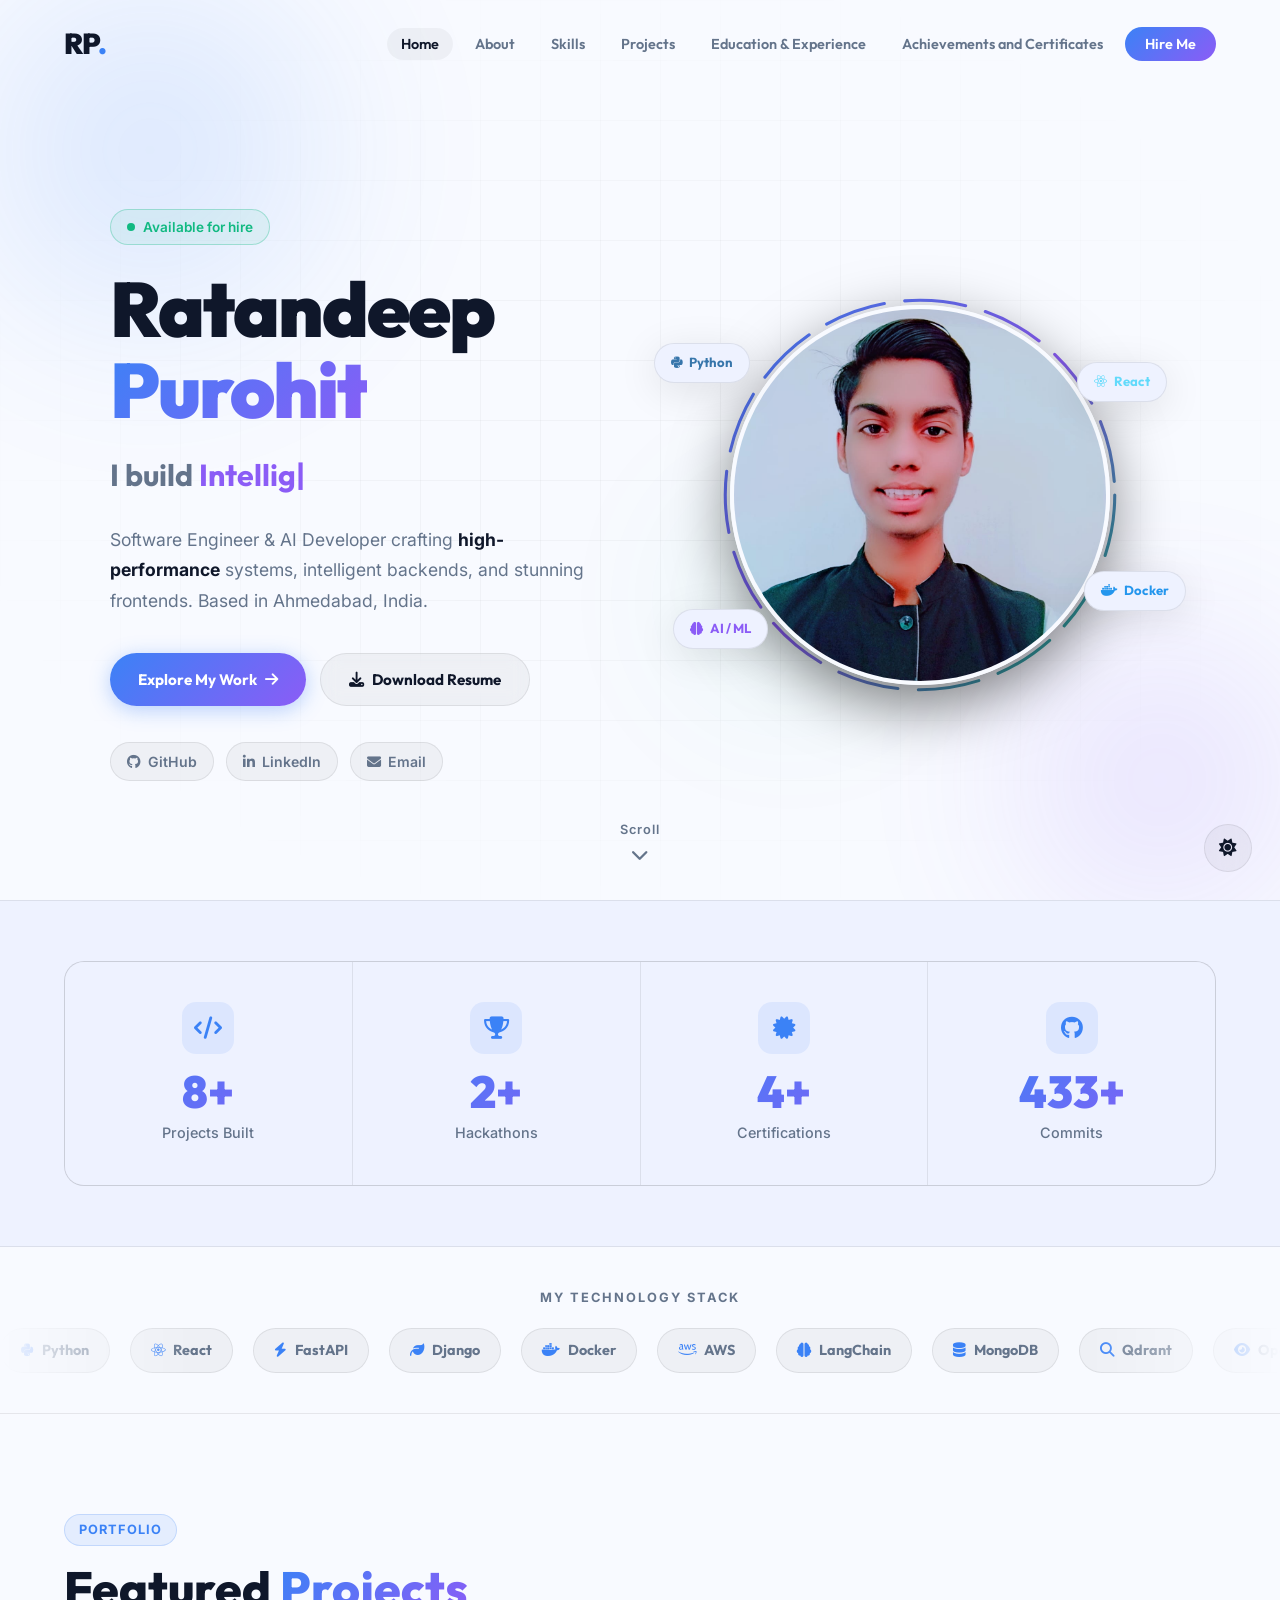
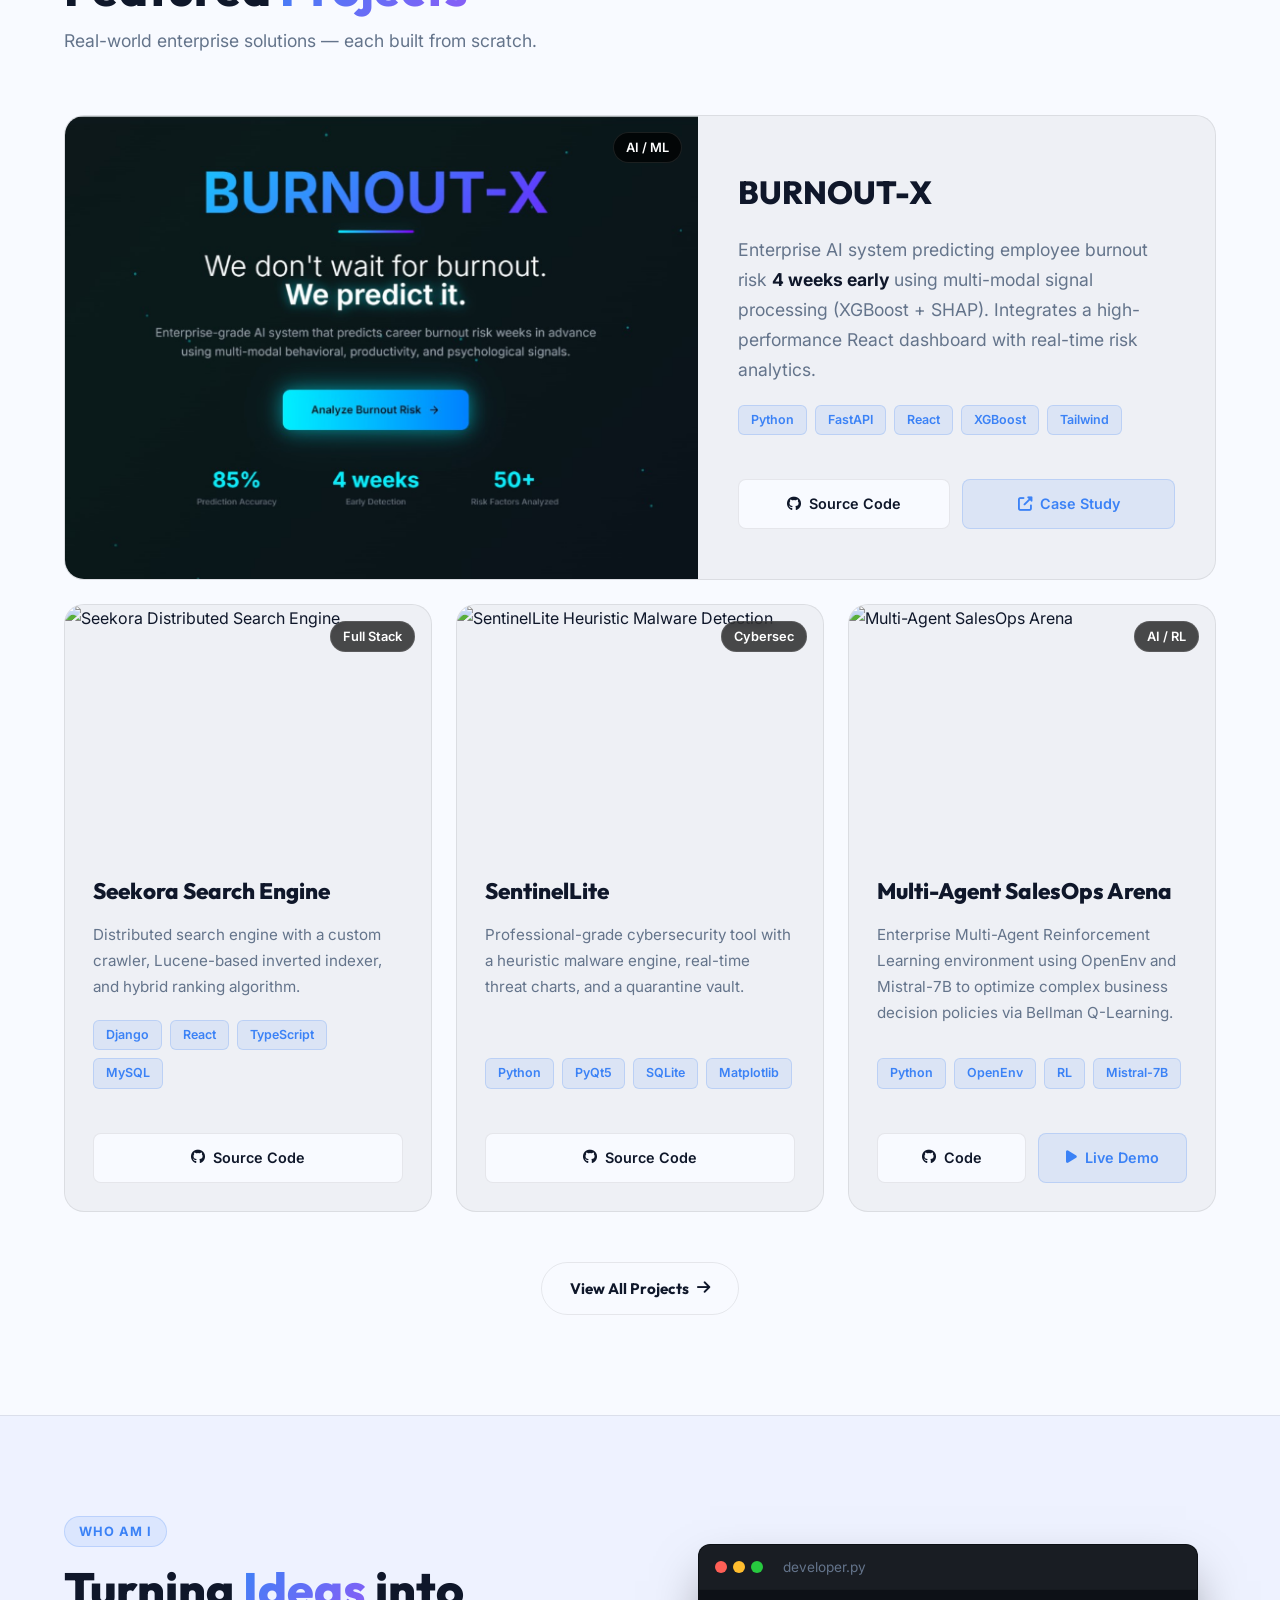
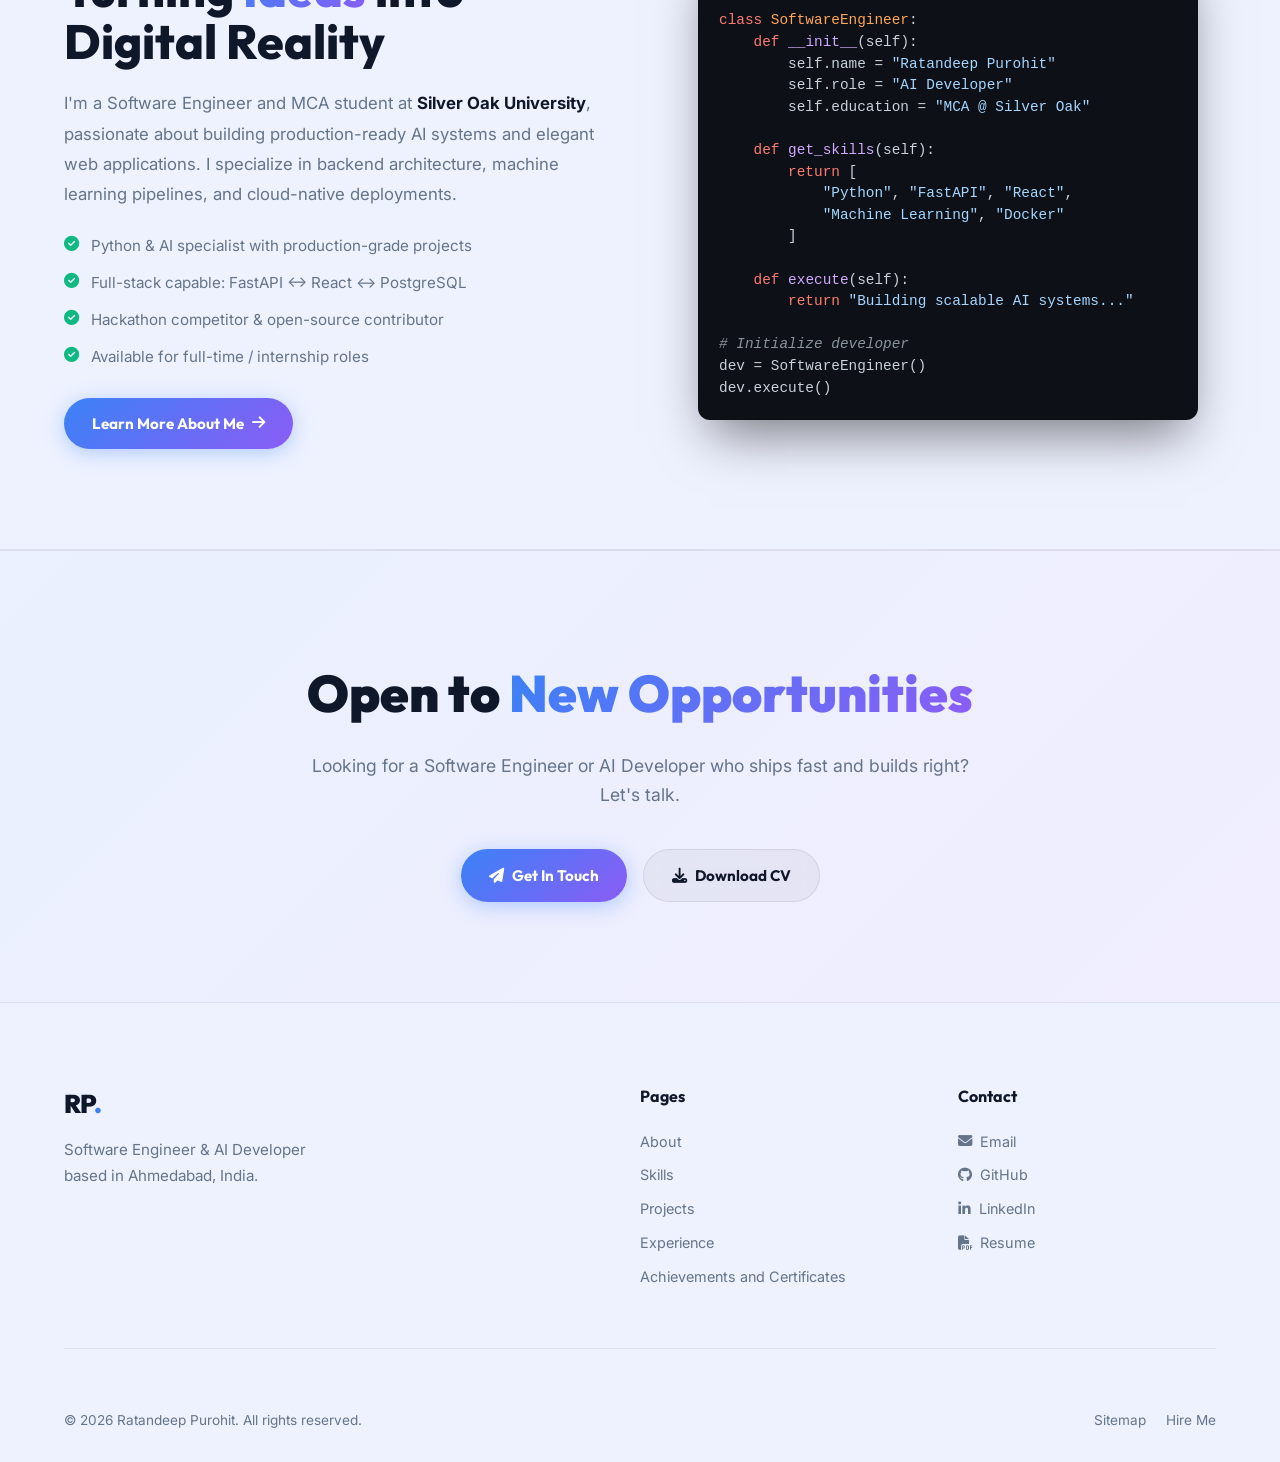
==== commit 2cb1e0ff: "Upgrade" ====
--- a/index.html
+++ b/index.html
@@ -22,14 +22,14 @@
     <meta property="og:title" content="Ratandeep Purohit | Software Engineer & AI Developer">
     <meta property="og:description"
         content="Portfolio of Ratandeep Purohit — Software Engineer & AI Developer specializing in Python, FastAPI, Django, React, and Machine Learning.">
-    <meta property="og:image" content="https://ratandeep-purohit.github.io/Portfolio/pic.jpg">
+    <meta property="og:image" content="https://ratandeep-purohit.github.io/Portfolio/photos/pic.jpg">
 
     <!-- Twitter -->
     <meta name="twitter:card" content="summary_large_image">
     <meta name="twitter:url" content="https://ratandeep-purohit.github.io/Portfolio/">
     <meta name="twitter:title" content="Ratandeep Purohit | Software Engineer & AI Developer">
     <meta name="twitter:description" content="Portfolio of Ratandeep Purohit — AI Developer & Software Engineer.">
-    <meta name="twitter:image" content="https://ratandeep-purohit.github.io/Portfolio/pic.jpg">
+    <meta name="twitter:image" content="https://ratandeep-purohit.github.io/Portfolio/photos/pic.jpg">
 
     <!-- JSON-LD Structured Data -->
     <script type="application/ld+json">
@@ -38,7 +38,7 @@
       "@type": "Person",
       "name": "Ratandeep Purohit",
       "url": "https://ratandeep-purohit.github.io/Portfolio/",
-      "image": "https://ratandeep-purohit.github.io/Portfolio/pic.jpg",
+      "image": "https://ratandeep-purohit.github.io/Portfolio/photos/pic.jpg",
       "sameAs": [
         "https://github.com/Ratandeep-purohit",
         "https://www.linkedin.com/in/ratandeep-purohit-ab0309304/"
@@ -79,7 +79,7 @@
       "jobTitle": "Software Engineer & AI Developer",
       "url": "https://ratandeep-purohit.github.io/Portfolio/",
       "email": "Rajatpurohit183@gmail.com",
-      "image": "https://ratandeep-purohit.github.io/Portfolio/pic.jpg",
+      "image": "https://ratandeep-purohit.github.io/Portfolio/photos/pic.jpg",
       "sameAs": [
         "https://www.linkedin.com/in/ratandeep-purohit-ab0309304/",
         "https://github.com/Ratandeep-purohit"
@@ -107,7 +107,7 @@
                 <li><a href="skills.html">Skills</a></li>
                 <li><a href="projects.html">Projects</a></li>
                 <li><a href="experience.html">Education & Experience</a></li>
-                <li><a href="achievements.html">Achievements</a></li>
+                <li><a href="achievements.html">Achievements and Certificates</a></li>
                 <li><a href="contact.html" class="nav-cta">Hire Me</a></li>
             </ul>
             <button class="hamburger" id="hamburger" aria-label="Toggle menu">
@@ -191,7 +191,7 @@
                             </defs>
                         </svg>
                         <!-- Profile Image -->
-                        <img src="pic.jpg" alt="Ratandeep Purohit — Software Engineer & AI Developer"
+                        <img src="photos/pic.jpg" alt="Ratandeep Purohit — Software Engineer & AI Developer"
                             class="profile-img"
                             onerror="this.src='https://images.unsplash.com/photo-1602233158242-3ba0ac4d2167?q=80&w=600&auto=format&fit=crop'">
                         <!-- Floating Tech Pills -->
@@ -285,9 +285,9 @@
                 <div class="projects-grid">
 
                     <!-- Card 1: BURNOUT-X -->
-                    <article class="project-card" data-aos="fade-up" data-aos-delay="0">
+                    <article class="project-card project-featured" data-aos="fade-up" data-aos-delay="0">
                         <div class="project-img-wrap">
-                            <img src="burnout-x.png" alt="BURNOUT-X AI Burnout Prediction Dashboard" loading="lazy">
+                            <img src="photos/burnout-x.png" alt="BURNOUT-X AI Burnout Prediction Dashboard" loading="lazy">
                             <div class="project-category-tag">AI / ML</div>
                         </div>
                         <div class="project-body">
@@ -480,7 +480,7 @@
                         <li><a href="skills.html">Skills</a></li>
                         <li><a href="projects.html">Projects</a></li>
                         <li><a href="experience.html">Experience</a></li>
-                        <li><a href="achievements.html">Achievements</a></li>
+                        <li><a href="achievements.html">Achievements and Certificates</a></li>
                     </ul>
                 </div>
                 <div class="footer-nav-col">
--- a/style.css
+++ b/style.css
@@ -179,6 +179,12 @@
 .proj-link-secondary { background:var(--surface); color:var(--text); border:1px solid var(--border); }
 .proj-link-secondary:hover { border-color:var(--blue); color:var(--blue); box-shadow:none; }
 
+.project-featured { grid-column: span 3; flex-direction: row; }
+.project-featured .project-img-wrap { width: 55%; height: auto; min-height: 380px; }
+.project-featured .project-body { width: 45%; padding: 50px 40px; justify-content: center; }
+.project-featured .project-body h3 { font-size: 2rem; margin-bottom: 16px; }
+.project-featured .project-body p { font-size: 1.1rem; }
+
 /* =====================================================
    ABOUT TEASER
 ===================================================== */
@@ -385,8 +391,9 @@
 ===================================================== */
 @media (max-width:1024px) {
     .projects-grid { grid-template-columns:1fr 1fr; }
-    .project-featured { grid-column:span 2; grid-template-columns:1fr; }
-    .project-featured .project-img-wrap { height:240px; }
+    .project-featured { grid-column:span 2; flex-direction: column; }
+    .project-featured .project-img-wrap { width: 100%; height:280px; min-height: unset; }
+    .project-featured .project-body { width: 100%; padding: 30px; }
 }
 @media (max-width:768px) {
     .hero-container { grid-template-columns:1fr; text-align:center; }
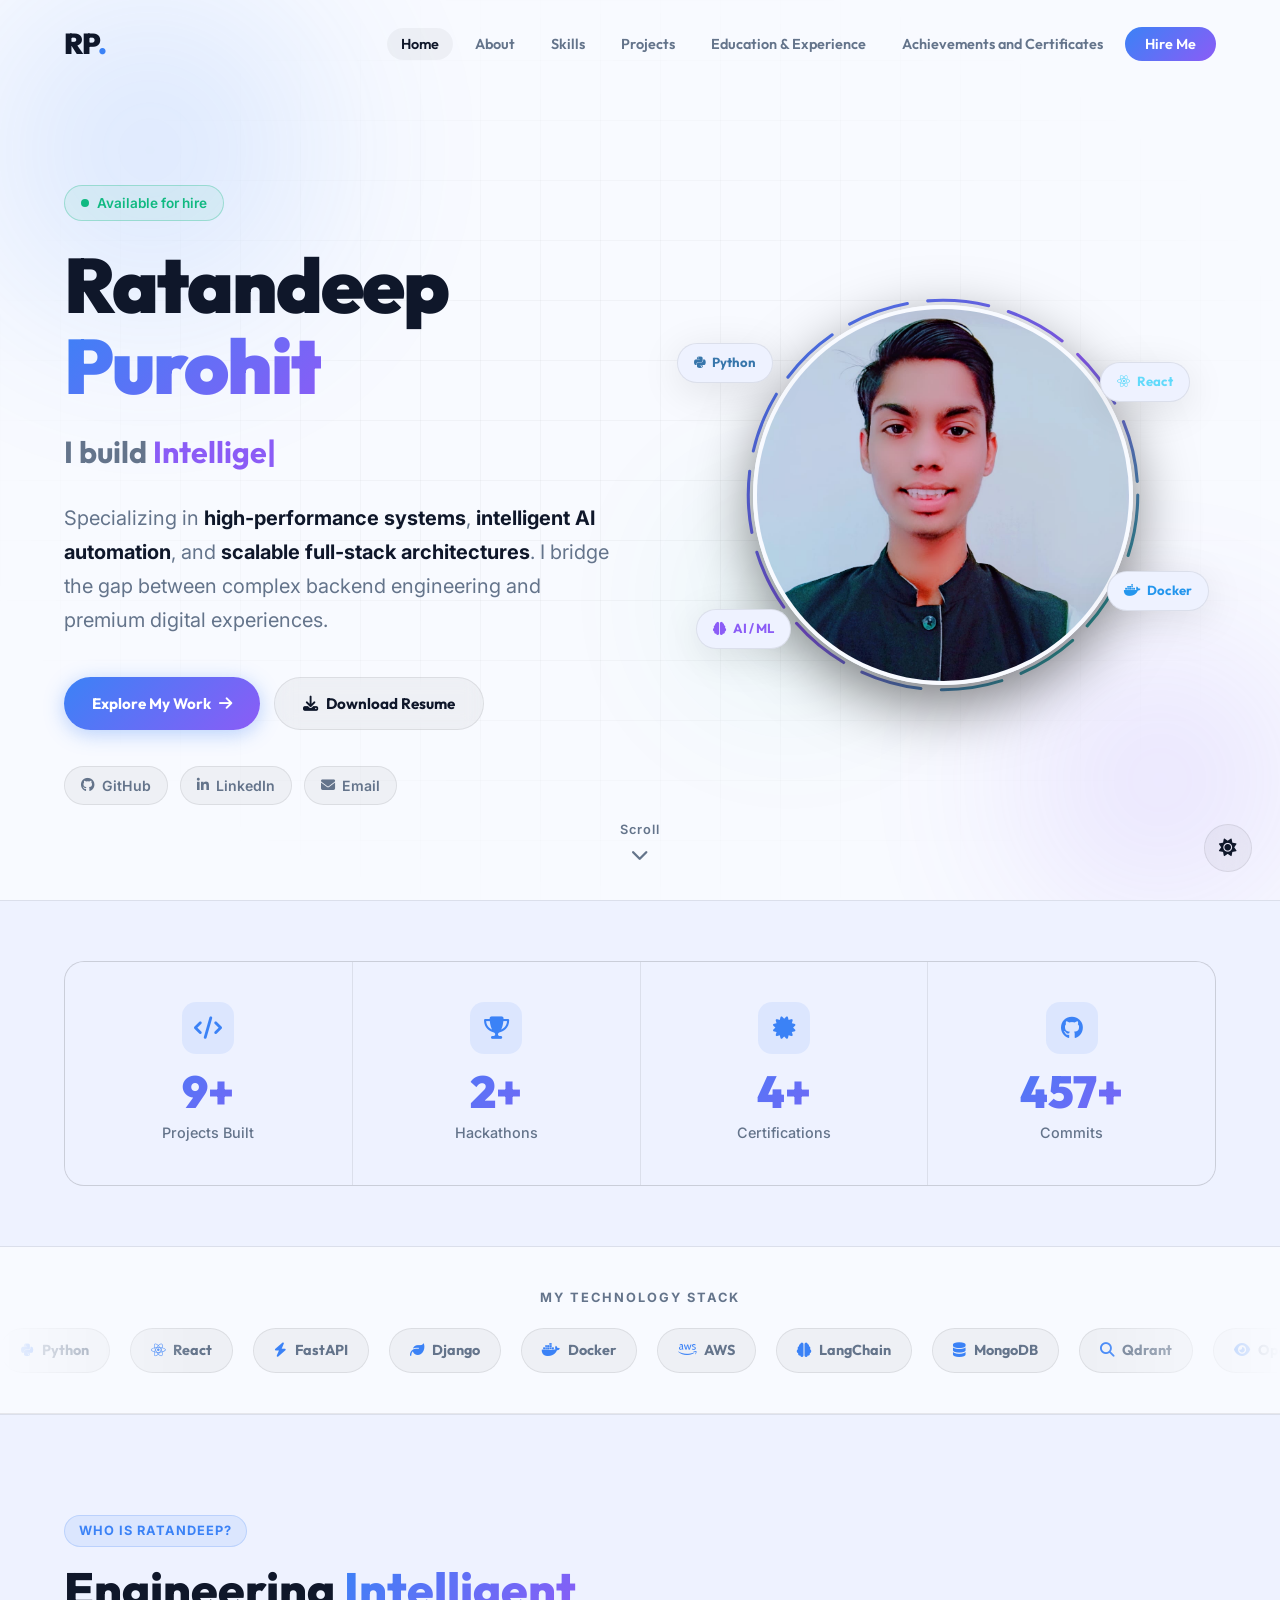
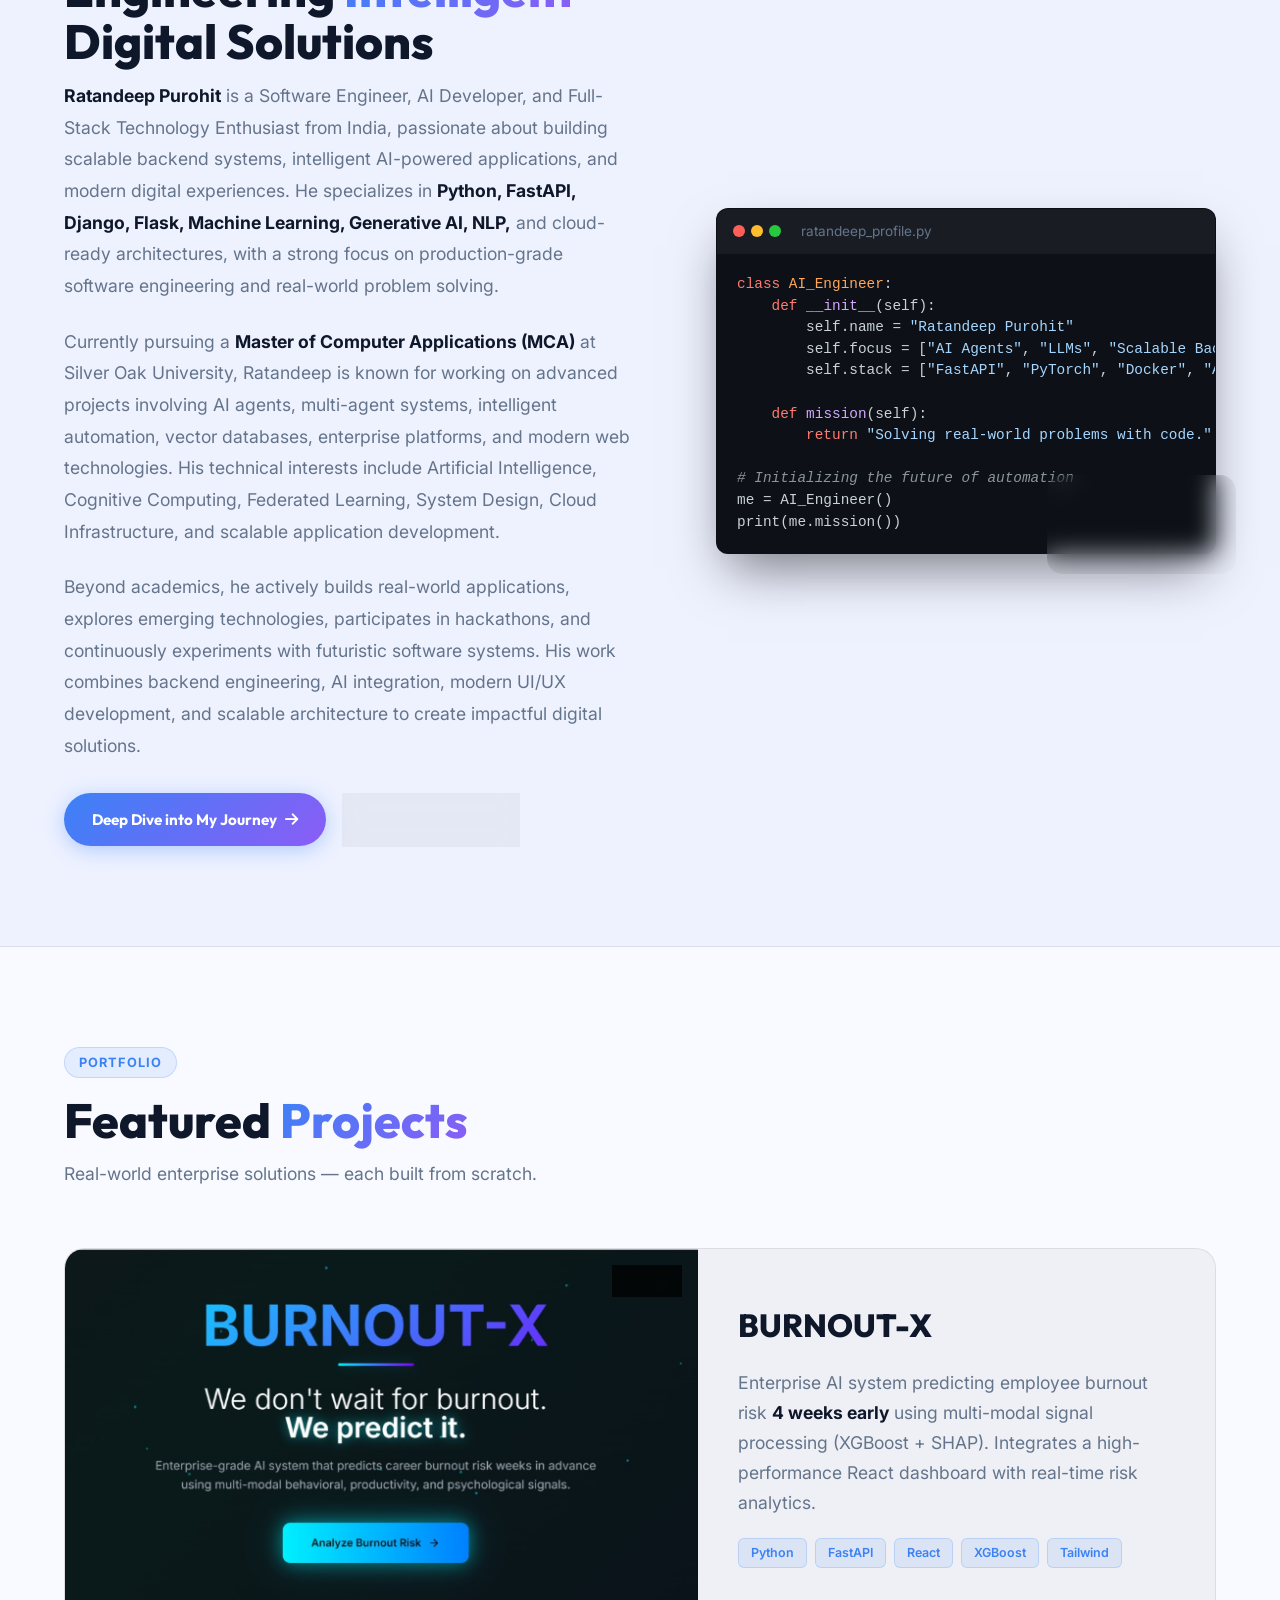
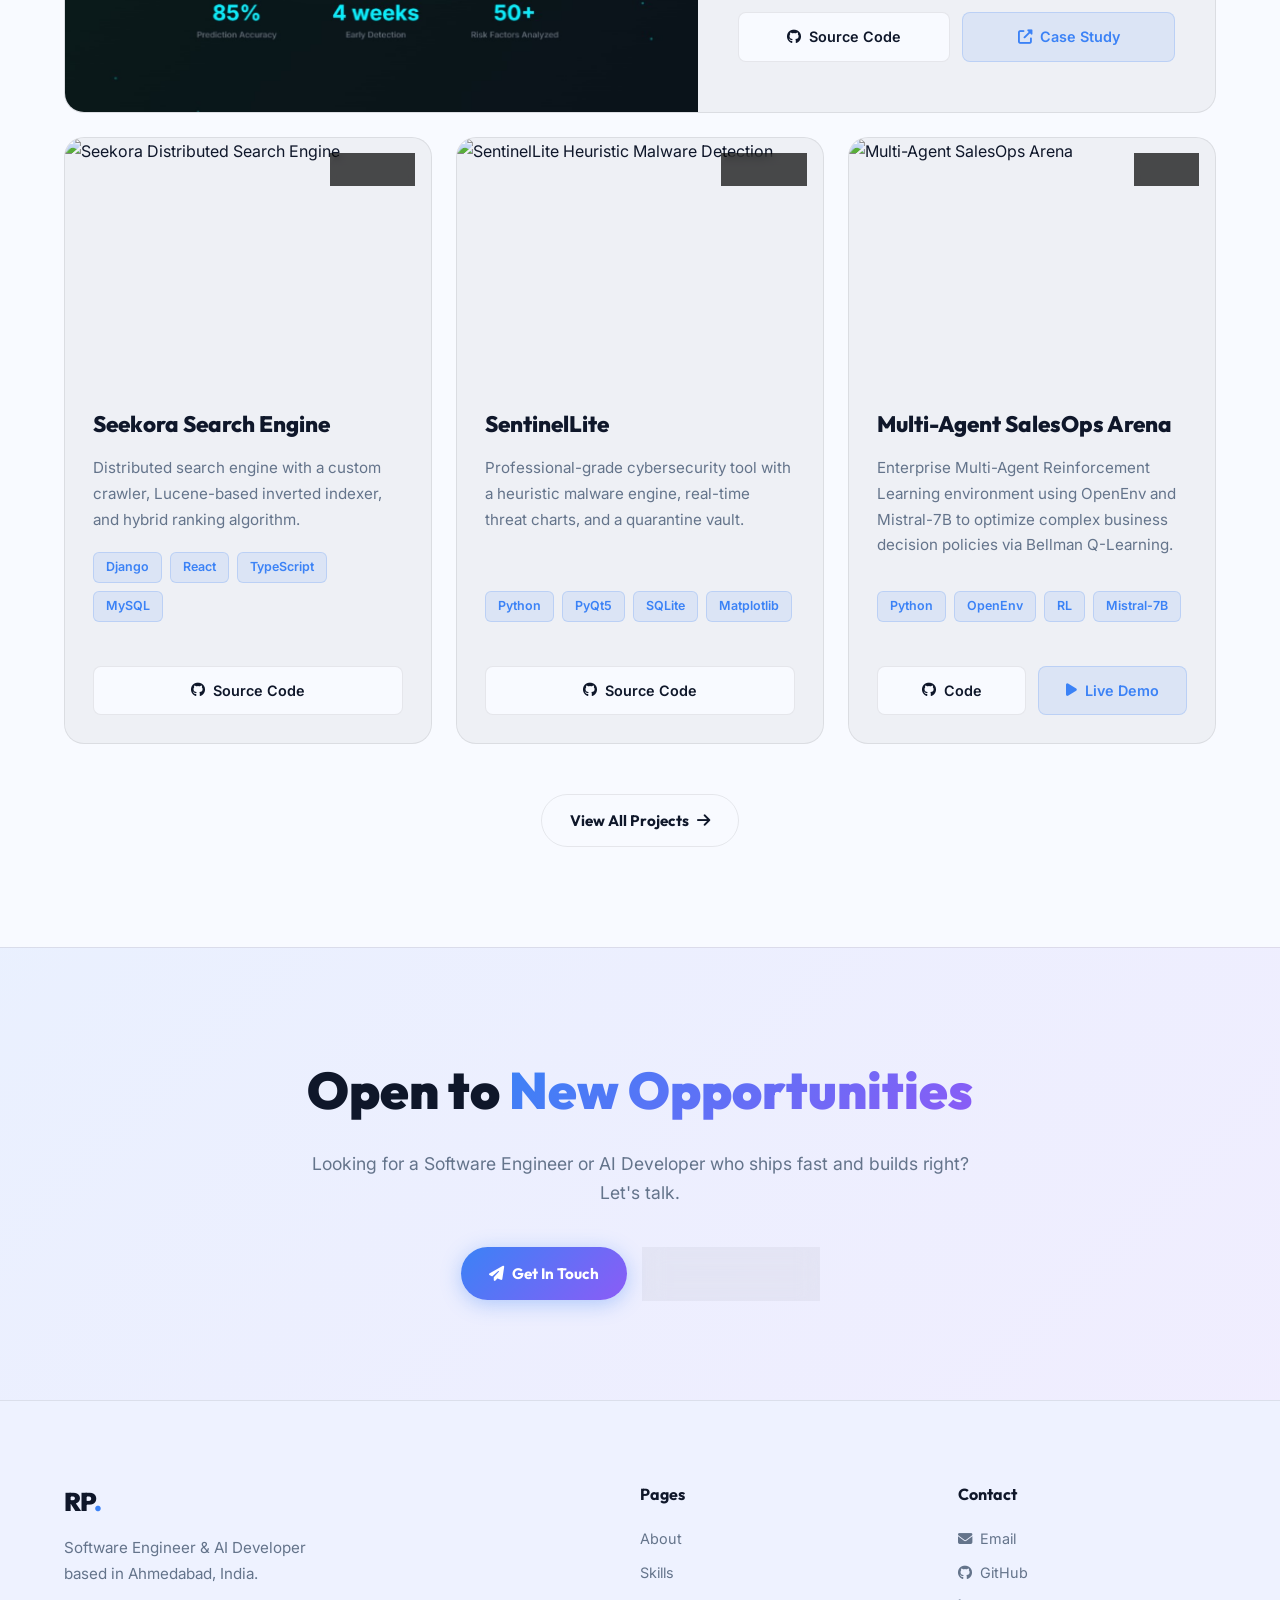
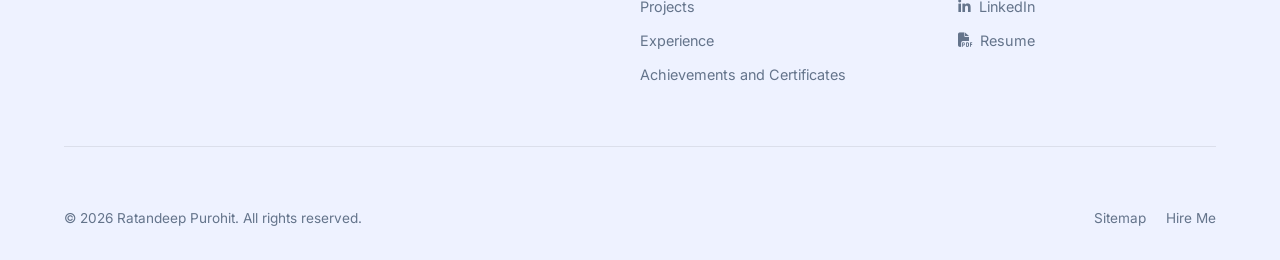
==== commit f7c5ecfd: "Update info" ====
--- a/index.html
+++ b/index.html
@@ -143,8 +143,9 @@
                         <span class="cursor-blink">|</span>
                     </div>
                     <p class="hero-tagline">
-                        Software Engineer & AI Developer crafting <strong>high-performance</strong> systems,
-                        intelligent backends, and stunning frontends. Based in Ahmedabad, India.
+                        Specializing in <strong>high-performance systems</strong>, <strong>intelligent AI automation</strong>, 
+                        and <strong>scalable full-stack architectures</strong>. I bridge the gap between complex 
+                        backend engineering and premium digital experiences.
                     </p>
 
                     <!-- CTA Buttons -->
@@ -272,6 +273,76 @@
             </div>
         </section>
 
+
+        <!-- ═══════════════════════ ABOUT SECTION (Integrated Bio) ═══════════════════════ -->
+        <section id="about" class="section about-section" aria-label="Professional Bio">
+            <div class="container">
+                <div class="about-grid" data-aos="fade-up">
+                    <!-- LEFT: Detailed Bio Text -->
+                    <div class="about-text">
+                        <span class="section-badge">Who is Ratandeep?</span>
+                        <h2 class="section-title">Engineering <span class="gradient-text">Intelligent</span> <br>Digital Solutions</h2>
+                        
+                        <div class="bio-content">
+                            <p><strong>Ratandeep Purohit</strong> is a Software Engineer, AI Developer, and Full-Stack Technology Enthusiast from India, passionate about building scalable backend systems, intelligent AI-powered applications, and modern digital experiences. He specializes in <strong>Python, FastAPI, Django, Flask, Machine Learning, Generative AI, NLP,</strong> and cloud-ready architectures, with a strong focus on production-grade software engineering and real-world problem solving.</p>
+                            
+                            <p>Currently pursuing a <strong>Master of Computer Applications (MCA)</strong> at Silver Oak University, Ratandeep is known for working on advanced projects involving AI agents, multi-agent systems, intelligent automation, vector databases, enterprise platforms, and modern web technologies. His technical interests include Artificial Intelligence, Cognitive Computing, Federated Learning, System Design, Cloud Infrastructure, and scalable application development.</p>
+                            
+                            <p>Beyond academics, he actively builds real-world applications, explores emerging technologies, participates in hackathons, and continuously experiments with futuristic software systems. His work combines backend engineering, AI integration, modern UI/UX development, and scalable architecture to create impactful digital solutions.</p>
+                        </div>
+
+                        <div class="about-cta-row">
+                            <a href="about.html" class="btn btn-primary">
+                                <span>Deep Dive into My Journey</span>
+                                <i class="fas fa-arrow-right"></i>
+                            </a>
+                            <a href="contact.html" class="btn btn-ghost">
+                                <span>Let's Collaborate</span>
+                            </a>
+                        </div>
+                    </div>
+
+                    <!-- RIGHT: Tech Identity / Code Window -->
+                    <div class="about-visual">
+                        <div class="code-window">
+                            <div class="code-header">
+                                <div class="code-dots">
+                                    <span class="dot red"></span>
+                                    <span class="dot yellow"></span>
+                                    <span class="dot green"></span>
+                                </div>
+                                <div class="code-title">ratandeep_profile.py</div>
+                            </div>
+                            <div class="code-body">
+                                <pre><code><span class="keyword">class</span> <span class="class-name">AI_Engineer</span>:
+    <span class="keyword">def</span> <span class="function">__init__</span>(self):
+        self.name = <span class="string">"Ratandeep Purohit"</span>
+        self.focus = [<span class="string">"AI Agents"</span>, <span class="string">"LLMs"</span>, <span class="string">"Scalable Backends"</span>]
+        self.stack = [<span class="string">"FastAPI"</span>, <span class="string">"PyTorch"</span>, <span class="string">"Docker"</span>, <span class="string">"AWS"</span>]
+        
+    <span class="keyword">def</span> <span class="function">mission</span>(self):
+        <span class="keyword">return</span> <span class="string">"Solving real-world problems with code."</span>
+
+<span class="comment"># Initializing the future of automation</span>
+me = AI_Engineer()
+print(me.mission())</code></pre>
+                            </div>
+                        </div>
+                        
+                        <!-- Floating Achievement Pills -->
+                        <div class="info-card-mini">
+                            <div class="mini-stat">
+                                <i class="fas fa-graduation-cap"></i>
+                                <span>MCA @ Silver Oak</span>
+                            </div>
+                            <div class="mini-stat">
+                                <i class="fas fa-microchip"></i>
+                                <span>AI Agent Specialist</span>
+                            </div>
+                        </div>
+                    </div>
+                </div>
+            </div>
         </section>
 
         <!-- ═══════════════════════ FEATURED PROJECTS ═══════════════════════ -->
@@ -287,7 +358,8 @@
                     <!-- Card 1: BURNOUT-X -->
                     <article class="project-card project-featured" data-aos="fade-up" data-aos-delay="0">
                         <div class="project-img-wrap">
-                            <img src="photos/burnout-x.png" alt="BURNOUT-X AI Burnout Prediction Dashboard" loading="lazy">
+                            <img src="photos/burnout-x.png" alt="BURNOUT-X AI Burnout Prediction Dashboard"
+                                loading="lazy">
                             <div class="project-category-tag">AI / ML</div>
                         </div>
                         <div class="project-body">
@@ -388,64 +460,6 @@
             </div>
         </section>
 
-        <!-- ═══════════════════════ ABOUT TEASER ═══════════════════════ -->
-        <section class="section about-teaser" aria-label="About Me Teaser">
-            <div class="container">
-                <div class="about-teaser-grid" data-aos="fade-up">
-                    <div class="about-teaser-text">
-                        <span class="section-badge">Who Am I</span>
-                        <h2 class="section-title">Turning <span class="gradient-text">Ideas</span> into<br>Digital
-                            Reality</h2>
-                        <p>I'm a Software Engineer and MCA student at <strong>Silver Oak University</strong>, passionate
-                            about building production-ready AI systems and elegant web applications. I specialize in
-                            backend architecture, machine learning pipelines, and cloud-native deployments.</p>
-                        <ul class="about-highlights">
-                            <li><i class="fas fa-check-circle"></i> Python & AI specialist with production-grade
-                                projects</li>
-                            <li><i class="fas fa-check-circle"></i> Full-stack capable: FastAPI ↔ React ↔ PostgreSQL
-                            </li>
-                            <li><i class="fas fa-check-circle"></i> Hackathon competitor & open-source contributor</li>
-                            <li><i class="fas fa-check-circle"></i> Available for full-time / internship roles</li>
-                        </ul>
-                        <a href="about.html" class="btn btn-primary" style="margin-top: 28px;">
-                            Learn More About Me <i class="fas fa-arrow-right"></i>
-                        </a>
-                    </div>
-                    <div class="about-teaser-img">
-                        <div class="code-window">
-                            <div class="code-header">
-                                <div class="code-dots">
-                                    <span class="dot red"></span>
-                                    <span class="dot yellow"></span>
-                                    <span class="dot green"></span>
-                                </div>
-                                <div class="code-title">developer.py</div>
-                            </div>
-                            <div class="code-body">
-                                <pre><code><span class="keyword">class</span> <span class="class-name">SoftwareEngineer</span>:
-    <span class="keyword">def</span> <span class="function">__init__</span>(self):
-        self.name = <span class="string">"Ratandeep Purohit"</span>
-        self.role = <span class="string">"AI Developer"</span>
-        self.education = <span class="string">"MCA @ Silver Oak"</span>
-        
-    <span class="keyword">def</span> <span class="function">get_skills</span>(self):
-        <span class="keyword">return</span> [
-            <span class="string">"Python"</span>, <span class="string">"FastAPI"</span>, <span class="string">"React"</span>,
-            <span class="string">"Machine Learning"</span>, <span class="string">"Docker"</span>
-        ]
-        
-    <span class="keyword">def</span> <span class="function">execute</span>(self):
-        <span class="keyword">return</span> <span class="string">"Building scalable AI systems..."</span>
-
-<span class="comment"># Initialize developer</span>
-dev = SoftwareEngineer()
-dev.execute()</code></pre>
-                            </div>
-                        </div>
-                    </div>
-                </div>
-            </div>
-        </section>
 
         <!-- ═══════════════════════ CTA BANNER ═══════════════════════ -->
         <section class="cta-banner" aria-label="Call to Action">
--- a/style.css
+++ b/style.css
@@ -110,7 +110,7 @@
 .typing-text { color:var(--purple); min-width:2px; }
 .cursor-blink { color:var(--purple); animation:blink 1s step-end infinite; }
 @keyframes blink { 0%,100%{opacity:1;} 50%{opacity:0;} }
-.hero-tagline { font-size:1.1rem; color:var(--muted); max-width:500px; margin-bottom:36px; line-height:1.75; }
+.hero-tagline { font-size:1.25rem; color:var(--muted); max-width:600px; margin-bottom:40px; line-height:1.7; }
 .hero-tagline strong { color:var(--text); }
 .hero-cta { display:flex; gap:14px; flex-wrap:wrap; margin-bottom:36px; }
 .hero-socials { display:flex; gap:12px; flex-wrap:wrap; }
@@ -186,16 +186,22 @@
 .project-featured .project-body p { font-size: 1.1rem; }
 
 /* =====================================================
-   ABOUT TEASER
-===================================================== */
-.about-teaser { background:var(--bg2); border-top:1px solid var(--border); border-bottom:1px solid var(--border); }
-.about-teaser-grid { display:grid; grid-template-columns:1fr 1fr; gap:80px; align-items:center; }
-.about-teaser-text p { color:var(--muted); font-size:1.05rem; margin:20px 0 24px; line-height:1.8; }
-.about-teaser-text strong { color:var(--text); }
-.about-highlights { display:flex; flex-direction:column; gap:12px; }
-.about-highlights li { display:flex; align-items:flex-start; gap:12px; color:var(--muted); font-size:.95rem; }
-.about-highlights li i { color:var(--green); margin-top:3px; flex-shrink:0; }
-.code-window { background: #0d1117; border: 1px solid var(--border); border-radius: 12px; overflow: hidden; box-shadow: 0 25px 50px -12px rgba(0, 0, 0, 0.5); width: 100%; max-width: 500px; margin: 0 auto; font-family: 'Consolas', 'Monaco', 'Courier New', monospace; font-size: 0.9rem; line-height: 1.5; }
+   ABOUT SECTION
+===================================================== */
+.about-section { background: var(--bg2); border-top: 1px solid var(--border); border-bottom: 1px solid var(--border); position: relative; overflow: hidden; }
+.about-grid { display: grid; grid-template-columns: 1.1fr 0.9fr; gap: 80px; align-items: center; }
+.about-text .bio-content p { color: var(--muted); font-size: 1.1rem; margin-bottom: 24px; line-height: 1.8; }
+.about-text .bio-content strong { color: var(--text); font-weight: 700; }
+.about-cta-row { display: flex; gap: 16px; margin-top: 32px; flex-wrap: wrap; }
+
+.about-visual { position: relative; }
+.info-card-mini { position: absolute; bottom: -20px; right: -20px; background: rgba(13, 17, 23, 0.8); border: 1px solid var(--border); padding: 20px; border-radius: 16px; display: flex; flex-direction: column; gap: 12px; box-shadow: var(--shadow); backdrop-filter: blur(12px); z-index: 10; animation: profileFloat 6s ease-in-out infinite; }
+.mini-stat { display: flex; align-items: center; gap: 12px; font-family: var(--font-h); font-weight: 700; font-size: 0.85rem; color: var(--text); }
+.mini-stat i { color: var(--blue); font-size: 1rem; }
+
+@keyframes profileFloat { 0%, 100% { transform: translateY(0); } 50% { transform: translateY(-10px); } }
+
+.code-window { background: #0d1117; border: 1px solid var(--border); border-radius: 12px; overflow: hidden; box-shadow: 0 25px 50px -12px rgba(0, 0, 0, 0.5); width: 100%; max-width: 500px; margin: 0 auto; font-family: 'Consolas', 'Monaco', 'Courier New', monospace; font-size: 0.9rem; line-height: 1.5; position: relative; z-index: 1; }
 .code-header { background: rgba(255, 255, 255, 0.05); padding: 12px 16px; display: flex; align-items: center; border-bottom: 1px solid var(--border); }
 .code-dots { display: flex; gap: 6px; }
 .code-dots .dot { width: 12px; height: 12px; border-radius: 50%; }
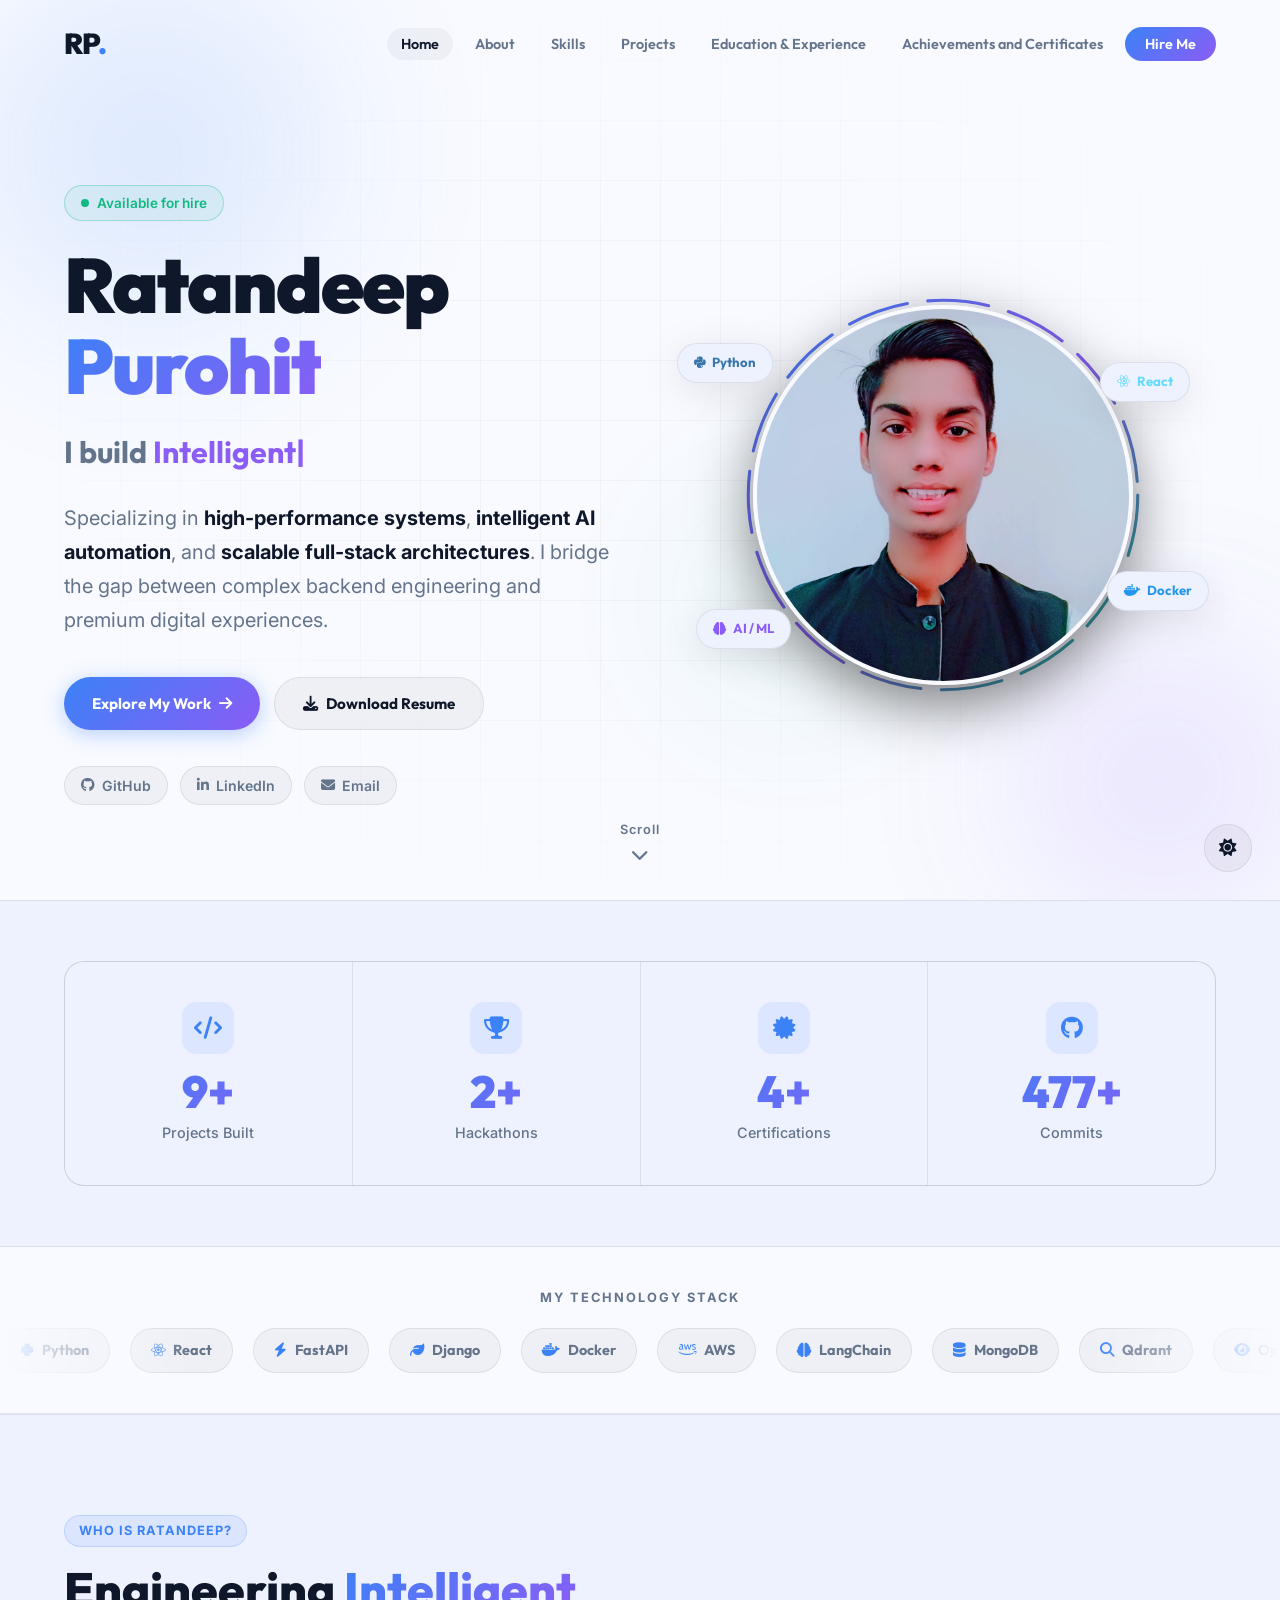
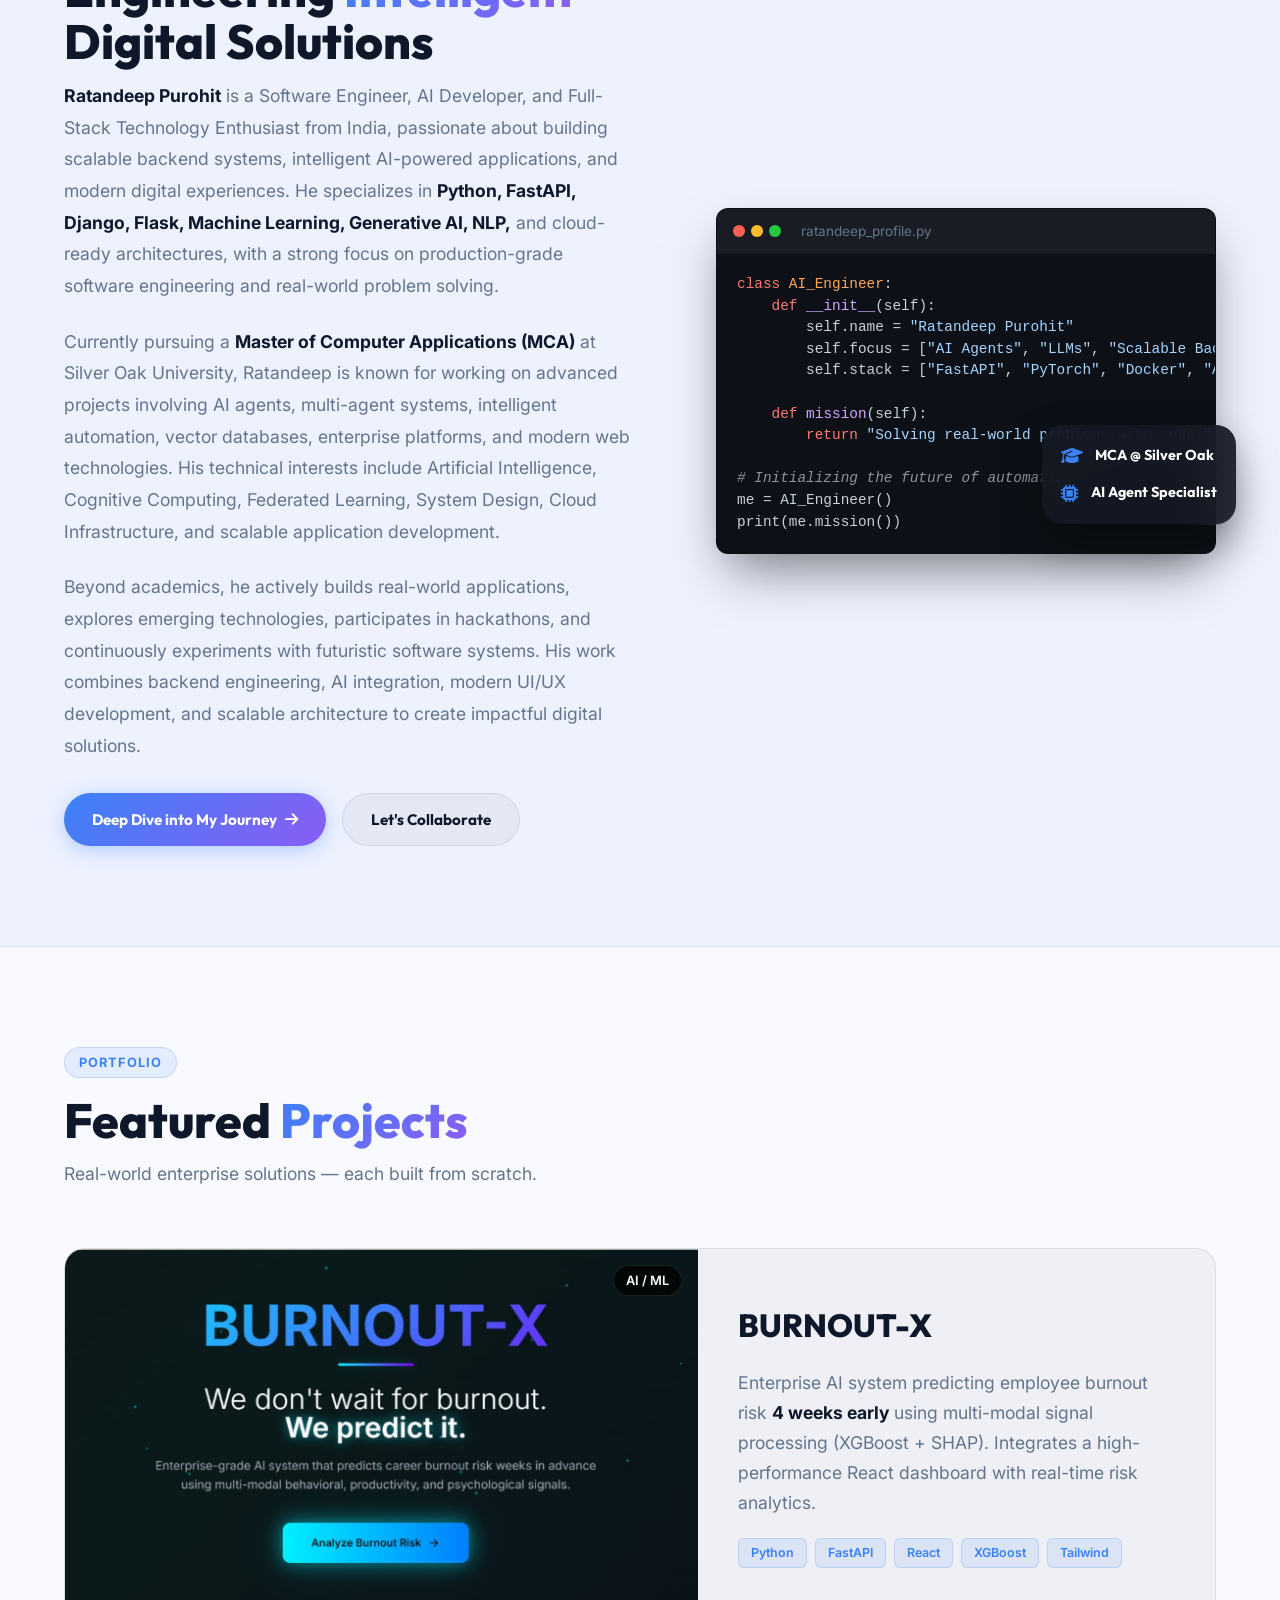
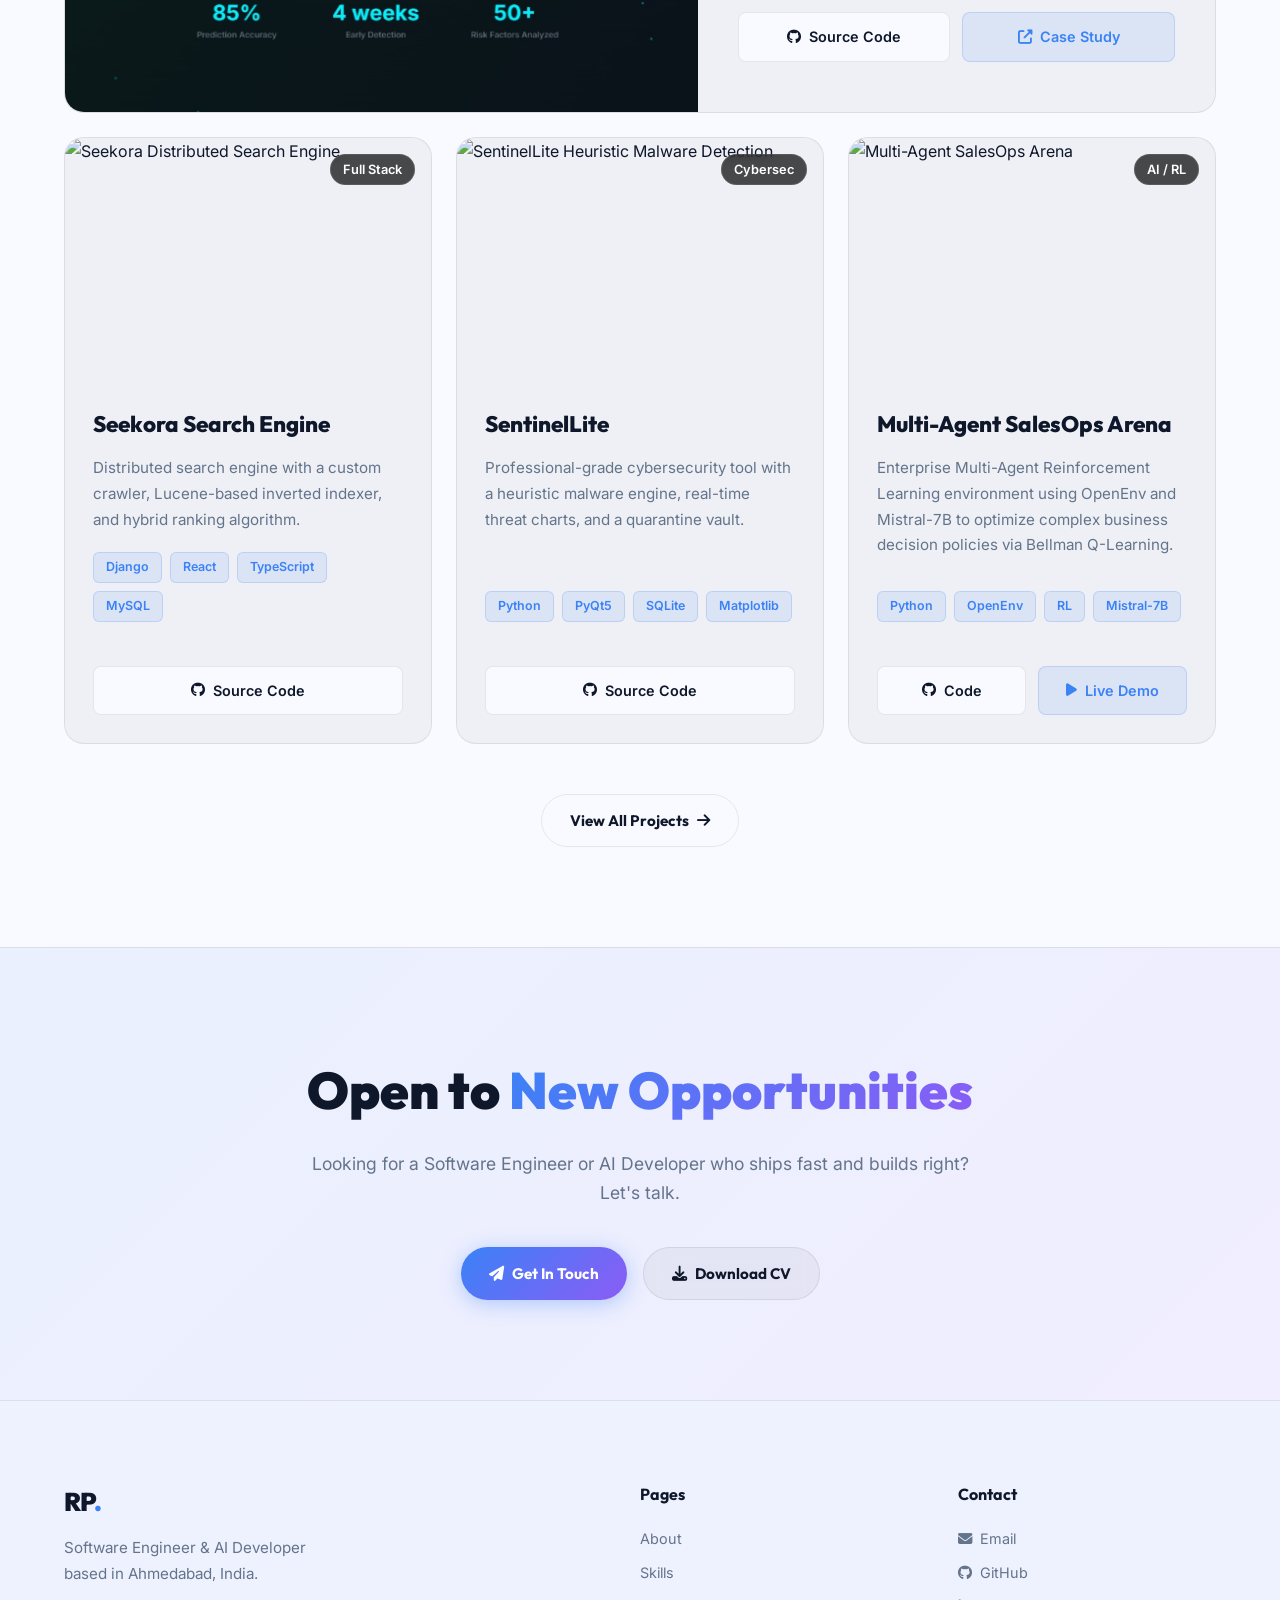
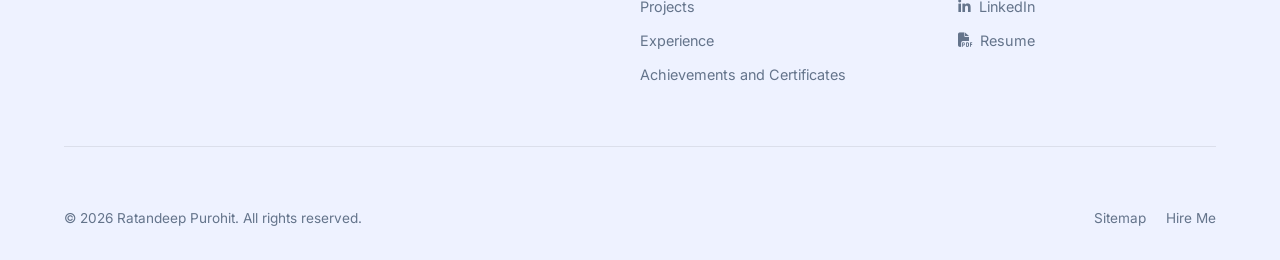
==== commit 9096a609: "fix styling2" ====
--- a/index.html
+++ b/index.html
@@ -68,7 +68,7 @@
     </noscript>
 
     <!-- Stylesheet -->
-    <link rel="stylesheet" href="style.css?v=4.0">
+    <link rel="stylesheet" href="style.css?v=4.1">
 
     <!-- Schema Markup -->
     <script type="application/ld+json">
@@ -522,4 +522,4 @@
     <script src="script.js?v=4.0" defer></script>
 </body>
 
-</html>+</html>
--- a/style.css
+++ b/style.css
@@ -188,16 +188,58 @@
 /* =====================================================
    ABOUT SECTION
 ===================================================== */
-.about-section { background: var(--bg2); border-top: 1px solid var(--border); border-bottom: 1px solid var(--border); position: relative; overflow: hidden; }
+.about-section { background: var(--bg2); border-top: 1px solid var(--border); border-bottom: 1px solid var(--border); position: relative; }
 .about-grid { display: grid; grid-template-columns: 1.1fr 0.9fr; gap: 80px; align-items: center; }
+.about-teaser-grid { display: grid; grid-template-columns: 1.1fr 0.9fr; gap: 60px; align-items: center; }
 .about-text .bio-content p { color: var(--muted); font-size: 1.1rem; margin-bottom: 24px; line-height: 1.8; }
 .about-text .bio-content strong { color: var(--text); font-weight: 700; }
 .about-cta-row { display: flex; gap: 16px; margin-top: 32px; flex-wrap: wrap; }
 
+/* ── Premium About Image ── */
+.premium-img-wrapper {
+    position: relative;
+    width: 100%;
+    max-width: 500px;
+    margin: 0 auto;
+    border-radius: 24px;
+    z-index: 1;
+}
+.premium-img-backdrop {
+    position: absolute;
+    inset: 0;
+    border-radius: 24px;
+    background: var(--grad);
+    opacity: 0.15;
+    filter: blur(20px);
+    transform: translateY(10px) scale(0.95);
+    z-index: -1;
+    transition: all 0.5s var(--ease);
+}
+.premium-img-wrapper:hover .premium-img-backdrop {
+    opacity: 0.25;
+    transform: translateY(15px) scale(0.98);
+    filter: blur(25px);
+}
+.premium-img {
+    width: 100%;
+    height: 450px;
+    object-fit: cover;
+    border-radius: 24px;
+    display: block;
+    border: 1px solid var(--border);
+    box-shadow: var(--shadow);
+    transition: transform 0.5s var(--ease), box-shadow 0.5s var(--ease);
+}
+.premium-img-wrapper:hover .premium-img {
+    transform: translateY(-8px);
+    box-shadow: 0 20px 50px rgba(0,0,0,0.15);
+}
+
+
 .about-visual { position: relative; }
-.info-card-mini { position: absolute; bottom: -20px; right: -20px; background: rgba(13, 17, 23, 0.8); border: 1px solid var(--border); padding: 20px; border-radius: 16px; display: flex; flex-direction: column; gap: 12px; box-shadow: var(--shadow); backdrop-filter: blur(12px); z-index: 10; animation: profileFloat 6s ease-in-out infinite; }
-.mini-stat { display: flex; align-items: center; gap: 12px; font-family: var(--font-h); font-weight: 700; font-size: 0.85rem; color: var(--text); }
-.mini-stat i { color: var(--blue); font-size: 1rem; }
+.info-card-mini { position: absolute; bottom: 30px; right: -20px; background: rgba(20, 25, 35, 0.9); border: 1px solid var(--border); padding: 18px; border-radius: 20px; display: flex; flex-direction: column; gap: 14px; box-shadow: 0 20px 40px rgba(0,0,0,0.4); backdrop-filter: blur(20px); z-index: 10; animation: profileFloat 6s ease-in-out infinite; }
+.mini-stat { display: flex; align-items: center; gap: 12px; font-family: var(--font-h); font-weight: 700; font-size: 0.9rem; color: #ffffff; }
+.mini-stat i { color: var(--blue); font-size: 1.1rem; }
 
 @keyframes profileFloat { 0%, 100% { transform: translateY(0); } 50% { transform: translateY(-10px); } }
 
@@ -281,7 +323,7 @@
 .bento-box:hover { transform: translateY(-5px); border-color: rgba(59,130,246,0.3); }
 .bento-large { grid-column: span 2; grid-row: span 2; }
 .bento-wide { grid-column: span 2; }
-.bento-icon { font-size: 2.5rem; background: var(--grad); -webkit-background-clip: text; -webkit-text-fill-color: transparent; margin-bottom: 24px; }
+.bento-icon { font-size: 2.5rem; background: var(--grad); -webkit-background-clip: text; background-clip: text; -webkit-text-fill-color: transparent; margin-bottom: 24px; }
 .bento-box h3 { font-family: var(--font-h); font-size: 1.5rem; font-weight: 800; margin-bottom: 16px; }
 .bento-large h3 { font-size: 2rem; }
 .bento-box p { color: var(--muted); font-size: 1rem; line-height: 1.7; }
@@ -413,6 +455,7 @@
     .projects-grid { grid-template-columns:1fr; }
     .project-featured { grid-column:span 1; }
     .about-teaser-grid { grid-template-columns:1fr; gap:50px; }
+    .premium-img { height: 280px; }
     .footer-top { grid-template-columns:1fr; gap:40px; }
     .footer-bottom { flex-direction:column; gap:14px; text-align:center; }
     .hamburger { display:flex; }
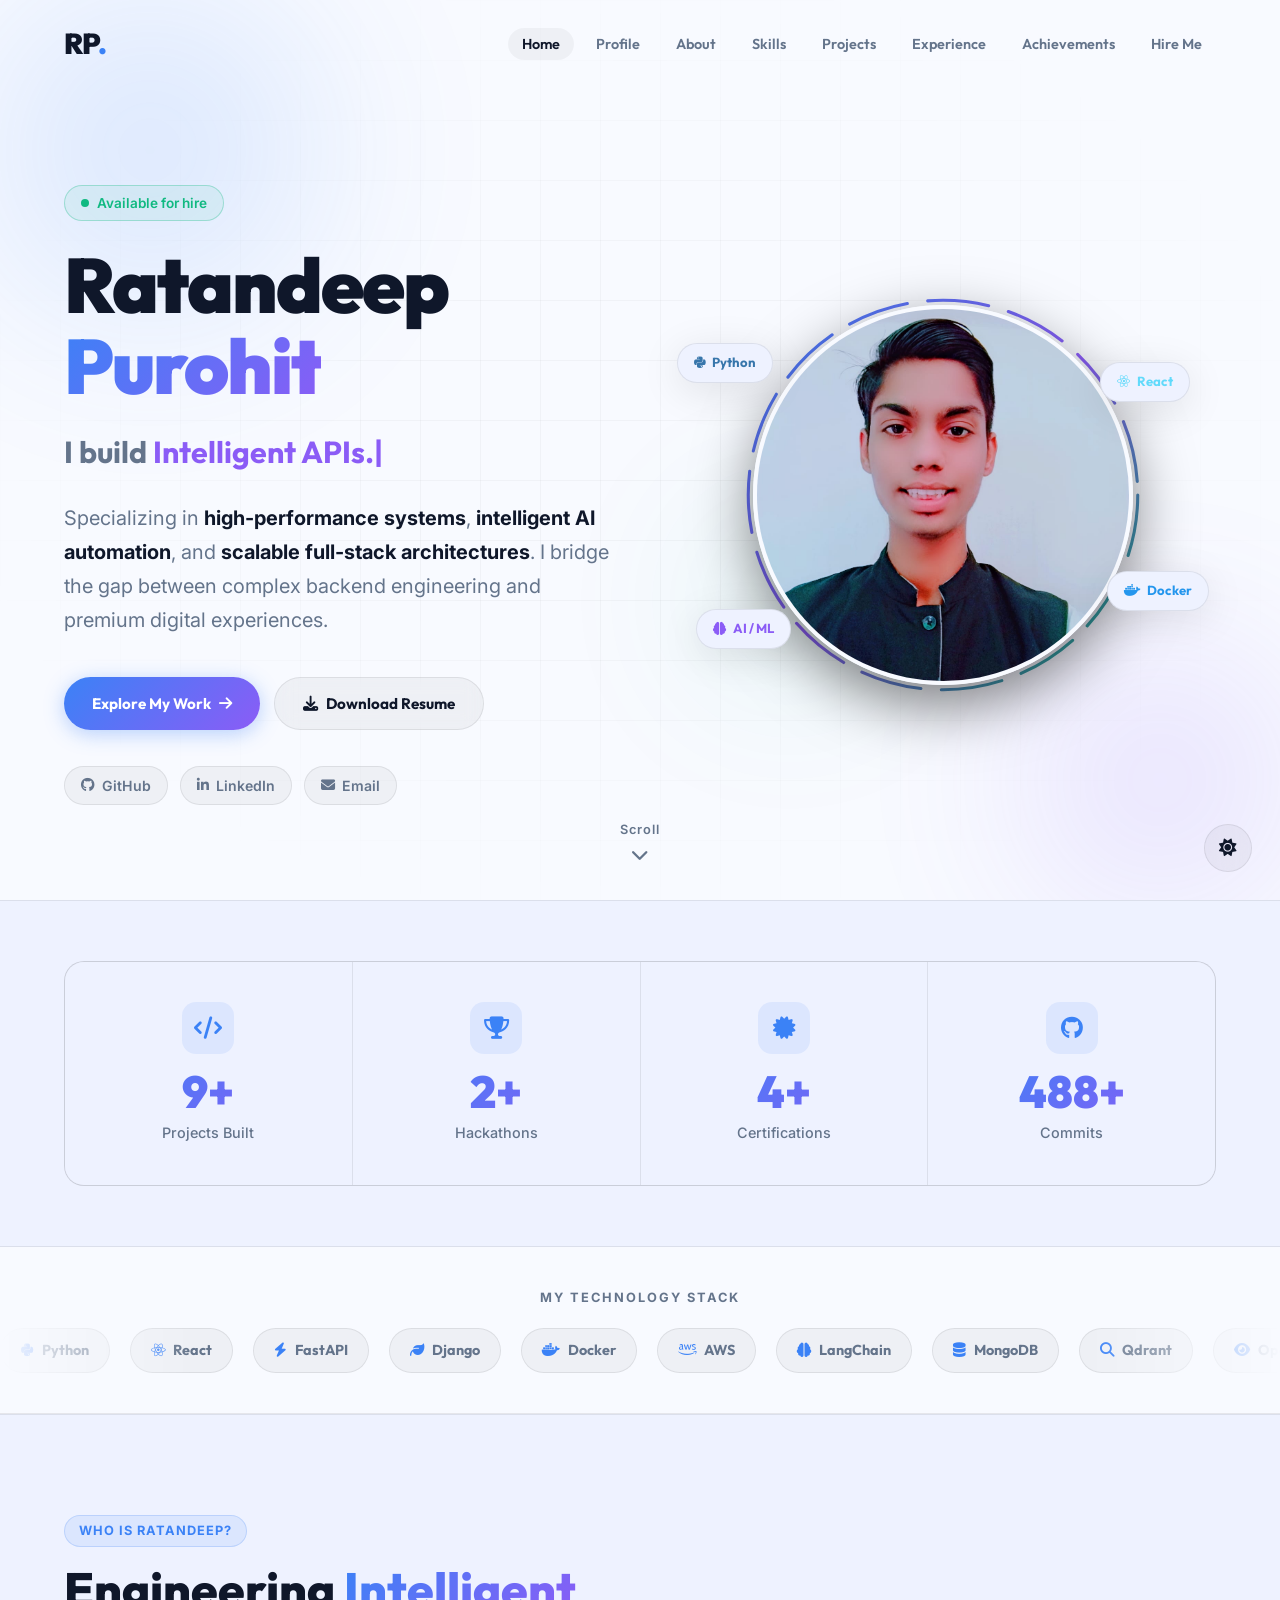
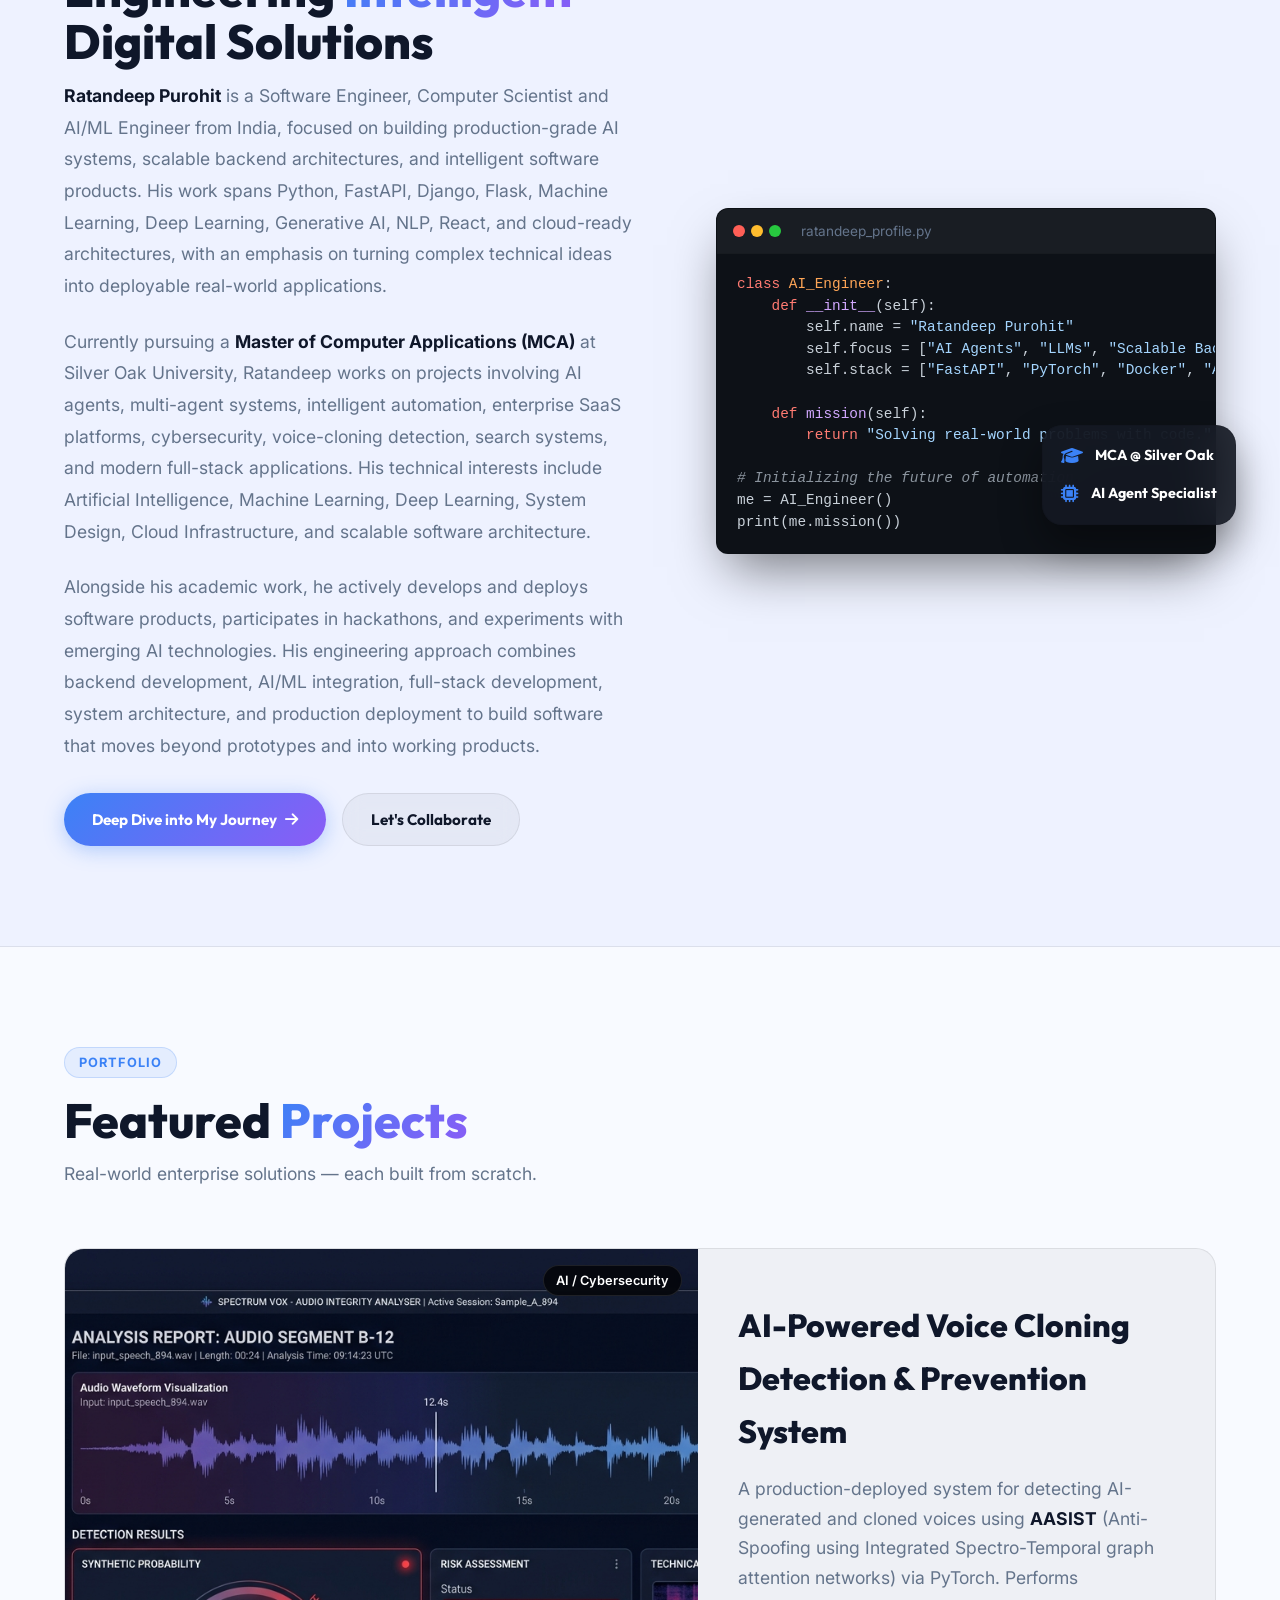
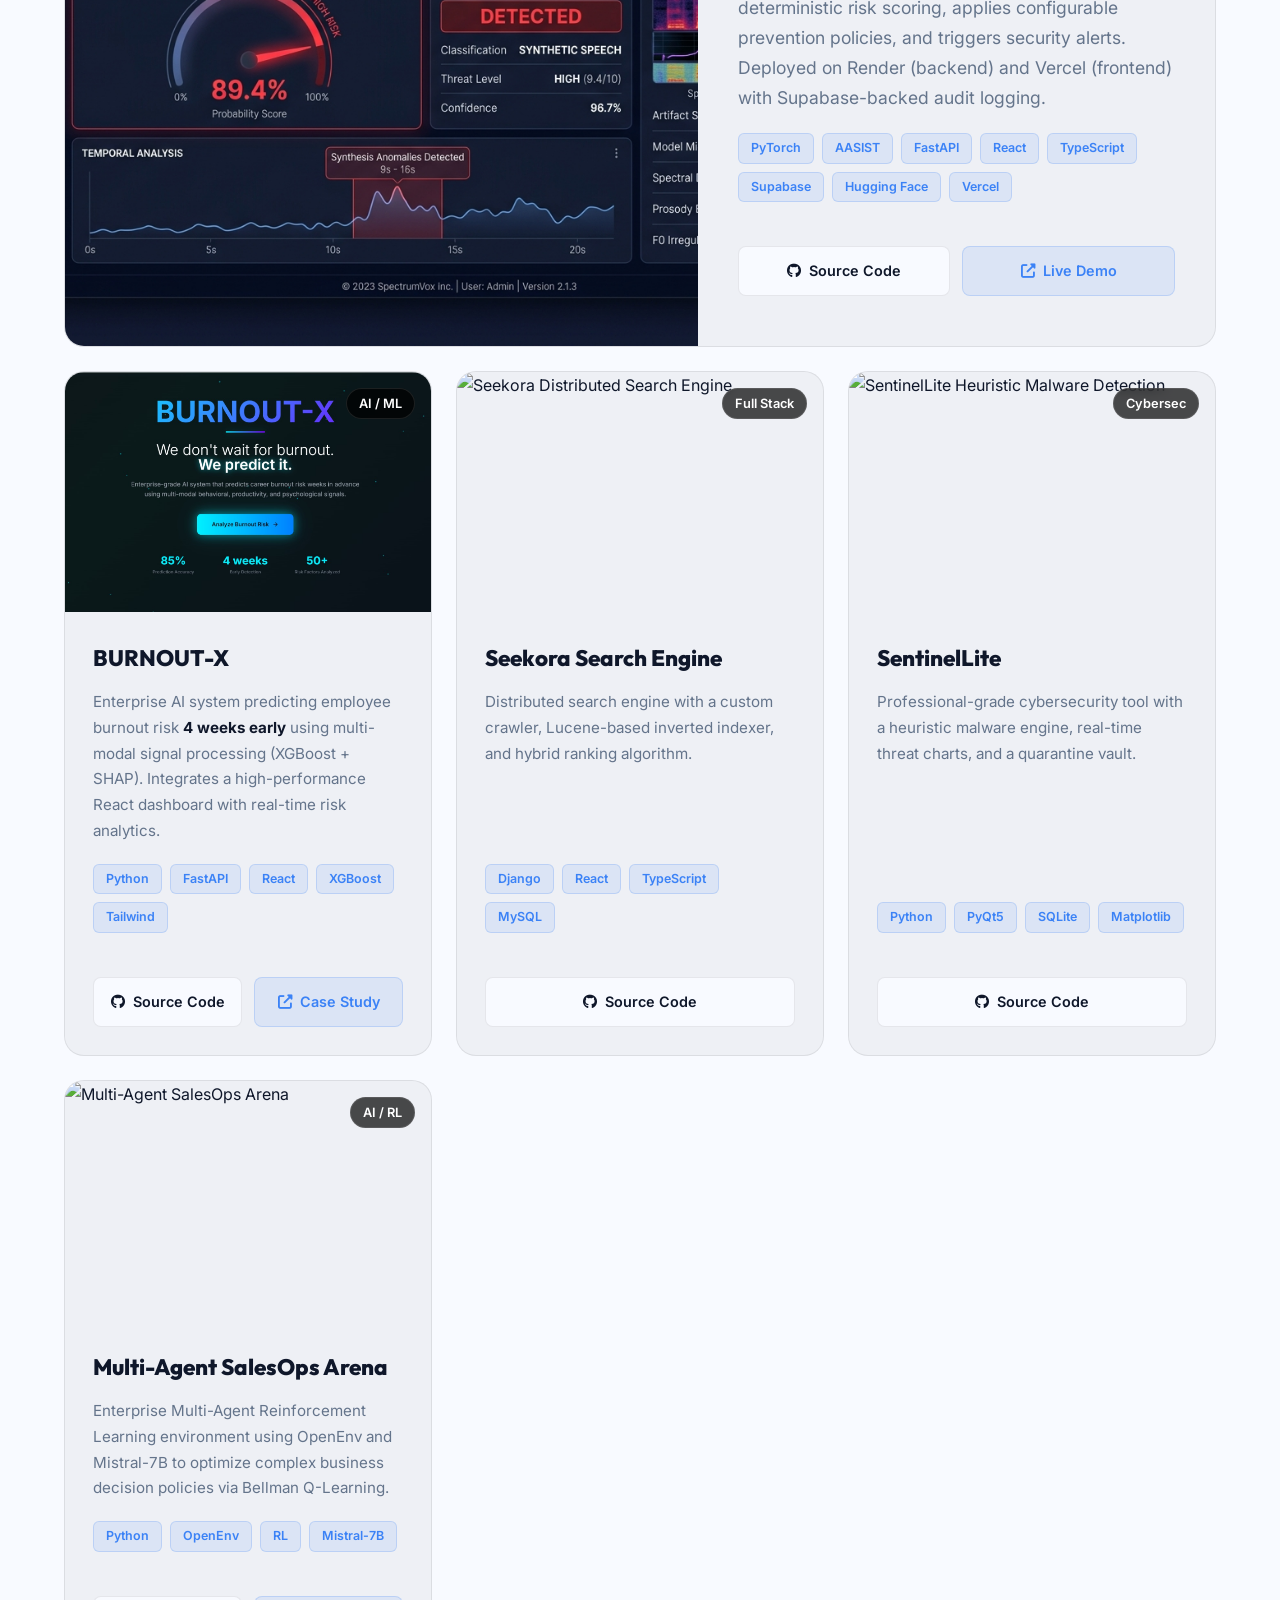
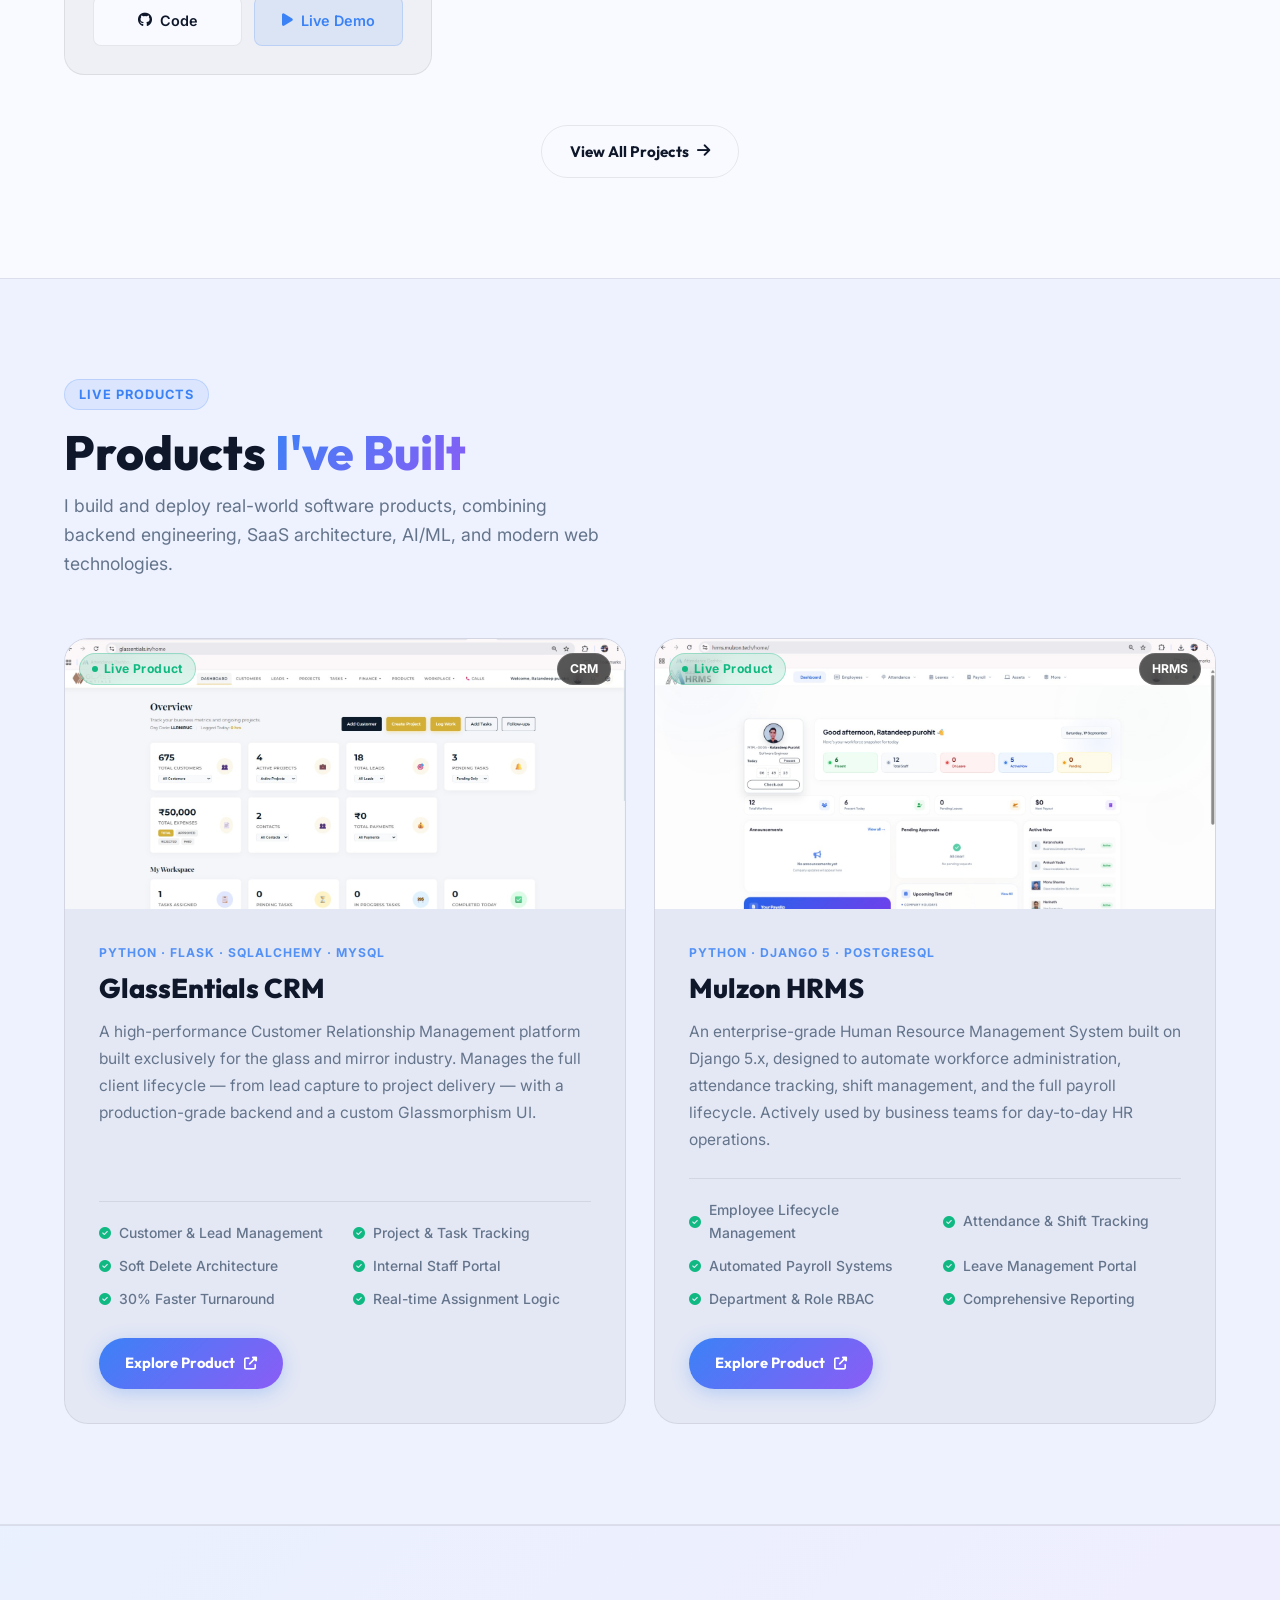
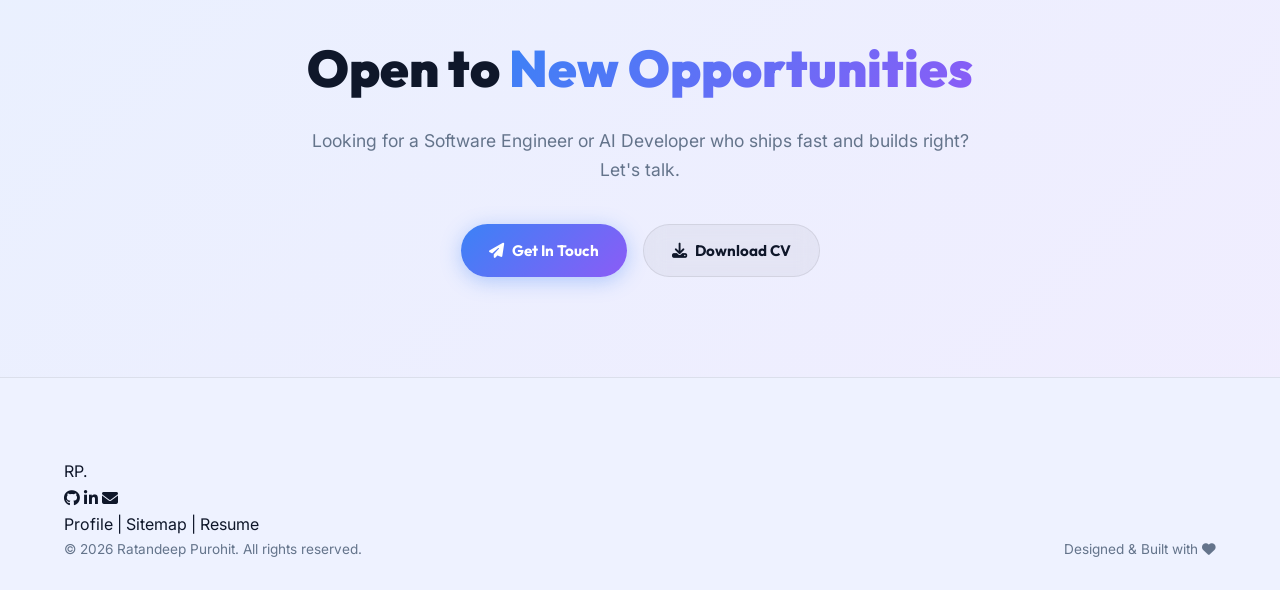
==== commit 547bc762: "add profile page" ====
--- a/index.html
+++ b/index.html
@@ -1,122 +1,90 @@
 <!DOCTYPE html>
 <html lang="en">
-
 <head>
     <meta charset="UTF-8">
     <meta name="viewport" content="width=device-width, initial-scale=1.0">
     <meta http-equiv="X-UA-Compatible" content="ie=edge">
-
-    <!-- Primary SEO -->
-    <title>Ratandeep Purohit | Software Engineer & AI Developer</title>
-    <meta name="title" content="Ratandeep Purohit | Software Engineer & AI Developer">
-    <meta name="description"
-        content="Portfolio of Ratandeep Purohit — Software Engineer & AI Developer specializing in Python, FastAPI, Django, React, Machine Learning and scalable backend systems.">
-    <meta name="keywords"
-        content="Ratandeep Purohit, Software Engineer, AI Developer, Python Developer, Machine Learning, React, FastAPI, Django, Ahmedabad">
+    
+    <title>Ratandeep Purohit | Indian Computer Scientist, Software Engineer & AI/ML Developer</title>
+    <meta name="title" content="Ratandeep Purohit | Indian Computer Scientist, Software Engineer & AI/ML Developer">
+    <meta name="description" content="Ratandeep Purohit is an Indian Computer Scientist, Software Engineer, and AI/ML Developer specializing in Python, FastAPI, Django, React, and scalable AI systems.">
+    <meta name="keywords" content="Ratandeep Purohit, Software Engineer, AI Developer, Python, Machine Learning, React, FastAPI, Django">
     <meta name="author" content="Ratandeep Purohit">
     <link rel="canonical" href="https://ratandeep-purohit.github.io/Portfolio/">
 
-    <!-- Open Graph -->
+    <!-- Open Graph / Facebook -->
     <meta property="og:type" content="website">
     <meta property="og:url" content="https://ratandeep-purohit.github.io/Portfolio/">
-    <meta property="og:title" content="Ratandeep Purohit | Software Engineer & AI Developer">
-    <meta property="og:description"
-        content="Portfolio of Ratandeep Purohit — Software Engineer & AI Developer specializing in Python, FastAPI, Django, React, and Machine Learning.">
-    <meta property="og:image" content="https://ratandeep-purohit.github.io/Portfolio/photos/pic.jpg">
+    <meta property="og:title" content="Ratandeep Purohit | Indian Computer Scientist, Software Engineer & AI/ML Developer">
+    <meta property="og:description" content="Ratandeep Purohit is an Indian Computer Scientist, Software Engineer, and AI/ML Developer specializing in Python, FastAPI, Django, React, and scalable AI systems.">
+    <meta property="og:image" content="https://ratandeep-purohit.github.io/Portfolio/burnout-x.png">
 
     <!-- Twitter -->
-    <meta name="twitter:card" content="summary_large_image">
-    <meta name="twitter:url" content="https://ratandeep-purohit.github.io/Portfolio/">
-    <meta name="twitter:title" content="Ratandeep Purohit | Software Engineer & AI Developer">
-    <meta name="twitter:description" content="Portfolio of Ratandeep Purohit — AI Developer & Software Engineer.">
-    <meta name="twitter:image" content="https://ratandeep-purohit.github.io/Portfolio/photos/pic.jpg">
-
-    <!-- JSON-LD Structured Data -->
-    <script type="application/ld+json">
-    {
-      "@context": "https://schema.org/",
-      "@type": "Person",
-      "name": "Ratandeep Purohit",
-      "url": "https://ratandeep-purohit.github.io/Portfolio/",
-      "image": "https://ratandeep-purohit.github.io/Portfolio/photos/pic.jpg",
-      "sameAs": [
-        "https://github.com/Ratandeep-purohit",
-        "https://www.linkedin.com/in/ratandeep-purohit-ab0309304/"
-      ],
-      "jobTitle": "Senior Software Engineer",
-      "worksFor": {
-        "@type": "Organization",
-        "name": "Glassentials"
-      },
-      "description": "Software Engineer & AI Developer specializing in Python, FastAPI, Django, React, and Machine Learning.",
-      "knowsAbout": ["Python", "FastAPI", "React", "Machine Learning", "System Design", "AWS", "Backend Development"]
-    }
-    </script>
-
-    <!-- Fonts -->
+    <meta property="twitter:card" content="summary_large_image">
+    <meta property="twitter:url" content="https://ratandeep-purohit.github.io/Portfolio/">
+    <meta property="twitter:title" content="Ratandeep Purohit | Indian Computer Scientist, Software Engineer & AI/ML Developer">
+    <meta property="twitter:description" content="Ratandeep Purohit is an Indian Computer Scientist, Software Engineer, and AI/ML Developer specializing in Python, FastAPI, Django, React, and scalable AI systems.">
+    <meta property="twitter:image" content="https://ratandeep-purohit.github.io/Portfolio/burnout-x.png">
+
+    <!-- Fonts & Icons -->
     <link rel="preconnect" href="https://fonts.googleapis.com">
     <link rel="preconnect" href="https://fonts.gstatic.com" crossorigin>
-    <link
-        href="https://fonts.googleapis.com/css2?family=Inter:wght@300;400;500;600;700&family=Outfit:wght@300;400;600;700;800;900&display=swap"
-        rel="stylesheet">
-
-    <!-- Font Awesome (async load for performance) -->
-    <link rel="stylesheet" href="https://cdnjs.cloudflare.com/ajax/libs/font-awesome/6.4.0/css/all.min.css"
-        media="print" onload="this.media='all'">
-    <noscript>
-        <link rel="stylesheet" href="https://cdnjs.cloudflare.com/ajax/libs/font-awesome/6.4.0/css/all.min.css">
-    </noscript>
-
-    <!-- Stylesheet -->
-    <link rel="stylesheet" href="style.css?v=4.1">
-
-    <!-- Schema Markup -->
+    <link href="https://fonts.googleapis.com/css2?family=Inter:wght@300;400;500;600;700&family=Outfit:wght@300;400;600;700;800&display=swap" rel="stylesheet">
+    <link rel="stylesheet" href="https://cdnjs.cloudflare.com/ajax/libs/font-awesome/6.4.0/css/all.min.css" media="print" onload="this.media='all'">
+
+    <!-- Main Stylesheet -->
+    <link rel="stylesheet" href="style.css?v=3.0">
+    
     <script type="application/ld+json">
-    {
-      "@context": "https://schema.org",
-      "@type": "Person",
-      "name": "Ratandeep Purohit",
-      "jobTitle": "Software Engineer & AI Developer",
-      "url": "https://ratandeep-purohit.github.io/Portfolio/",
-      "email": "Rajatpurohit183@gmail.com",
-      "image": "https://ratandeep-purohit.github.io/Portfolio/photos/pic.jpg",
-      "sameAs": [
-        "https://www.linkedin.com/in/ratandeep-purohit-ab0309304/",
-        "https://github.com/Ratandeep-purohit"
-      ],
-      "knowsAbout": ["Python","FastAPI","Django","Flask","React","Machine Learning","Deep Learning","NLP","LangChain","Docker","AWS"],
-      "alumniOf": {"@type":"CollegeOrUniversity","name":"Silver Oak University"}
-    }
-    </script>
+{
+  "@context": "https://schema.org/",
+  "@type": "Person",
+  "name": "Ratandeep Purohit",
+  "url": "https://ratandeep-purohit.github.io/Portfolio/",
+  "image": "https://ratandeep-purohit.github.io/Portfolio/photos/pic.jpg",
+  "sameAs": [
+    "https://github.com/Ratandeep-purohit",
+    "https://www.linkedin.com/in/ratandeep-purohit-ab0309304/"
+  ],
+  "jobTitle": "Software Engineer & AI/ML Developer",
+  "description": "Indian Computer Scientist, Software Engineer, and AI/ML Developer specializing in production-grade AI systems, scalable backend architectures, and intelligent software products.",
+  "alumniOf": {
+    "@type": "CollegeOrUniversity",
+    "name": "Silver Oak University"
+  },
+  "knowsAbout": [
+    "Python", "FastAPI", "Django", "Flask", "Machine Learning", "Deep Learning", "Generative AI", "NLP", "React"
+  ]
+}
+</script>
 </head>
-
-<body class="dark-theme">
-
-    <!-- Theme Toggle -->
+<body>
     <button class="theme-toggle" id="theme-toggle" aria-label="Toggle Dark/Light Mode">
         <i class="fas fa-moon"></i>
     </button>
 
-    <!-- ═══════════════════════ HEADER / NAV ═══════════════════════ -->
-    <header class="header" id="header">
+    <header class="header">
         <nav class="navbar container">
-            <a href="index.html" class="logo" aria-label="Home">RP<span class="dot">.</span></a>
-            <ul class="nav-links" id="navLinks">
-                <li><a href="index.html" class="active">Home</a></li>
-                <li><a href="about.html">About</a></li>
-                <li><a href="skills.html">Skills</a></li>
-                <li><a href="projects.html">Projects</a></li>
-                <li><a href="experience.html">Education & Experience</a></li>
-                <li><a href="achievements.html">Achievements and Certificates</a></li>
-                <li><a href="contact.html" class="nav-cta">Hire Me</a></li>
+            <a href="index.html" class="logo" aria-label="Ratandeep Purohit Logo">RP<span class="dot">.</span></a>
+            <ul class="nav-links">
+                <li><a href="index.html" data-page="home">Home</a></li>
+                <li><a href="about-ratandeep.html" data-page="about-ratandeep">Profile</a></li>
+                <li><a href="about.html" data-page="about">About</a></li>
+                <li><a href="skills.html" data-page="skills">Skills</a></li>
+                <li><a href="projects.html" data-page="projects">Projects</a></li>
+                <li><a href="experience.html" data-page="experience">Experience</a></li>
+                <li><a href="achievements.html" data-page="achievements">Achievements</a></li>
+                <li><a href="contact.html" class="btn-contact" data-page="contact">Hire Me</a></li>
             </ul>
-            <button class="hamburger" id="hamburger" aria-label="Toggle menu">
-                <span></span><span></span><span></span>
-            </button>
+            <div class="hamburger" aria-label="Toggle Menu">
+                <span class="bar"></span>
+                <span class="bar"></span>
+                <span class="bar"></span>
+            </div>
         </nav>
     </header>
-
     <main>
+
         <!-- ═══════════════════════ HERO SECTION ═══════════════════════ -->
         <section id="home" class="hero" aria-label="Hero Section">
 
@@ -143,8 +111,9 @@
                         <span class="cursor-blink">|</span>
                     </div>
                     <p class="hero-tagline">
-                        Specializing in <strong>high-performance systems</strong>, <strong>intelligent AI automation</strong>, 
-                        and <strong>scalable full-stack architectures</strong>. I bridge the gap between complex 
+                        Specializing in <strong>high-performance systems</strong>, <strong>intelligent AI
+                            automation</strong>,
+                        and <strong>scalable full-stack architectures</strong>. I bridge the gap between complex
                         backend engineering and premium digital experiences.
                     </p>
 
@@ -281,14 +250,29 @@
                     <!-- LEFT: Detailed Bio Text -->
                     <div class="about-text">
                         <span class="section-badge">Who is Ratandeep?</span>
-                        <h2 class="section-title">Engineering <span class="gradient-text">Intelligent</span> <br>Digital Solutions</h2>
+                        <h2 class="section-title">Engineering <span class="gradient-text">Intelligent</span> <br>Digital
+                            Solutions</h2>
                         
                         <div class="bio-content">
-                            <p><strong>Ratandeep Purohit</strong> is a Software Engineer, AI Developer, and Full-Stack Technology Enthusiast from India, passionate about building scalable backend systems, intelligent AI-powered applications, and modern digital experiences. He specializes in <strong>Python, FastAPI, Django, Flask, Machine Learning, Generative AI, NLP,</strong> and cloud-ready architectures, with a strong focus on production-grade software engineering and real-world problem solving.</p>
-                            
-                            <p>Currently pursuing a <strong>Master of Computer Applications (MCA)</strong> at Silver Oak University, Ratandeep is known for working on advanced projects involving AI agents, multi-agent systems, intelligent automation, vector databases, enterprise platforms, and modern web technologies. His technical interests include Artificial Intelligence, Cognitive Computing, Federated Learning, System Design, Cloud Infrastructure, and scalable application development.</p>
-                            
-                            <p>Beyond academics, he actively builds real-world applications, explores emerging technologies, participates in hackathons, and continuously experiments with futuristic software systems. His work combines backend engineering, AI integration, modern UI/UX development, and scalable architecture to create impactful digital solutions.</p>
+                            <p><strong>Ratandeep Purohit</strong> is a Software Engineer, Computer Scientist and AI/ML
+                                Engineer from India, focused on building production-grade AI systems, scalable backend
+                                architectures, and intelligent software products. His work spans Python, FastAPI,
+                                Django, Flask, Machine Learning, Deep Learning, Generative AI, NLP, React, and
+                                cloud-ready architectures, with an emphasis on turning complex technical ideas into
+                                deployable real-world applications.</p>
+
+                            <p>Currently pursuing a <strong>Master of Computer Applications (MCA)</strong> at Silver Oak
+                                University, Ratandeep works on projects involving AI agents, multi-agent systems,
+                                intelligent automation, enterprise SaaS platforms, cybersecurity, voice-cloning
+                                detection, search systems, and modern full-stack applications. His technical interests
+                                include Artificial Intelligence, Machine Learning, Deep Learning, System Design, Cloud
+                                Infrastructure, and scalable software architecture.</p>
+
+                            <p>Alongside his academic work, he actively develops and deploys software products,
+                                participates in hackathons, and experiments with emerging AI technologies. His
+                                engineering approach combines backend development, AI/ML integration, full-stack
+                                development, system architecture, and production deployment to build software that moves
+                                beyond prototypes and into working products.</p>
                         </div>
 
                         <div class="about-cta-row">
@@ -355,8 +339,42 @@
                 </div>
                 <div class="projects-grid">
 
-                    <!-- Card 1: BURNOUT-X -->
-                    <article class="project-card project-featured" data-aos="fade-up" data-aos-delay="0">
+                    <!-- ── Featured: AI-Powered Voice Cloning Detection ── -->
+                    <article class="project-card project-featured" data-aos="fade-up" data-aos-delay="0"
+                        id="voice-cloning-detection-project">
+                        <div class="project-img-wrap">
+                            <img src="photos/voice-clone.jpg"
+                                alt="AI-Powered Voice Cloning Detection & Prevention System — audio waveform analysis dashboard by Ratandeep Purohit"
+                                loading="lazy">
+                            <div class="project-category-tag">AI / Cybersecurity</div>
+                        </div>
+                        <div class="project-body">
+                            <h3>AI-Powered Voice Cloning Detection &amp; Prevention System</h3>
+                            <p>A production-deployed system for detecting AI-generated and cloned voices using
+                                <strong>AASIST</strong> (Anti-Spoofing using Integrated Spectro-Temporal graph
+                                attention networks) via PyTorch. Performs deterministic risk scoring, applies
+                                configurable prevention policies, and triggers security alerts. Deployed on Render
+                                (backend) and Vercel (frontend) with Supabase-backed audit logging.</p>
+                            <div class="project-tags">
+                                <span>PyTorch</span><span>AASIST</span><span>FastAPI</span><span>React</span><span>TypeScript</span><span>Supabase</span><span>Hugging Face</span><span>Vercel</span>
+                            </div>
+                            <div class="project-links-row">
+                                <a href="https://github.com/Ratandeep-purohit/AI-Powered-Voice-Cloning-Detection-System"
+                                    target="_blank" rel="noopener noreferrer" class="proj-link-btn"
+                                    aria-label="View AI-Powered Voice Cloning Detection System source code on GitHub">
+                                    <i class="fab fa-github"></i> Source Code
+                                </a>
+                                <a href="https://ai-powered-voice-cloning-detection.vercel.app" target="_blank"
+                                    rel="noopener noreferrer" class="proj-link-btn proj-link-secondary"
+                                    aria-label="Open AI-Powered Voice Cloning Detection live demo">
+                                    <i class="fas fa-external-link-alt"></i> Live Demo
+                                </a>
+                            </div>
+                        </div>
+                    </article>
+
+                    <!-- Card: BURNOUT-X -->
+                    <article class="project-card" data-aos="fade-up" data-aos-delay="0">
                         <div class="project-img-wrap">
                             <img src="photos/burnout-x.png" alt="BURNOUT-X AI Burnout Prediction Dashboard"
                                 loading="lazy">
@@ -382,7 +400,7 @@
                         </div>
                     </article>
 
-                    <!-- Card 2: Seekora -->
+                    <!-- Card: Seekora -->
                     <article class="project-card" data-aos="fade-up" data-aos-delay="100">
                         <div class="project-img-wrap">
                             <img src="https://images.unsplash.com/photo-1550439062-609e1531270e?q=80&w=800&auto=format&fit=crop"
@@ -404,7 +422,7 @@
                         </div>
                     </article>
 
-                    <!-- Card 3: SentinelLite -->
+                    <!-- Card: SentinelLite -->
                     <article class="project-card" data-aos="fade-up" data-aos-delay="200">
                         <div class="project-img-wrap">
                             <img src="https://images.unsplash.com/photo-1550751827-4bd374c3f58b?q=80&w=800&auto=format&fit=crop"
@@ -426,7 +444,7 @@
                         </div>
                     </article>
 
-                    <!-- Card 4: Multi-Agent SalesOps Arena -->
+                    <!-- Card: Multi-Agent SalesOps Arena -->
                     <article class="project-card" data-aos="fade-up" data-aos-delay="300">
                         <div class="project-img-wrap">
                             <img src="https://images.unsplash.com/photo-1620712943543-bcc4688e7485?q=80&w=800&auto=format&fit=crop"
@@ -456,6 +474,95 @@
                     <a href="projects.html" class="btn btn-outline">
                         View All Projects <i class="fas fa-arrow-right"></i>
                     </a>
+                </div>
+            </div>
+        </section>
+
+
+        
+        <!-- ═══════════════════════ PRODUCTS SECTION ═══════════════════════ -->
+        <section id="products" class="section products-section"
+            aria-label="Software Products Built by Ratandeep Purohit">
+            <div class="container">
+                <div class="section-header" data-aos="fade-up">
+                    <span class="section-badge">Live Products</span>
+                    <h2 class="section-title">Products <span class="gradient-text">I've Built</span></h2>
+                    <p class="section-subtitle">I build and deploy real-world software products, combining backend
+                        engineering, SaaS architecture, AI/ML, and modern web technologies.</p>
+                </div>
+
+                <div class="products-grid">
+
+                    <!-- ── Product 1: GlassEntials CRM ── -->
+                    <article class="product-card" data-aos="fade-up" data-aos-delay="0">
+                        <div class="product-screenshot-wrap">
+                            <img src="photos/CRM.jpeg"
+                                alt="GlassEntials CRM dashboard — glass industry business management software built by Ratandeep Purohit"
+                                loading="lazy">
+                            <div class="product-live-badge">
+                                <span class="product-live-dot"></span>
+                                Live Product
+                            </div>
+                            <div class="product-overlay-tag">CRM</div>
+                        </div>
+                        <div class="product-body">
+                            <span class="product-type-tag">Python · Flask · SQLAlchemy · MySQL</span>
+                            <h3>GlassEntials CRM</h3>
+                            <p>A high-performance Customer Relationship Management platform built exclusively for the
+                                glass and mirror industry. Manages the full client lifecycle — from lead capture to
+                                project delivery — with a production-grade backend and a custom Glassmorphism UI.</p>
+                            <ul class="product-features" aria-label="GlassEntials CRM key capabilities">
+                                <li><i class="fas fa-circle-check"></i> Customer &amp; Lead Management</li>
+                                <li><i class="fas fa-circle-check"></i> Project &amp; Task Tracking</li>
+                                <li><i class="fas fa-circle-check"></i> Soft Delete Architecture</li>
+                                <li><i class="fas fa-circle-check"></i> Internal Staff Portal</li>
+                                <li><i class="fas fa-circle-check"></i> 30% Faster Turnaround</li>
+                                <li><i class="fas fa-circle-check"></i> Real-time Assignment Logic</li>
+                            </ul>
+                            <div class="product-cta">
+                                <a href="https://glassentials.in" target="_blank" rel="noopener noreferrer"
+                                    class="btn-product" aria-label="Explore GlassEntials CRM live application">
+                                    Explore Product <i class="fas fa-external-link-alt"></i>
+                                </a>
+                            </div>
+                        </div>
+                    </article>
+
+                    <!-- ── Product 2: Mulzon HRMS ── -->
+                    <article class="product-card" data-aos="fade-up" data-aos-delay="120">
+                        <div class="product-screenshot-wrap">
+                            <img src="photos/HRMS.jpeg"
+                                alt="Mulzon HRMS dashboard — enterprise human resource management platform built by Ratandeep Purohit"
+                                loading="lazy">
+                            <div class="product-live-badge">
+                                <span class="product-live-dot"></span>
+                                Live Product
+                            </div>
+                            <div class="product-overlay-tag">HRMS</div>
+                        </div>
+                        <div class="product-body">
+                            <span class="product-type-tag">Python · Django 5 · PostgreSQL</span>
+                            <h3>Mulzon HRMS</h3>
+                            <p>An enterprise-grade Human Resource Management System built on Django 5.x, designed to
+                                automate workforce administration, attendance tracking, shift management, and the full
+                                payroll lifecycle. Actively used by business teams for day-to-day HR operations.</p>
+                            <ul class="product-features" aria-label="Mulzon HRMS key capabilities">
+                                <li><i class="fas fa-circle-check"></i> Employee Lifecycle Management</li>
+                                <li><i class="fas fa-circle-check"></i> Attendance &amp; Shift Tracking</li>
+                                <li><i class="fas fa-circle-check"></i> Automated Payroll Systems</li>
+                                <li><i class="fas fa-circle-check"></i> Leave Management Portal</li>
+                                <li><i class="fas fa-circle-check"></i> Department &amp; Role RBAC</li>
+                                <li><i class="fas fa-circle-check"></i> Comprehensive Reporting</li>
+                            </ul>
+                            <div class="product-cta">
+                                <a href="https://hrms.mulzon.tech" target="_blank" rel="noopener noreferrer"
+                                    class="btn-product" aria-label="Explore Mulzon HRMS live application">
+                                    Explore Product <i class="fas fa-external-link-alt"></i>
+                                </a>
+                            </div>
+                        </div>
+                    </article>
+
                 </div>
             </div>
         </section>
@@ -477,49 +584,27 @@
             </div>
         </section>
 
+    
     </main>
-
-    <!-- ═══════════════════════ FOOTER ═══════════════════════ -->
-    <footer class="footer" aria-label="Site Footer">
+    <footer class="footer">
         <div class="container">
-            <div class="footer-top">
-                <div class="footer-brand">
-                    <div class="logo">RP<span class="dot">.</span></div>
-                    <p>Software Engineer & AI Developer<br>based in Ahmedabad, India.</p>
-                </div>
-                <div class="footer-nav-col">
-                    <h4>Pages</h4>
-                    <ul>
-                        <li><a href="about.html">About</a></li>
-                        <li><a href="skills.html">Skills</a></li>
-                        <li><a href="projects.html">Projects</a></li>
-                        <li><a href="experience.html">Experience</a></li>
-                        <li><a href="achievements.html">Achievements and Certificates</a></li>
-                    </ul>
-                </div>
-                <div class="footer-nav-col">
-                    <h4>Contact</h4>
-                    <ul>
-                        <li><a href="mailto:Rajatpurohit183@gmail.com"><i class="fas fa-envelope"></i> Email</a></li>
-                        <li><a href="https://github.com/Ratandeep-purohit" target="_blank"><i class="fab fa-github"></i>
-                                GitHub</a></li>
-                        <li><a href="https://www.linkedin.com/in/ratandeep-purohit-ab0309304/" target="_blank"><i
-                                    class="fab fa-linkedin-in"></i> LinkedIn</a></li>
-                        <li><a href="resume.pdf" download><i class="fas fa-file-pdf"></i> Resume</a></li>
-                    </ul>
+            <div class="footer-content">
+                <div class="footer-logo">RP<span class="dot">.</span></div>
+                <div class="footer-socials">
+                    <a href="https://github.com/Ratandeep-purohit" target="_blank" aria-label="GitHub"><i class="fab fa-github"></i></a>
+                    <a href="https://www.linkedin.com/in/ratandeep-purohit-ab0309304/" target="_blank" aria-label="LinkedIn"><i class="fab fa-linkedin-in"></i></a>
+                    <a href="mailto:Rajatpurohit183@gmail.com" aria-label="Email"><i class="fas fa-envelope"></i></a>
+                </div>
+                <div class="footer-links">
+                    <a href="about-ratandeep.html">Profile</a> | <a href="sitemap.xml">Sitemap</a> | <a href="resume.pdf" target="_blank">Resume</a>
                 </div>
             </div>
             <div class="footer-bottom">
                 <p>&copy; <span id="current-year"></span> Ratandeep Purohit. All rights reserved.</p>
-                <div class="footer-bottom-links">
-                    <a href="sitemap.xml">Sitemap</a>
-                    <a href="contact.html">Hire Me</a>
-                </div>
+                <p>Designed & Built with <i class="fas fa-heart highlight-text"></i></p>
             </div>
         </div>
     </footer>
-
-    <script src="script.js?v=4.0" defer></script>
+    <script src="script.js" defer></script>
 </body>
-
 </html>
--- a/style.css
+++ b/style.css
@@ -260,6 +260,165 @@
 .code-body .comment { color: #8b949e; font-style: italic; }
 
 /* =====================================================
+   PRODUCTS SECTION
+===================================================== */
+.products-section { background: var(--bg2); border-top: 1px solid var(--border); border-bottom: 1px solid var(--border); }
+.products-grid { display: grid; grid-template-columns: 1fr 1fr; gap: 28px; }
+
+.product-card {
+    background: var(--surface);
+    border: 1px solid var(--border);
+    border-radius: 24px;
+    overflow: hidden;
+    display: flex;
+    flex-direction: column;
+    transition: transform 0.4s var(--ease), border-color 0.4s var(--ease), box-shadow 0.4s var(--ease);
+}
+.product-card:hover {
+    transform: translateY(-8px);
+    border-color: rgba(59,130,246,0.35);
+    box-shadow: 0 28px 60px rgba(0,0,0,0.4), 0 0 0 1px rgba(59,130,246,0.12);
+}
+
+/* Screenshot */
+.product-screenshot-wrap {
+    position: relative;
+    overflow: hidden;
+    height: 270px;
+    background: var(--bg);
+    flex-shrink: 0;
+}
+.product-screenshot-wrap img {
+    width: 100%;
+    height: 100%;
+    object-fit: cover;
+    object-position: top left;
+    transition: transform 0.6s var(--ease);
+    display: block;
+}
+.product-card:hover .product-screenshot-wrap img { transform: scale(1.04); }
+
+/* Live badge (top-left) */
+.product-live-badge {
+    position: absolute;
+    top: 14px;
+    left: 14px;
+    display: inline-flex;
+    align-items: center;
+    gap: 6px;
+    padding: 5px 12px;
+    border-radius: 30px;
+    background: rgba(16,185,129,0.14);
+    border: 1px solid rgba(16,185,129,0.3);
+    color: var(--green);
+    font-size: 0.76rem;
+    font-weight: 700;
+    letter-spacing: 0.4px;
+    backdrop-filter: blur(10px);
+}
+.product-live-dot {
+    width: 6px;
+    height: 6px;
+    border-radius: 50%;
+    background: var(--green);
+    animation: pulse 2s infinite;
+}
+
+/* Category tag (top-right) */
+.product-overlay-tag {
+    position: absolute;
+    top: 14px;
+    right: 14px;
+    padding: 5px 12px;
+    border-radius: 20px;
+    background: rgba(0,0,0,0.65);
+    backdrop-filter: blur(8px);
+    color: #fff;
+    font-size: 0.76rem;
+    font-weight: 700;
+    border: 1px solid rgba(255,255,255,0.12);
+}
+
+/* Body */
+.product-body {
+    padding: 34px;
+    display: flex;
+    flex-direction: column;
+    flex: 1;
+}
+.product-type-tag {
+    font-size: 0.76rem;
+    font-weight: 700;
+    text-transform: uppercase;
+    letter-spacing: 1px;
+    color: var(--blue);
+    margin-bottom: 10px;
+    opacity: 0.85;
+}
+.product-body h3 {
+    font-family: var(--font-h);
+    font-size: 1.7rem;
+    font-weight: 800;
+    margin-bottom: 14px;
+    line-height: 1.15;
+}
+.product-body > p {
+    color: var(--muted);
+    font-size: 0.97rem;
+    line-height: 1.75;
+    margin-bottom: 24px;
+    flex-grow: 1;
+}
+
+/* Feature list */
+.product-features {
+    list-style: none;
+    padding: 0;
+    margin: 0 0 28px 0;
+    display: grid;
+    grid-template-columns: 1fr 1fr;
+    gap: 10px 16px;
+    border-top: 1px solid var(--border);
+    padding-top: 20px;
+}
+.product-features li {
+    display: flex;
+    align-items: center;
+    gap: 8px;
+    color: var(--muted);
+    font-size: 0.87rem;
+    font-weight: 500;
+}
+.product-features li i {
+    color: var(--green);
+    font-size: 0.75rem;
+    flex-shrink: 0;
+}
+
+/* CTA button */
+.product-cta { margin-top: auto; }
+.btn-product {
+    display: inline-flex;
+    align-items: center;
+    gap: 9px;
+    padding: 13px 26px;
+    border-radius: 50px;
+    font-family: var(--font-h);
+    font-weight: 700;
+    font-size: 0.92rem;
+    background: var(--grad);
+    color: #fff;
+    transition: all 0.3s var(--ease);
+    box-shadow: 0 4px 18px rgba(59,130,246,0.28);
+    border: none;
+}
+.btn-product:hover {
+    transform: translateY(-2px);
+    box-shadow: 0 8px 30px rgba(59,130,246,0.48);
+}
+.btn-product i { font-size: 0.82rem; }
+
+/* =====================================================
    CTA BANNER
 ===================================================== */
 .cta-banner { padding:100px 0; background:linear-gradient(135deg,rgba(59,130,246,.08),rgba(139,92,246,.08)); border-top:1px solid var(--border); }
@@ -438,12 +597,17 @@
    RESPONSIVE
 ===================================================== */
 @media (max-width:1024px) {
+    .products-grid { grid-template-columns: 1fr; max-width: 680px; margin: 0 auto; }
     .projects-grid { grid-template-columns:1fr 1fr; }
     .project-featured { grid-column:span 2; flex-direction: column; }
     .project-featured .project-img-wrap { width: 100%; height:280px; min-height: unset; }
     .project-featured .project-body { width: 100%; padding: 30px; }
 }
 @media (max-width:768px) {
+    .products-grid { grid-template-columns: 1fr; }
+    .product-screenshot-wrap { height: 220px; }
+    .product-body { padding: 26px; }
+    .product-features { grid-template-columns: 1fr; }
     .hero-container { grid-template-columns:1fr; text-align:center; }
     .hero-name { font-size:3.2rem; }
     .hero-roles { justify-content:center; }
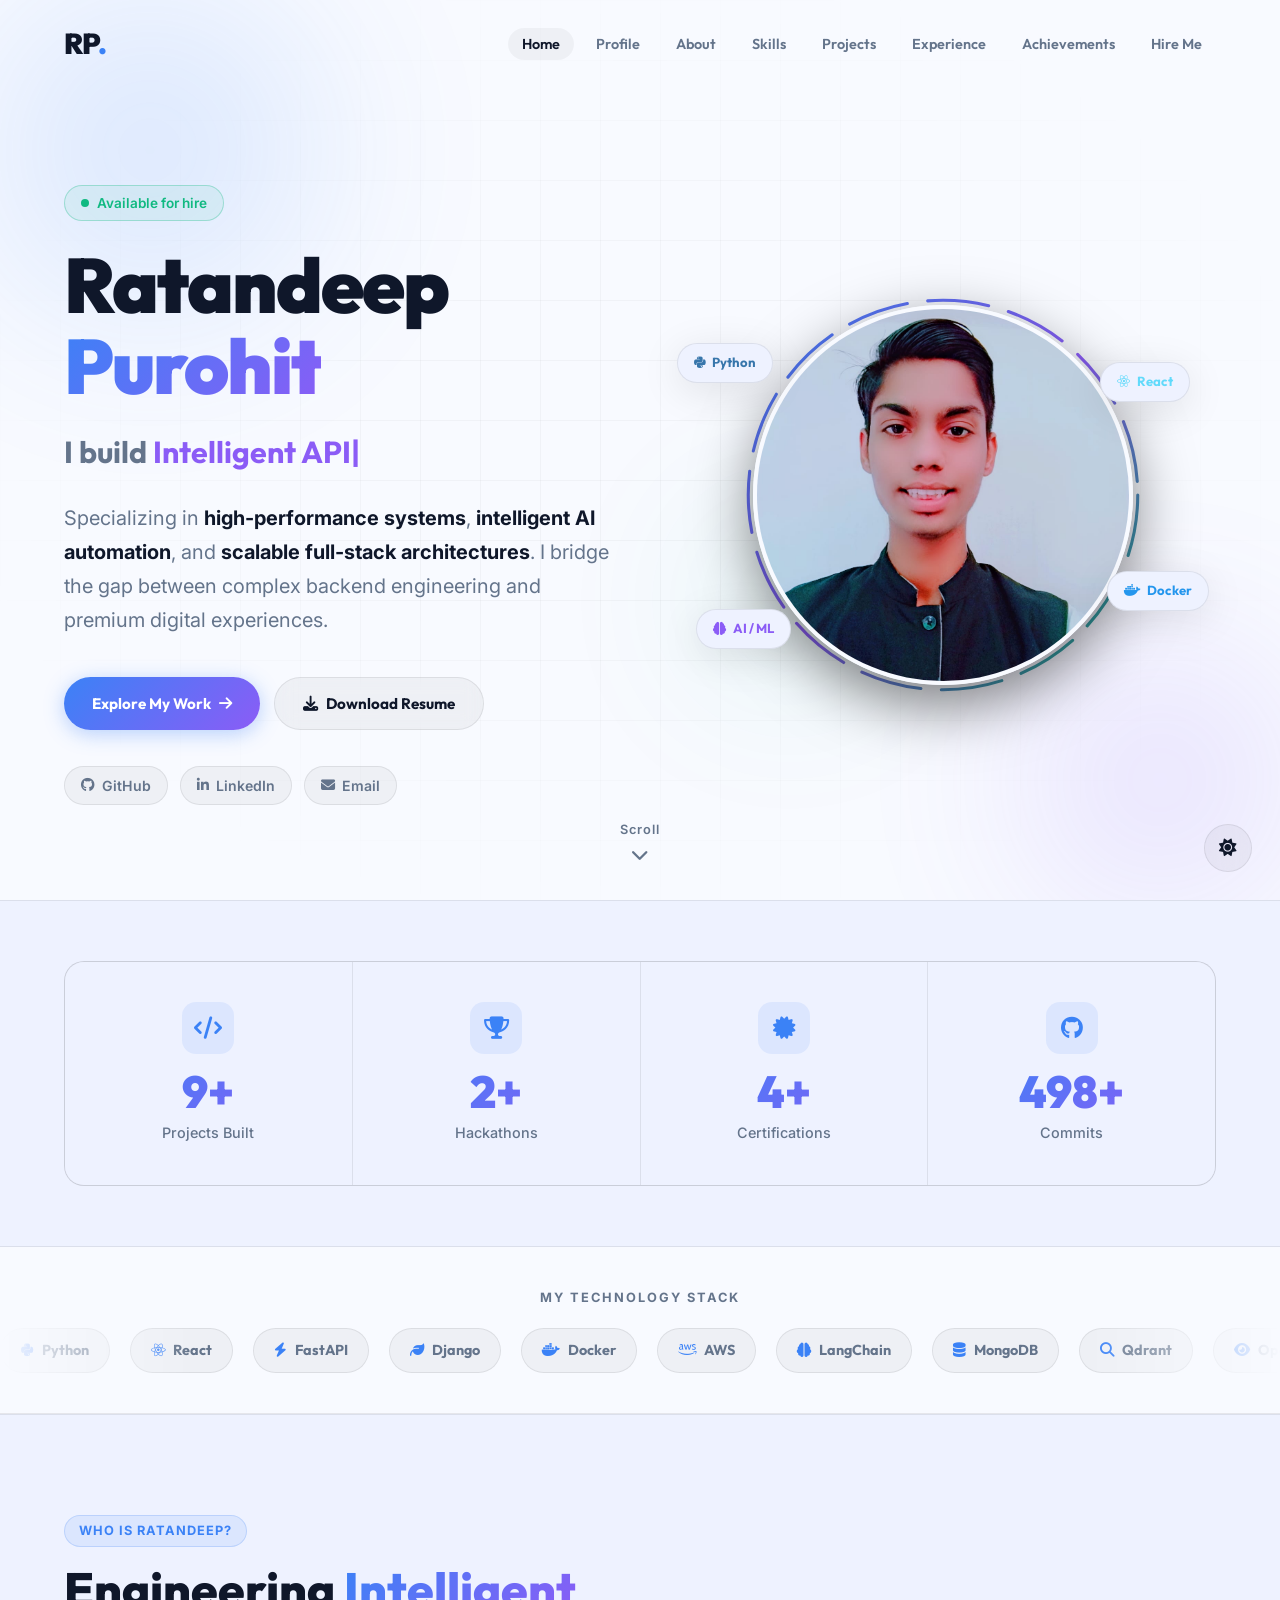
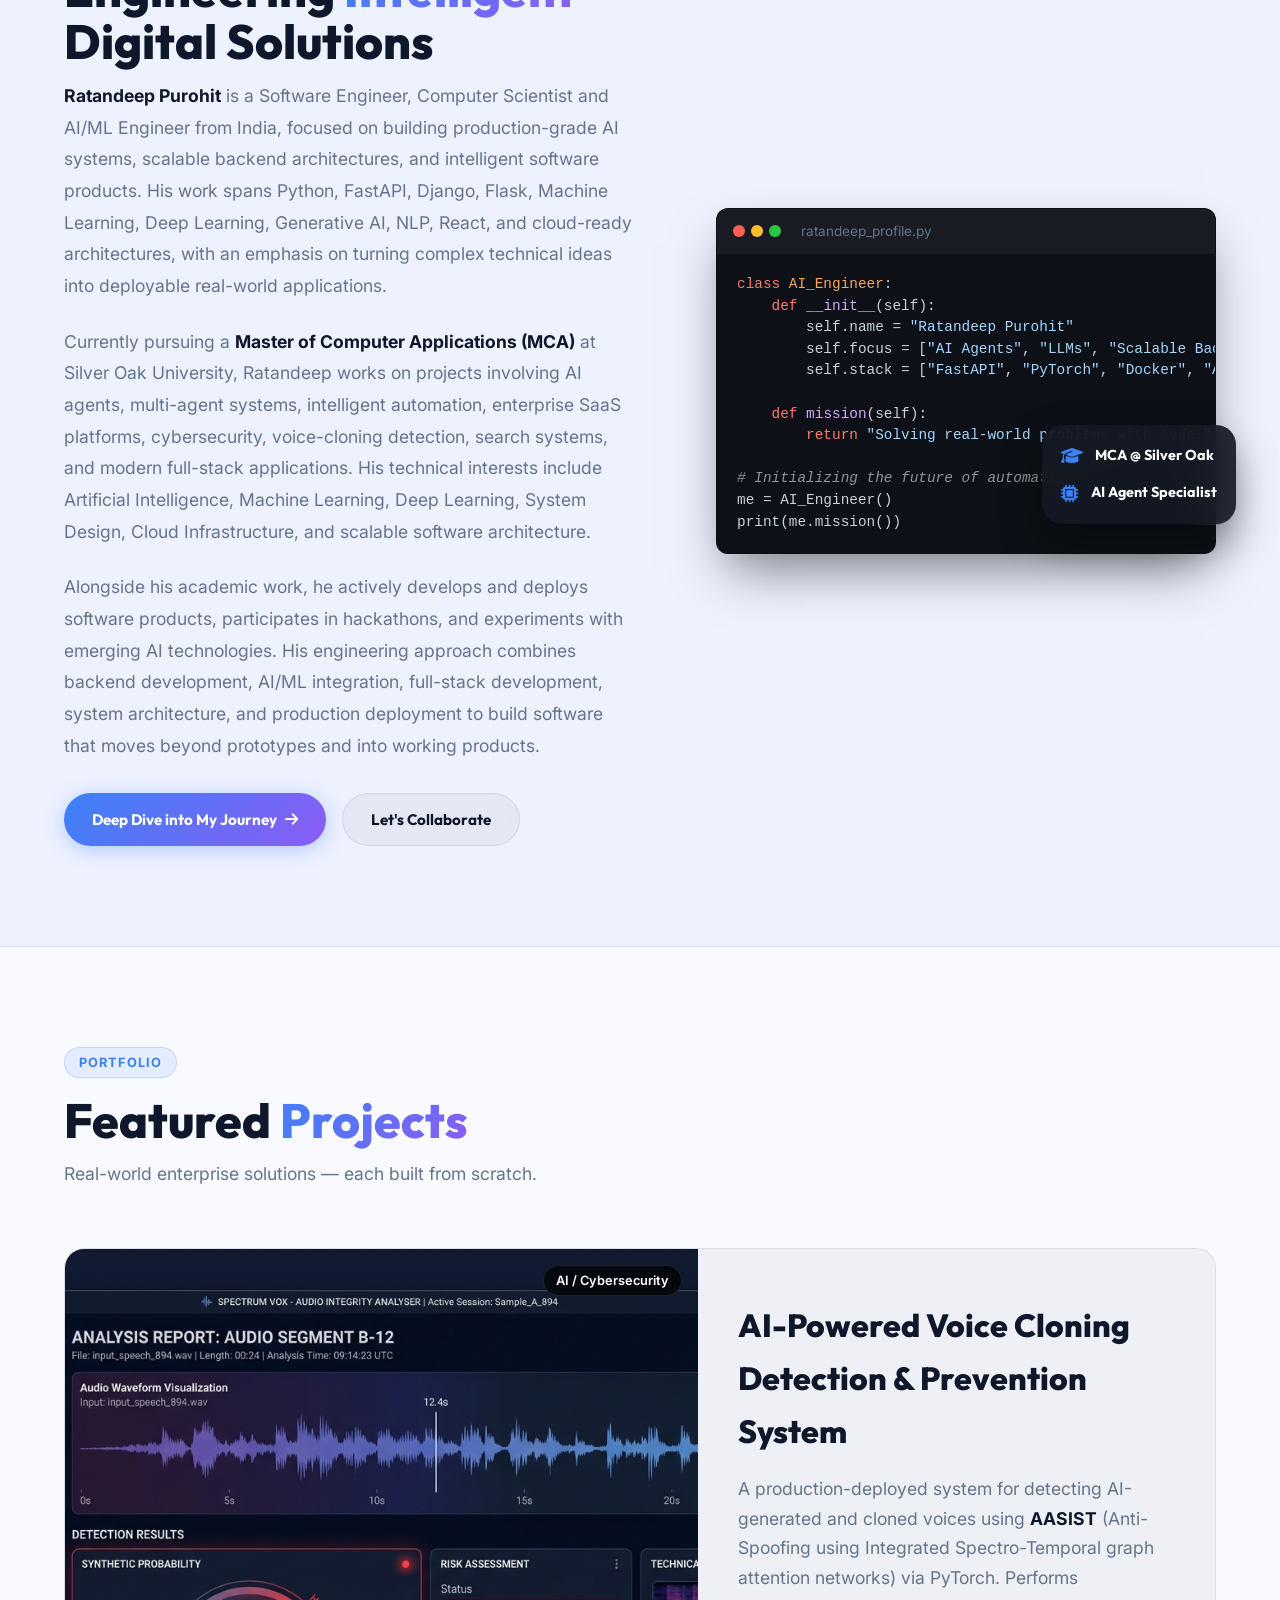
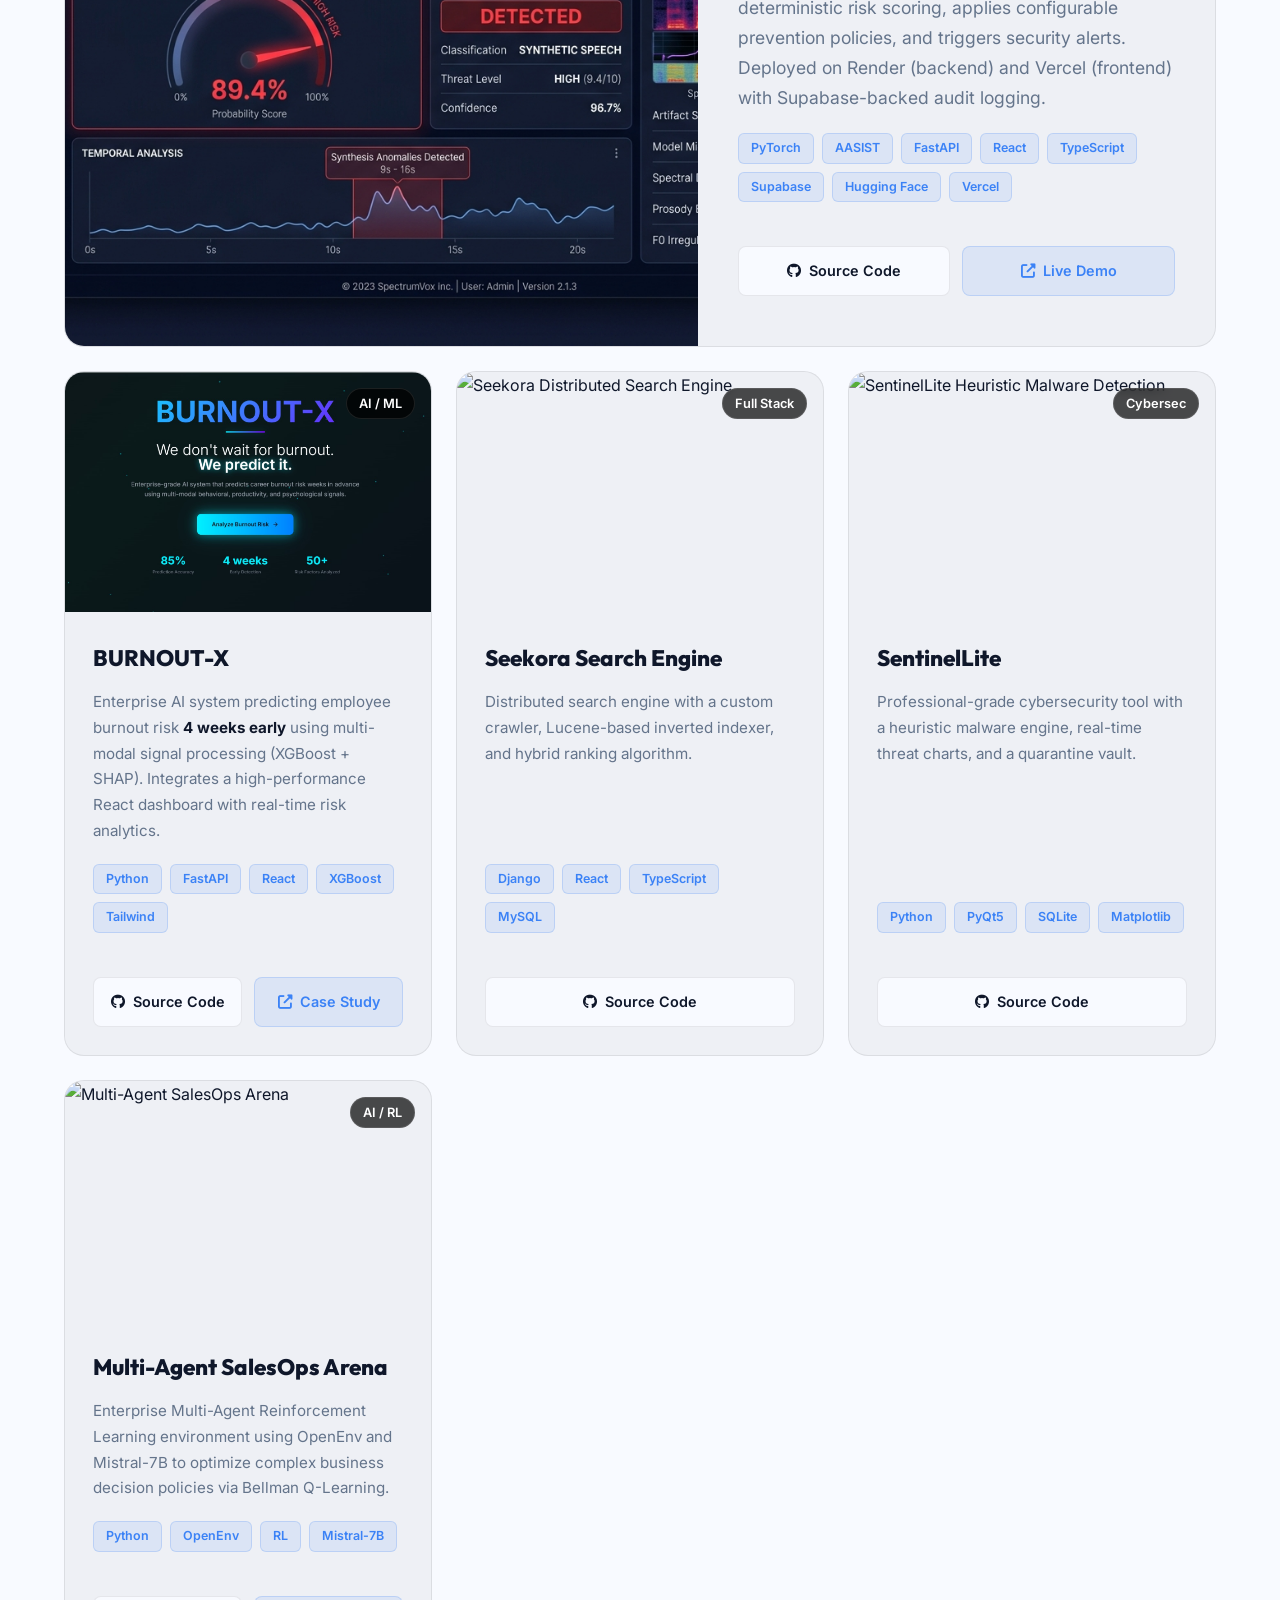
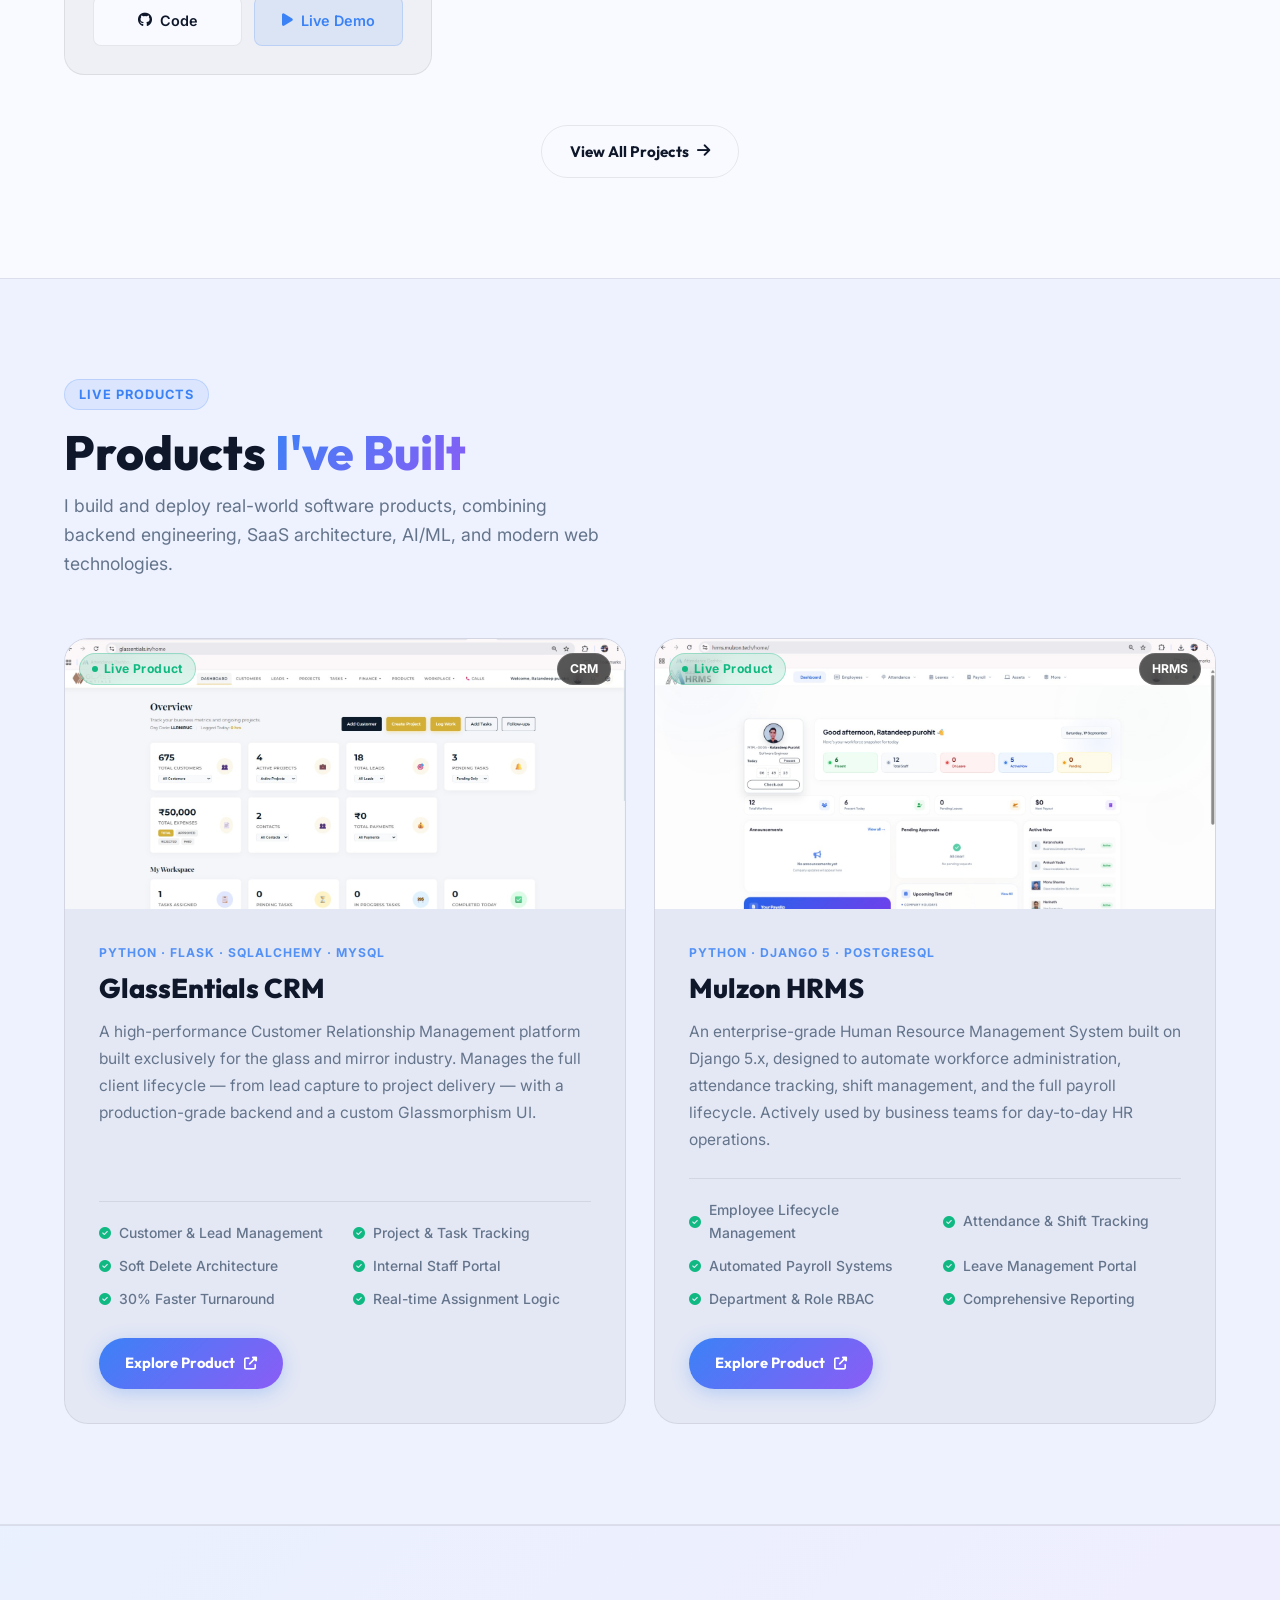
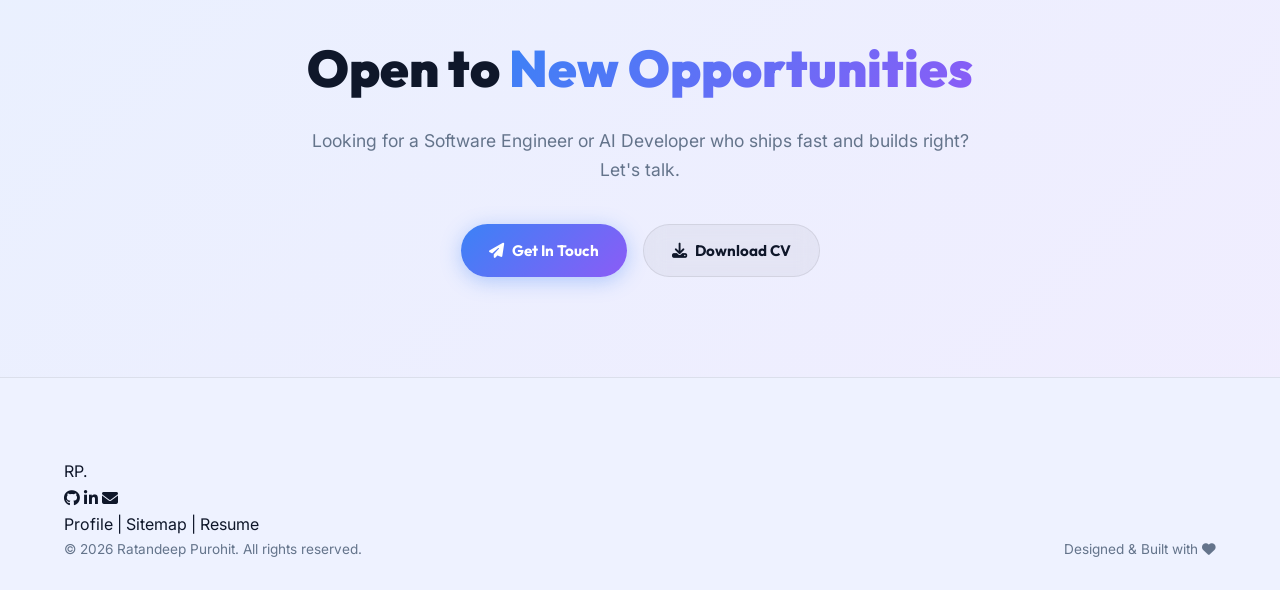
==== commit 99dedd72: "Resume update" ====
--- a/index.html
+++ b/index.html
@@ -123,7 +123,7 @@
                             <span>Explore My Work</span>
                             <i class="fas fa-arrow-right"></i>
                         </a>
-                        <a href="resume.pdf" class="btn btn-ghost" download>
+                        <a href="Ratandeep_CV(2).pdf" class="btn btn-ghost" download>
                             <i class="fas fa-download"></i>
                             <span>Download Resume</span>
                         </a>
